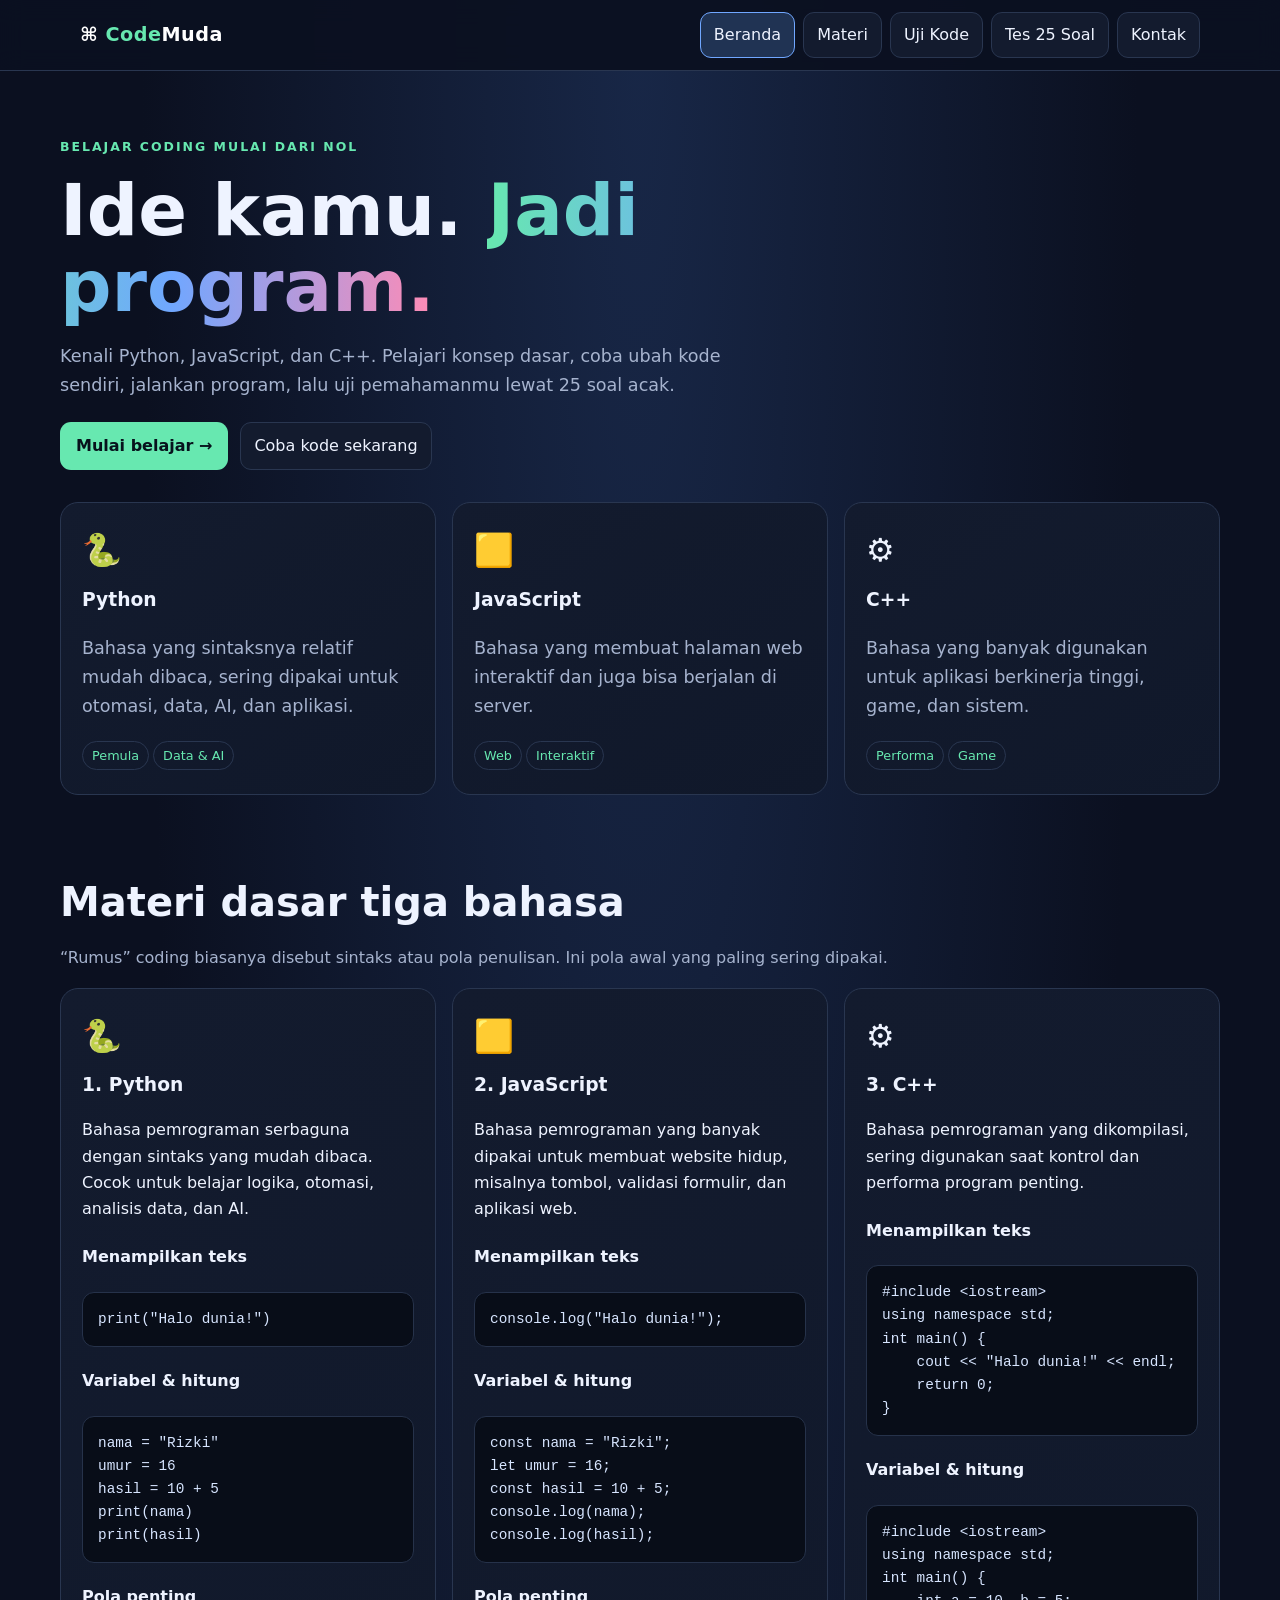
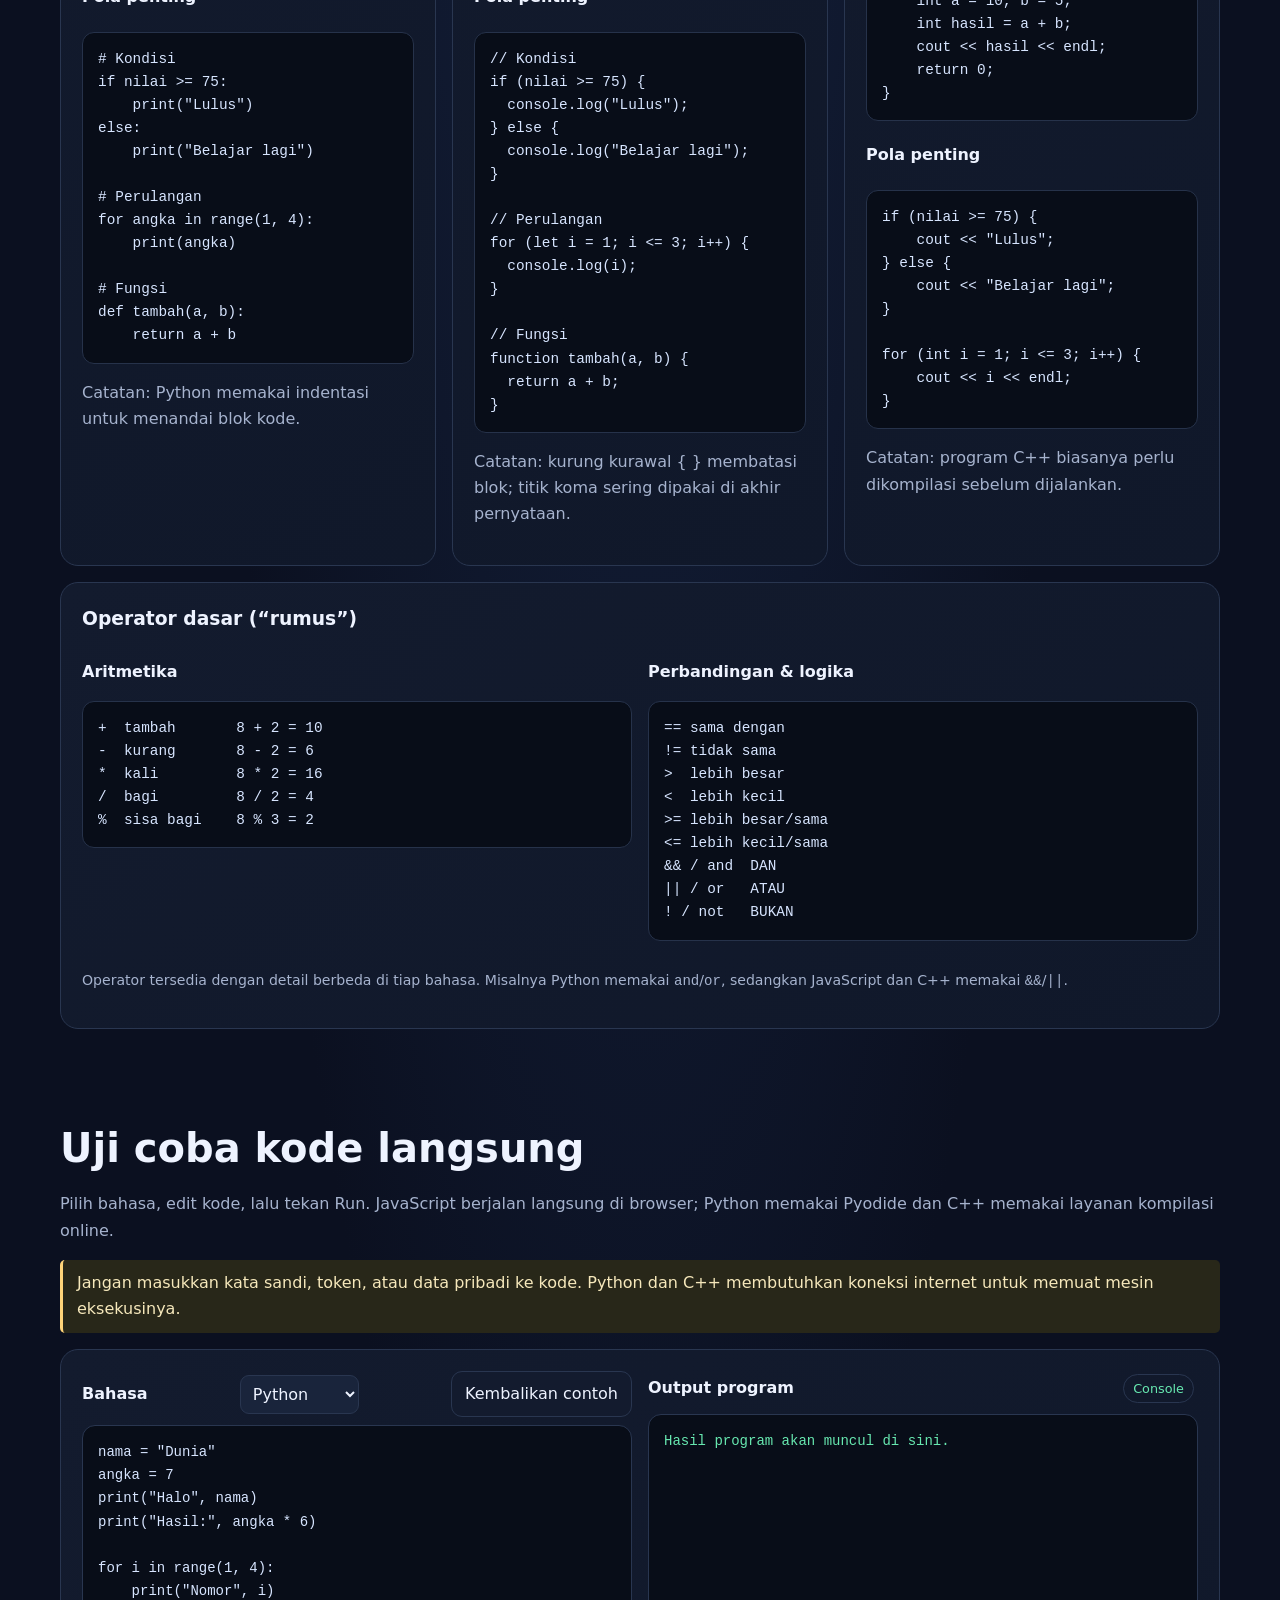
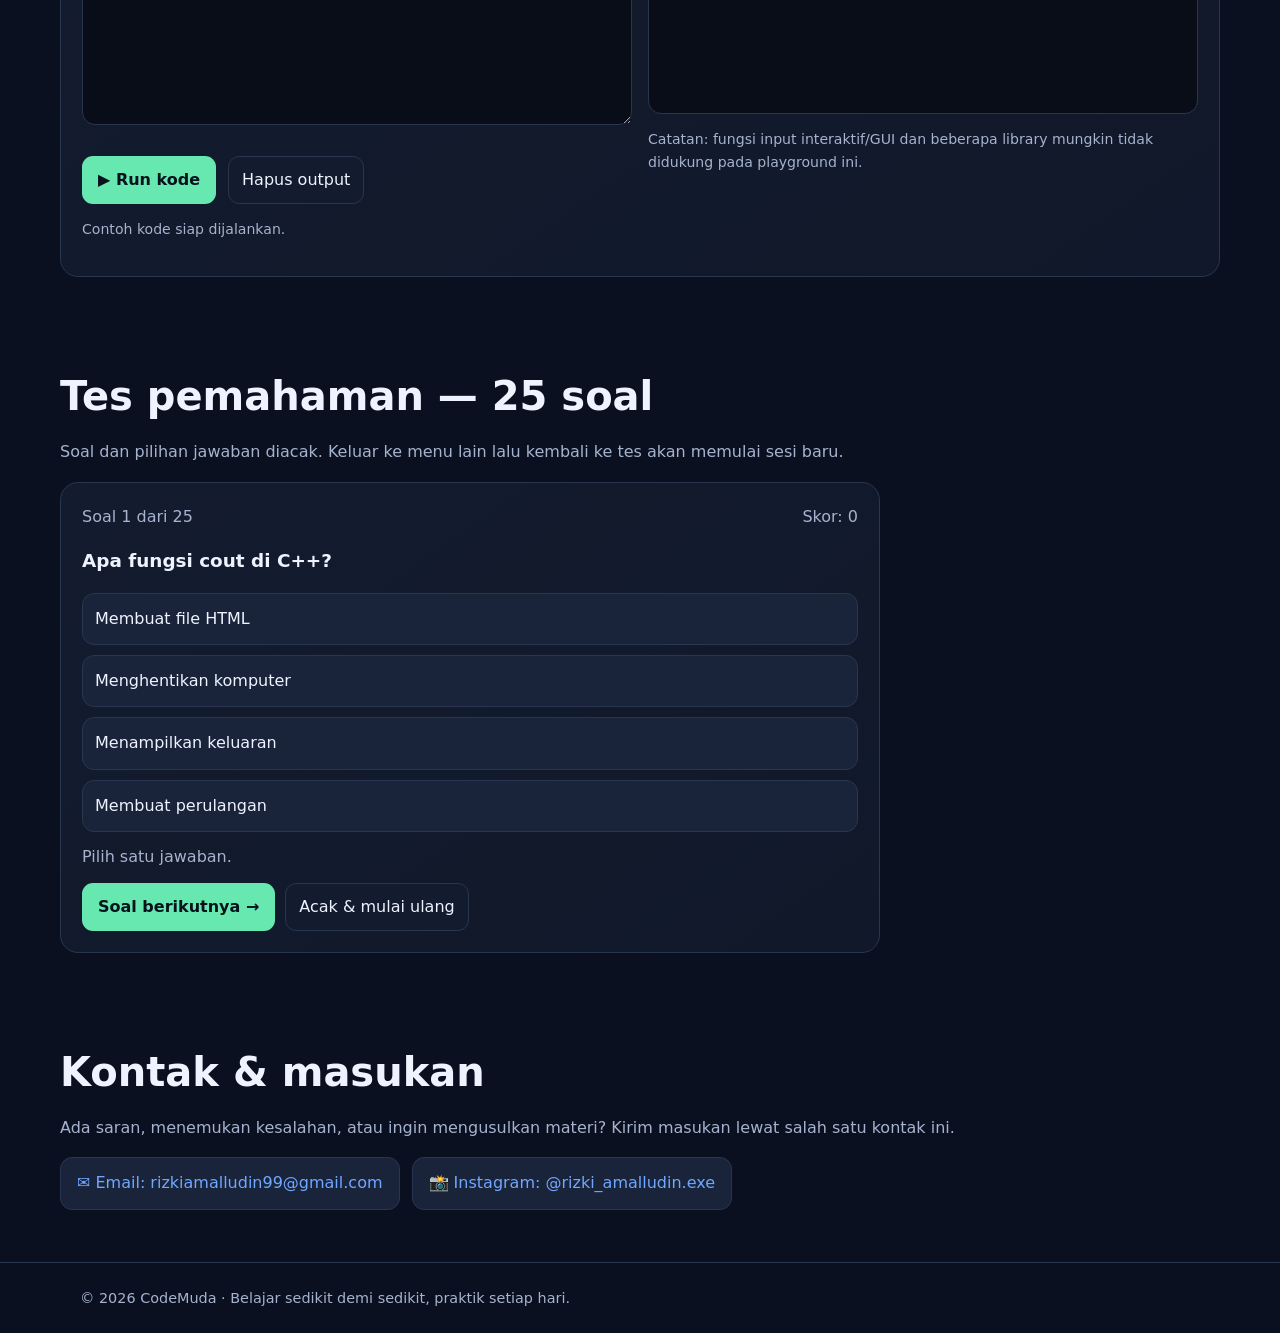
==== belajar-coding/index.html @ a07546af "Add CodeMuda coding learning website" ====
<!DOCTYPE html>
<html lang="id">
<head>
<meta charset="UTF-8"><meta name="viewport" content="width=device-width,initial-scale=1">
<meta name="theme-color" content="#101827">
<title>CodeMuda — Belajar Python, JavaScript & C++</title>
<link rel="icon" type="image/svg+xml" href="favicon.svg">
<style>
:root{--bg:#0b1020;--panel:#131b2e;--panel2:#19243b;--text:#eef3ff;--muted:#a6b3ce;--line:#293650;--blue:#70a7ff;--green:#67e8b0;--pink:#ff8bb5;--yellow:#ffd479}
*{box-sizing:border-box}html{scroll-behavior:smooth}body{margin:0;background:radial-gradient(ellipse at top,#182747 0,#0b1020 55%);color:var(--text);font:16px/1.65 system-ui,-apple-system,Segoe UI,sans-serif}a{color:var(--blue)}button,select,textarea{font:inherit}button{cursor:pointer}.wrap{max-width:1160px;margin:auto;padding:0 20px}.top{position:sticky;top:0;z-index:5;background:#0b1020eF;border-bottom:1px solid var(--line);backdrop-filter:blur(12px)}.nav{display:flex;align-items:center;justify-content:space-between;gap:16px;min-height:70px}.brand{font-weight:900;letter-spacing:.5px;font-size:1.2rem;color:white;text-decoration:none}.brand b{color:var(--green)}.navlinks{display:flex;gap:8px;flex-wrap:wrap}.navlinks button,.btn{border:1px solid var(--line);background:var(--panel);color:var(--text);padding:9px 13px;border-radius:11px}.navlinks button:hover,.navlinks button.active{border-color:var(--blue);background:#203353}.hero{padding:66px 0 40px}.eyebrow{color:var(--green);font-weight:800;letter-spacing:2px;text-transform:uppercase;font-size:.78rem}.hero h1{font-size:clamp(2.3rem,6vw,4.5rem);line-height:1.06;max-width:850px;margin:14px 0}.gradient{background:linear-gradient(90deg,var(--green),var(--blue),var(--pink));-webkit-background-clip:text;background-clip:text;color:transparent}.hero p{max-width:730px;color:var(--muted);font-size:1.1rem}.hero-actions{display:flex;gap:12px;flex-wrap:wrap;margin-top:22px}.primary{background:var(--green);color:#07121c;border:0;font-weight:800;padding:11px 16px;border-radius:11px}.section{padding:34px 0 52px;scroll-margin-top:90px}.section h2{font-size:clamp(1.7rem,4vw,2.5rem);margin:0 0 10px}.sub{color:var(--muted);margin-top:0}.cards{display:grid;grid-template-columns:repeat(3,minmax(0,1fr));gap:16px}.card{background:linear-gradient(145deg,var(--panel),#10182a);border:1px solid var(--line);border-radius:18px;padding:21px;min-width:0}.card h3{margin:0 0 8px}.symbol{font-size:2rem;margin-bottom:8px}.tag{display:inline-block;border:1px solid var(--line);border-radius:99px;padding:3px 9px;color:var(--green);font-size:.8rem;margin:3px 4px 3px 0}pre{background:#080d18;border:1px solid #26324a;border-radius:12px;padding:15px;overflow:auto;color:#d7e5ff;font: .9rem/1.6 ui-monospace,SFMono-Regular,Consolas,monospace;white-space:pre}.concept{color:var(--muted)}.split{display:grid;grid-template-columns:1fr 1fr;gap:16px}.playground{display:grid;grid-template-columns:1fr 1fr;gap:16px}.editorbox{min-width:0}.editorhead{display:flex;align-items:center;justify-content:space-between;gap:8px;flex-wrap:wrap;margin-bottom:8px}.editorhead select{background:var(--panel2);color:var(--text);border:1px solid var(--line);border-radius:9px;padding:8px}.editor{width:100%;min-height:300px;resize:vertical;background:#080d18;color:#d7e5ff;border:1px solid #293650;border-radius:13px;padding:15px;font:14px/1.65 ui-monospace,SFMono-Regular,Consolas,monospace;tab-size:4}.output{min-height:300px;white-space:pre-wrap;overflow-wrap:anywhere;background:#080d18;border:1px solid #293650;border-radius:13px;padding:15px;font:14px/1.65 ui-monospace,monospace;color:var(--green)}.small{font-size:.88rem;color:var(--muted)}.quizbox{max-width:820px}.quiztop{display:flex;justify-content:space-between;gap:12px;flex-wrap:wrap;color:var(--muted)}.question{font-size:1.15rem;font-weight:750;margin:16px 0}.answers{display:grid;gap:10px}.answer{background:var(--panel2);border:1px solid var(--line);color:var(--text);border-radius:12px;padding:12px;text-align:left}.answer:hover{border-color:var(--blue)}.answer.correct{border-color:var(--green);background:#15352e}.answer.wrong{border-color:var(--pink);background:#3a1d31}.feedback{min-height:45px;color:var(--muted);padding:12px 0}.quizactions{display:flex;gap:10px;flex-wrap:wrap}.contact{display:flex;gap:12px;flex-wrap:wrap}.contact a{display:inline-block;text-decoration:none;border:1px solid var(--line);background:var(--panel2);border-radius:12px;padding:12px 16px}.notice{border-left:3px solid var(--yellow);padding:10px 14px;background:#282719;color:#f6e8bb;border-radius:5px}.footer{border-top:1px solid var(--line);padding:24px 0;color:var(--muted);font-size:.9rem}.hidden{display:none!important}
@media(max-width:780px){.cards{grid-template-columns:1fr}.split,.playground{grid-template-columns:1fr}.nav{align-items:flex-start;padding:12px 0;flex-direction:column}.hero{padding-top:40px}.editor,.output{min-height:240px}}
</style></head>
<body>
<header class="top"><div class="wrap nav"><a class="brand" href="#home" data-nav>⌘ <b>Code</b>Muda</a><nav class="navlinks" aria-label="Menu"><button data-target="home" class="active">Beranda</button><button data-target="materi">Materi</button><button data-target="playground">Uji Kode</button><button data-target="quiz">Tes 25 Soal</button><button data-target="kontak">Kontak</button></nav></div></header>
<main>
<section id="home" class="hero wrap"><div class="eyebrow">Belajar coding mulai dari nol</div><h1>Ide kamu. <span class="gradient">Jadi program.</span></h1><p>Kenali Python, JavaScript, dan C++. Pelajari konsep dasar, coba ubah kode sendiri, jalankan program, lalu uji pemahamanmu lewat 25 soal acak.</p><div class="hero-actions"><button class="primary" data-target="materi">Mulai belajar →</button><button class="btn" data-target="playground">Coba kode sekarang</button></div><div class="cards" style="margin-top:32px"><article class="card"><div class="symbol">🐍</div><h3>Python</h3><p class="concept">Bahasa yang sintaksnya relatif mudah dibaca, sering dipakai untuk otomasi, data, AI, dan aplikasi.</p><span class="tag">Pemula</span><span class="tag">Data & AI</span></article><article class="card"><div class="symbol">🟨</div><h3>JavaScript</h3><p class="concept">Bahasa yang membuat halaman web interaktif dan juga bisa berjalan di server.</p><span class="tag">Web</span><span class="tag">Interaktif</span></article><article class="card"><div class="symbol">⚙️</div><h3>C++</h3><p class="concept">Bahasa yang banyak digunakan untuk aplikasi berkinerja tinggi, game, dan sistem.</p><span class="tag">Performa</span><span class="tag">Game</span></article></div></section>
<section id="materi" class="section wrap"><h2>Materi dasar tiga bahasa</h2><p class="sub">“Rumus” coding biasanya disebut sintaks atau pola penulisan. Ini pola awal yang paling sering dipakai.</p>
<div class="cards">
<article class="card"><div class="symbol">🐍</div><h3>1. Python</h3><p>Bahasa pemrograman serbaguna dengan sintaks yang mudah dibaca. Cocok untuk belajar logika, otomasi, analisis data, dan AI.</p><h4>Menampilkan teks</h4><pre>print("Halo dunia!")</pre><h4>Variabel & hitung</h4><pre>nama = "Rizki"
umur = 16
hasil = 10 + 5
print(nama)
print(hasil)</pre><h4>Pola penting</h4><pre># Kondisi
if nilai >= 75:
    print("Lulus")
else:
    print("Belajar lagi")

# Perulangan
for angka in range(1, 4):
    print(angka)

# Fungsi
def tambah(a, b):
    return a + b</pre><p class="concept">Catatan: Python memakai indentasi untuk menandai blok kode.</p></article>
<article class="card"><div class="symbol">🟨</div><h3>2. JavaScript</h3><p>Bahasa pemrograman yang banyak dipakai untuk membuat website hidup, misalnya tombol, validasi formulir, dan aplikasi web.</p><h4>Menampilkan teks</h4><pre>console.log("Halo dunia!");</pre><h4>Variabel & hitung</h4><pre>const nama = "Rizki";
let umur = 16;
const hasil = 10 + 5;
console.log(nama);
console.log(hasil);</pre><h4>Pola penting</h4><pre>// Kondisi
if (nilai >= 75) {
  console.log("Lulus");
} else {
  console.log("Belajar lagi");
}

// Perulangan
for (let i = 1; i <= 3; i++) {
  console.log(i);
}

// Fungsi
function tambah(a, b) {
  return a + b;
}</pre><p class="concept">Catatan: kurung kurawal { } membatasi blok; titik koma sering dipakai di akhir pernyataan.</p></article>
<article class="card"><div class="symbol">⚙️</div><h3>3. C++</h3><p>Bahasa pemrograman yang dikompilasi, sering digunakan saat kontrol dan performa program penting.</p><h4>Menampilkan teks</h4><pre>#include &lt;iostream&gt;
using namespace std;
int main() {
    cout &lt;&lt; "Halo dunia!" &lt;&lt; endl;
    return 0;
}</pre><h4>Variabel & hitung</h4><pre>#include &lt;iostream&gt;
using namespace std;
int main() {
    int a = 10, b = 5;
    int hasil = a + b;
    cout &lt;&lt; hasil &lt;&lt; endl;
    return 0;
}</pre><h4>Pola penting</h4><pre>if (nilai >= 75) {
    cout &lt;&lt; "Lulus";
} else {
    cout &lt;&lt; "Belajar lagi";
}

for (int i = 1; i <= 3; i++) {
    cout &lt;&lt; i &lt;&lt; endl;
}</pre><p class="concept">Catatan: program C++ biasanya perlu dikompilasi sebelum dijalankan.</p></article>
</div>
<div class="card" style="margin-top:16px"><h3>Operator dasar (“rumus”)</h3><div class="split"><div><p><b>Aritmetika</b></p><pre>+  tambah       8 + 2 = 10
-  kurang       8 - 2 = 6
*  kali         8 * 2 = 16
/  bagi         8 / 2 = 4
%  sisa bagi    8 % 3 = 2</pre></div><div><p><b>Perbandingan & logika</b></p><pre>== sama dengan
!= tidak sama
>  lebih besar
<  lebih kecil
>= lebih besar/sama
<= lebih kecil/sama
&& / and  DAN
|| / or   ATAU
! / not   BUKAN</pre></div></div><p class="small">Operator tersedia dengan detail berbeda di tiap bahasa. Misalnya Python memakai <code>and</code>/<code>or</code>, sedangkan JavaScript dan C++ memakai <code>&amp;&amp;</code>/<code>||</code>.</p></div>
</section>
<section id="playground" class="section wrap"><h2>Uji coba kode langsung</h2><p class="sub">Pilih bahasa, edit kode, lalu tekan Run. JavaScript berjalan langsung di browser; Python memakai Pyodide dan C++ memakai layanan kompilasi online.</p><div class="notice">Jangan masukkan kata sandi, token, atau data pribadi ke kode. Python dan C++ membutuhkan koneksi internet untuk memuat mesin eksekusinya.</div>
<div class="card" style="margin-top:16px"><div class="playground"><div class="editorbox"><div class="editorhead"><label for="language"><b>Bahasa</b></label><select id="language"><option value="python">Python</option><option value="javascript">JavaScript</option><option value="cpp">C++</option></select><button id="resetCode" class="btn">Kembalikan contoh</button></div><textarea id="code" class="editor" spellcheck="false" aria-label="Editor kode"></textarea><div class="hero-actions"><button id="runCode" class="primary">▶ Run kode</button><button id="clearOutput" class="btn">Hapus output</button></div><p id="runStatus" class="small">Siap menjalankan kode.</p></div><div class="editorbox"><div class="editorhead"><b>Output program</b><span class="tag">Console</span></div><div id="output" class="output" role="status" aria-live="polite">Hasil program akan muncul di sini.</div><p class="small">Catatan: fungsi input interaktif/GUI dan beberapa library mungkin tidak didukung pada playground ini.</p></div></div></div></section>
<section id="quiz" class="section wrap"><h2>Tes pemahaman — 25 soal</h2><p class="sub">Soal dan pilihan jawaban diacak. Keluar ke menu lain lalu kembali ke tes akan memulai sesi baru.</p><div class="card quizbox"><div class="quiztop"><span id="quizProgress">Soal 1 dari 25</span><span id="quizScore">Skor: 0</span></div><div id="question" class="question"></div><div id="answers" class="answers"></div><div id="feedback" class="feedback" aria-live="polite"></div><div class="quizactions"><button id="nextQuestion" class="primary" disabled>Soal berikutnya →</button><button id="restartQuiz" class="btn">Acak & mulai ulang</button></div></div></section>
<section id="kontak" class="section wrap"><h2>Kontak & masukan</h2><p class="sub">Ada saran, menemukan kesalahan, atau ingin mengusulkan materi? Kirim masukan lewat salah satu kontak ini.</p><div class="contact"><a href="mailto:rizkiamalludin99@gmail.com?subject=Masukan%20CodeMuda">✉️ Email: rizkiamalludin99@gmail.com</a><a href="https://www.instagram.com/rizki_amalludin.exe/" target="_blank" rel="noopener noreferrer">📸 Instagram: @rizki_amalludin.exe</a></div></section>
</main><footer class="footer"><div class="wrap">© <span id="year"></span> CodeMuda · Belajar sedikit demi sedikit, praktik setiap hari.</div></footer>
<script>
const $=id=>document.getElementById(id);
const examples={
python:'nama = "Dunia"\nangka = 7\nprint("Halo", nama)\nprint("Hasil:", angka * 6)\n\nfor i in range(1, 4):\n    print("Nomor", i)',
javascript:'const nama = "Dunia";\nconst angka = 7;\nconsole.log("Halo", nama);\nconsole.log("Hasil:", angka * 6);\n\nfor (let i = 1; i <= 3; i++) {\n  console.log("Nomor", i);\n}',
cpp:'#include <iostream>\nusing namespace std;\nint main() {\n    string nama = "Dunia";\n    int angka = 7;\n    cout << "Halo " << nama << endl;\n    cout << "Hasil: " << angka * 6 << endl;\n    for (int i = 1; i <= 3; i++) {\n        cout << "Nomor " << i << endl;\n    }\n    return 0;\n}'
};
function setExample(){ $('code').value=examples[$('language').value]; $('output').textContent='Hasil program akan muncul di sini.'; $('runStatus').textContent='Contoh kode siap dijalankan.';}
$('language').addEventListener('change',setExample);$('resetCode').addEventListener('click',setExample);$('clearOutput').addEventListener('click',()=>{$('output').textContent='';$('runStatus').textContent='Output dibersihkan.'});
$('runCode').addEventListener('click',async()=>{
 const lang=$('language').value, code=$('code').value, btn=$('runCode');
 $('output').textContent='Menjalankan kode...';$('runStatus').textContent='Sedang berjalan…';btn.disabled=true;
 try{
  if(lang==='javascript'){
   const logs=[];const format=v=>typeof v==='string'?v:JSON.stringify(v);
   const fakeConsole={log:(...a)=>logs.push(a.map(format).join(' ')),warn:(...a)=>logs.push('⚠ '+a.map(format).join(' ')),error:(...a)=>logs.push('Error: '+a.map(format).join(' ')),clear:()=>logs.splice(0)};
   const run=new Function('console','"use strict";\n'+code+'\n//# sourceURL=codemuda-user.js');
   run(fakeConsole);$('output').textContent=logs.join('\n')||'(Program selesai tanpa output.)';$('runStatus').textContent='JavaScript selesai dijalankan.';
  }else if(lang==='python'){
   if(!window.pyodideInstance){$('runStatus').textContent='Memuat mesin Python (pertama kali bisa sedikit lama)…';const s=document.createElement('script');s.src='https://cdn.jsdelivr.net/pyodide/v0.27.7/full/pyodide.js';document.head.appendChild(s);await new Promise((res,rej)=>{s.onload=res;s.onerror=()=>rej(Error('Mesin Python gagal dimuat. Periksa koneksi internet.'));});window.pyodideInstance=await loadPyodide();}
   const py=window.pyodideInstance;let logs=[];py.setStdout({batched:(x)=>logs.push(x)});py.setStderr({batched:(x)=>logs.push('Error: '+x)});
   try{await py.runPythonAsync(code);$('output').textContent=logs.join('\n')||'(Program selesai tanpa output.)';$('runStatus').textContent='Python selesai dijalankan.';}finally{py.setStdout({batched:()=>{}});py.setStderr({batched:()=>{}});}
  }else{
   $('runStatus').textContent='Mengirim kode C++ ke layanan kompilasi…';
   const response=await fetch('https://emkc.org/api/v2/piston/execute',{method:'POST',headers:{'Content-Type':'application/json'},body:JSON.stringify({language:'c++',version:'*',files:[{name:'main.cpp',content:code}]})});
   if(!response.ok)throw Error('Layanan C++ tidak merespons (HTTP '+response.status+').');const data=await response.json();const r=data.run||{};let out=(r.stdout||'')+(r.stderr?'\n'+r.stderr:'');if(data.compile&&data.compile.stderr)out+='\n'+data.compile.stderr;$('output').textContent=out.trim()||'(Program selesai tanpa output.)';$('runStatus').textContent=(r.code===0?'C++ selesai dijalankan.':'Program berakhir dengan kode '+r.code+'.');
  }
 }catch(e){$('output').textContent='Terjadi kesalahan:\n'+(e&&e.message?e.message:String(e));$('runStatus').textContent='Program gagal dijalankan.';}finally{btn.disabled=false;}
});
const questions=[
{q:'Apa kegunaan utama Python?',a:['Bahasa pemrograman untuk berbagai kebutuhan seperti otomasi dan data','Hanya untuk desain gambar','Untuk mengganti sistem operasi saja','Bahasa khusus membuat kabel'],c:0,e:'Python digunakan dalam banyak bidang, termasuk otomasi, web, data, dan AI.'},
{q:'Perintah Python untuk menampilkan teks adalah…',a:['echo("Halo")','print("Halo")','show "Halo"','console("Halo")'],c:1,e:'Python menggunakan print().'},{q:'Manakah komentar satu baris di Python?',a:['// komentar','# komentar','<!-- komentar -->','** komentar'],c:1,e:'Komentar Python satu baris diawali tanda #.'},
{q:'Apa hasil dari Python: 3 + 4 * 2?',a:['14','11','10','24'],c:1,e:'Perkalian dikerjakan lebih dahulu: 3 + 8 = 11.'},{q:'Operator untuk membandingkan sama dengan di Python adalah…',a:['=','==','===','<>'],c:1,e:'Satu = untuk memberi nilai; == untuk membandingkan.'},
{q:'Kata kunci Python untuk kondisi alternatif adalah…',a:['otherwise','elseif saja','else','then'],c:2,e:'else dipakai untuk cabang alternatif.'},{q:'Apa fungsi range(1, 4) pada perulangan Python?',a:['Menghasilkan 1, 2, 3','Menghasilkan 1, 2, 3, 4','Menghasilkan 0, 1, 2, 3, 4','Menghasilkan 4 saja'],c:0,e:'Batas akhir range tidak ikut dihitung.'},
{q:'Bagaimana mendefinisikan fungsi di Python?',a:['function sapa():','def sapa():','func sapa()','make sapa():'],c:1,e:'Fungsi Python didefinisikan dengan def.'},{q:'Mengapa indentasi penting di Python?',a:['Untuk mengubah warna teks','Untuk menandai blok kode','Agar internet aktif','Supaya variabel jadi angka'],c:1,e:'Indentasi menentukan struktur blok seperti if, loop, dan fungsi.'},
{q:'Apa kegunaan JavaScript yang umum?',a:['Membuat halaman web interaktif','Hanya menghitung di kalkulator','Hanya mengatur kabel komputer','Menggantikan HTML seluruhnya'],c:0,e:'JavaScript menambahkan perilaku dan interaktivitas pada web.'},
{q:'Perintah umum untuk menulis ke console JavaScript adalah…',a:['print("Hai")','cout << "Hai"','console.log("Hai")','echo "Hai"'],c:2,e:'console.log() menulis pesan ke console.'},{q:'Kata kunci untuk variabel JavaScript yang nilainya dapat diganti adalah…',a:['let','fixed','val','define'],c:0,e:'let digunakan untuk variabel yang dapat diberi nilai baru.'},
{q:'Apa fungsi const di JavaScript?',a:['Mendeklarasikan binding yang tidak dapat ditetapkan ulang','Mengulang kode','Mencetak ke printer','Membuat komentar'],c:0,e:'const tidak bisa di-assign ulang, meskipun isi objeknya masih mungkin diubah.'},
{q:'Operator logika AND di JavaScript adalah…',a:['and','&&','AND','&and'],c:1,e:'JavaScript menggunakan && untuk AND logika.'},{q:'Apa hasil dari JavaScript: 10 % 3?',a:['3','1','0','10'],c:1,e:'% menghasilkan sisa bagi; 10 dibagi 3 bersisa 1.'},
{q:'Simbol komentar satu baris JavaScript adalah…',a:['#','//','<!--','**'],c:1,e:'JavaScript menggunakan // untuk komentar satu baris.'},{q:'Apa kegunaan function dalam JavaScript?',a:['Mengelompokkan kode yang bisa dipanggil','Menghapus browser','Membuat kabel','Mengubah semua angka jadi teks'],c:0,e:'Fungsi membantu menggunakan ulang logika.'},
{q:'C++ umumnya dijalankan dengan cara…',a:['Dikompilasi menjadi program yang dapat dijalankan','Diterjemahkan hanya oleh HTML','Dijalankan sebagai gambar','Tidak perlu kode'],c:0,e:'C++ umumnya dikompilasi sebelum program dijalankan.'},{q:'Header C++ untuk memakai cout adalah…',a:['<math.h>','<iostream>','<picture>','<website>'],c:1,e:'iostream menyediakan stream input/output seperti cout.'},
{q:'Fungsi awal standar program C++ biasanya bernama…',a:['start()','main()','begin()','runCode()'],c:1,e:'Eksekusi program C++ dimulai dari main().'},{q:'Apa fungsi cout di C++?',a:['Menampilkan keluaran','Membuat perulangan','Membuat file HTML','Menghentikan komputer'],c:0,e:'cout mengirim teks atau nilai ke keluaran standar.'},
{q:'Apa arti int di C++?',a:['Tipe data bilangan bulat','Tipe data gambar','Perintah mencetak','Nama perulangan'],c:0,e:'int adalah tipe bilangan bulat.'},{q:'Apa kegunaan return 0; di akhir main C++ pada contoh dasar?',a:['Menandakan program selesai normal','Mengulang program selamanya','Menampilkan angka otomatis','Menghapus variabel'],c:0,e:'Nilai 0 biasanya menandakan keberhasilan.'},
{q:'Operator * dalam ketiga bahasa umumnya berarti…',a:['Perkalian','Pembagian','Perbandingan','Komentar'],c:0,e:'Operator * melakukan perkalian pada ekspresi numerik.'},{q:'Apa arti variabel dalam pemrograman?',a:['Nama untuk menyimpan atau merujuk nilai','Tombol keyboard khusus','Selalu sebuah gambar','Kesalahan sintaks'],c:0,e:'Variabel adalah nama yang mengacu pada nilai/data.'}
];
let quiz=[],qi=0,score=0,answered=false;
function shuffle(arr){const a=[...arr];for(let i=a.length-1;i>0;i--){const j=Math.floor(Math.random()*(i+1));[a[i],a[j]]=[a[j],a[i]];}return a;}
function renderQuiz(){quiz=shuffle(questions).map(item=>{const opts=shuffle(item.a.map((t,i)=>({t,correct:i===item.c})));return {...item,opts};});qi=0;score=0;answered=false;showQuestion();}
function showQuestion(){
 const item=quiz[qi];$('quizProgress').textContent='Soal '+(qi+1)+' dari '+quiz.length;$('quizScore').textContent='Skor: '+score;$('question').textContent=item.q;$('answers').replaceChildren();$('feedback').textContent='Pilih satu jawaban.';$('nextQuestion').disabled=true;$('nextQuestion').textContent=qi===quiz.length-1?'Lihat hasil':'Soal berikutnya →';answered=false;
 item.opts.forEach(opt=>{const b=document.createElement('button');b.className='answer';b.textContent=opt.t;b.addEventListener('click',()=>{if(answered)return;answered=true;if(opt.correct){score++;$('feedback').textContent='Benar! '+item.e;b.classList.add('correct');}else{$('feedback').textContent='Belum tepat. '+item.e;b.classList.add('wrong');[...$('answers').children].forEach((el,i)=>{if(item.opts[i].correct)el.classList.add('correct');});}$('quizScore').textContent='Skor: '+score+'/'+(qi+1);$('nextQuestion').disabled=false;});$('answers').appendChild(b);});
}
$('nextQuestion').addEventListener('click',()=>{if(!answered)return;if(qi<quiz.length-1){qi++;showQuestion();}else{$('quizProgress').textContent='Tes selesai';$('question').textContent='Nilai kamu: '+score+' dari '+quiz.length+' ('+Math.round(score/quiz.length*100)+'%).';$('answers').replaceChildren();$('feedback').textContent=score>=20?'Keren! Pemahaman dasarmu kuat.':score>=13?'Bagus, terus latihan dan baca lagi materi yang belum dikuasai.':'Tidak apa-apa, baca materi lalu coba lagi.';$('nextQuestion').disabled=true;$('nextQuestion').classList.add('hidden');}});
$('restartQuiz').addEventListener('click',()=>{$('nextQuestion').classList.remove('hidden');renderQuiz();});
function goTo(id){const target=$(id);if(!target)return;document.querySelectorAll('[data-target]').forEach(b=>b.classList.toggle('active',b.dataset.target===id));if(id!=='quiz'){}else renderQuiz();target.scrollIntoView({behavior:'smooth',block:'start'});}
document.querySelectorAll('[data-target]').forEach(b=>b.addEventListener('click',()=>goTo(b.dataset.target)));
document.querySelectorAll('[data-nav]').forEach(a=>a.addEventListener('click',e=>{e.preventDefault();goTo('home');}));
$('year').textContent=new Date().getFullYear();setExample();renderQuiz();
</script></body></html>
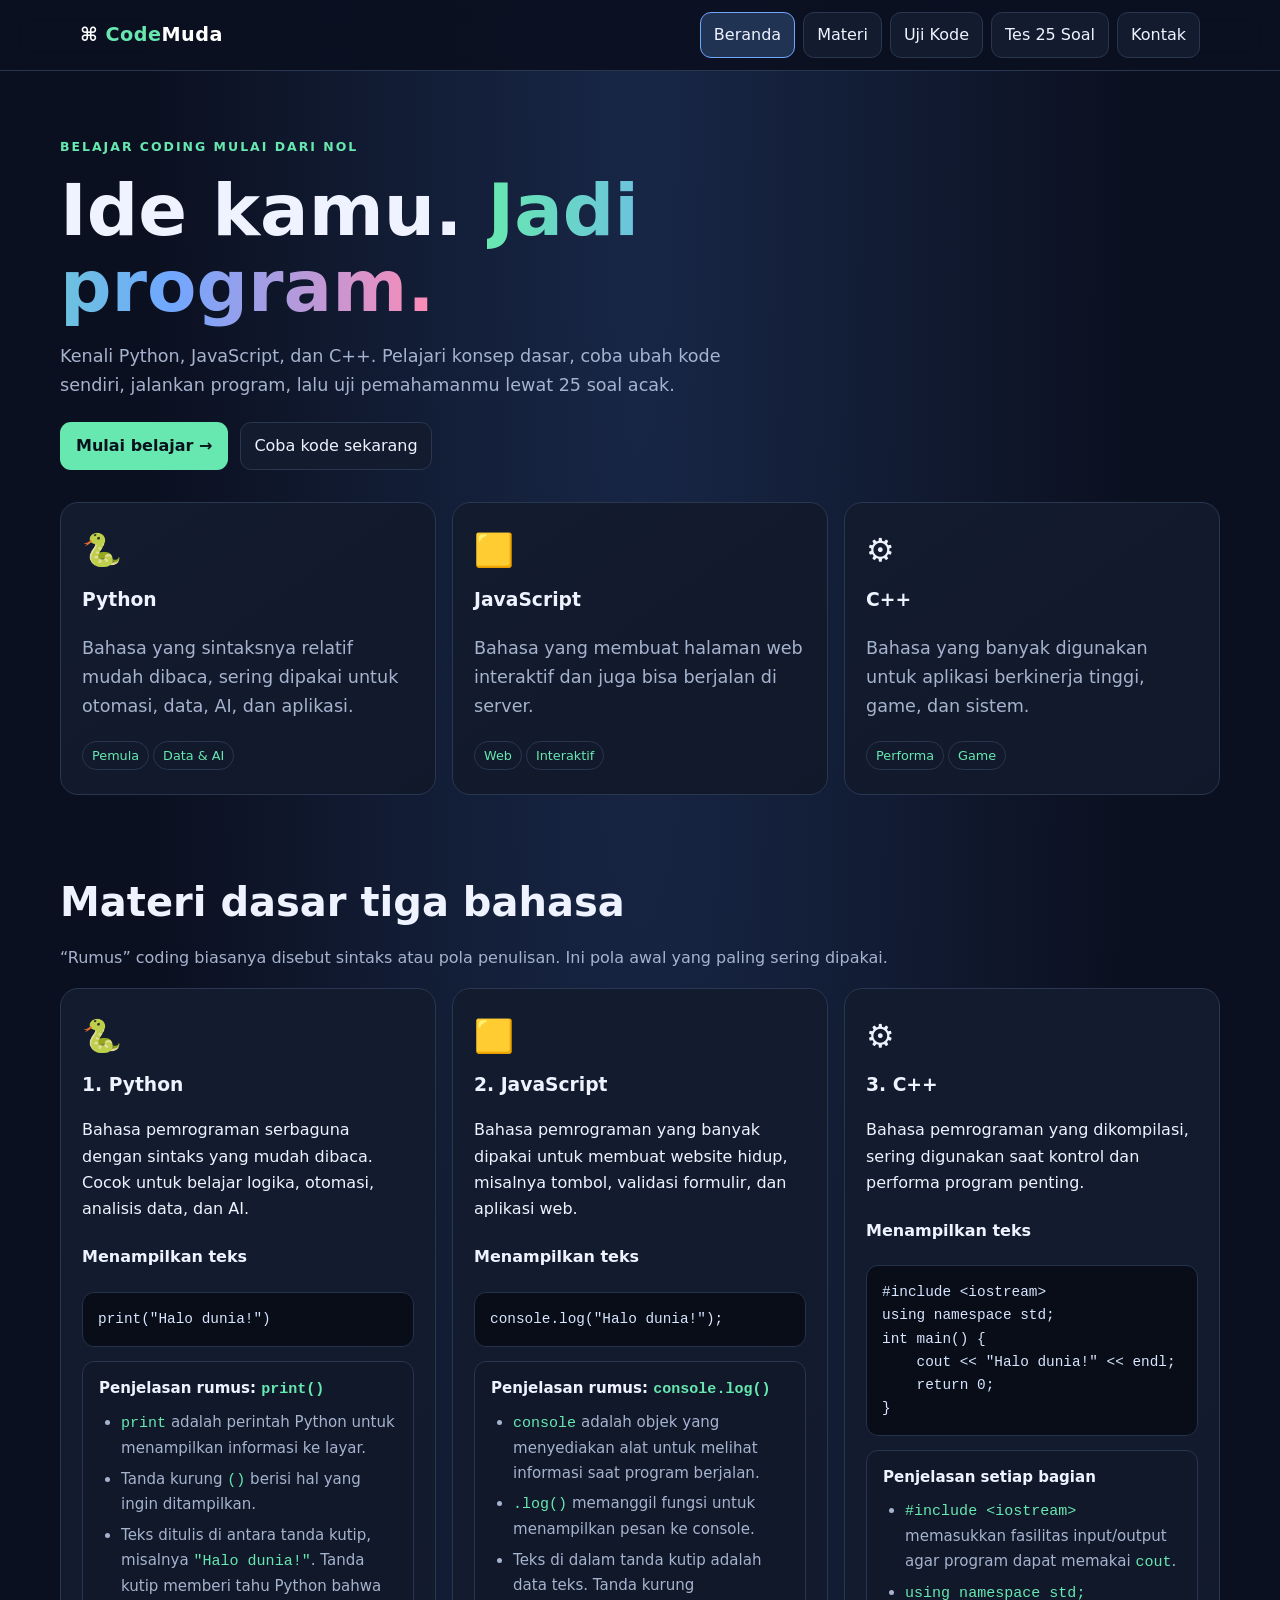
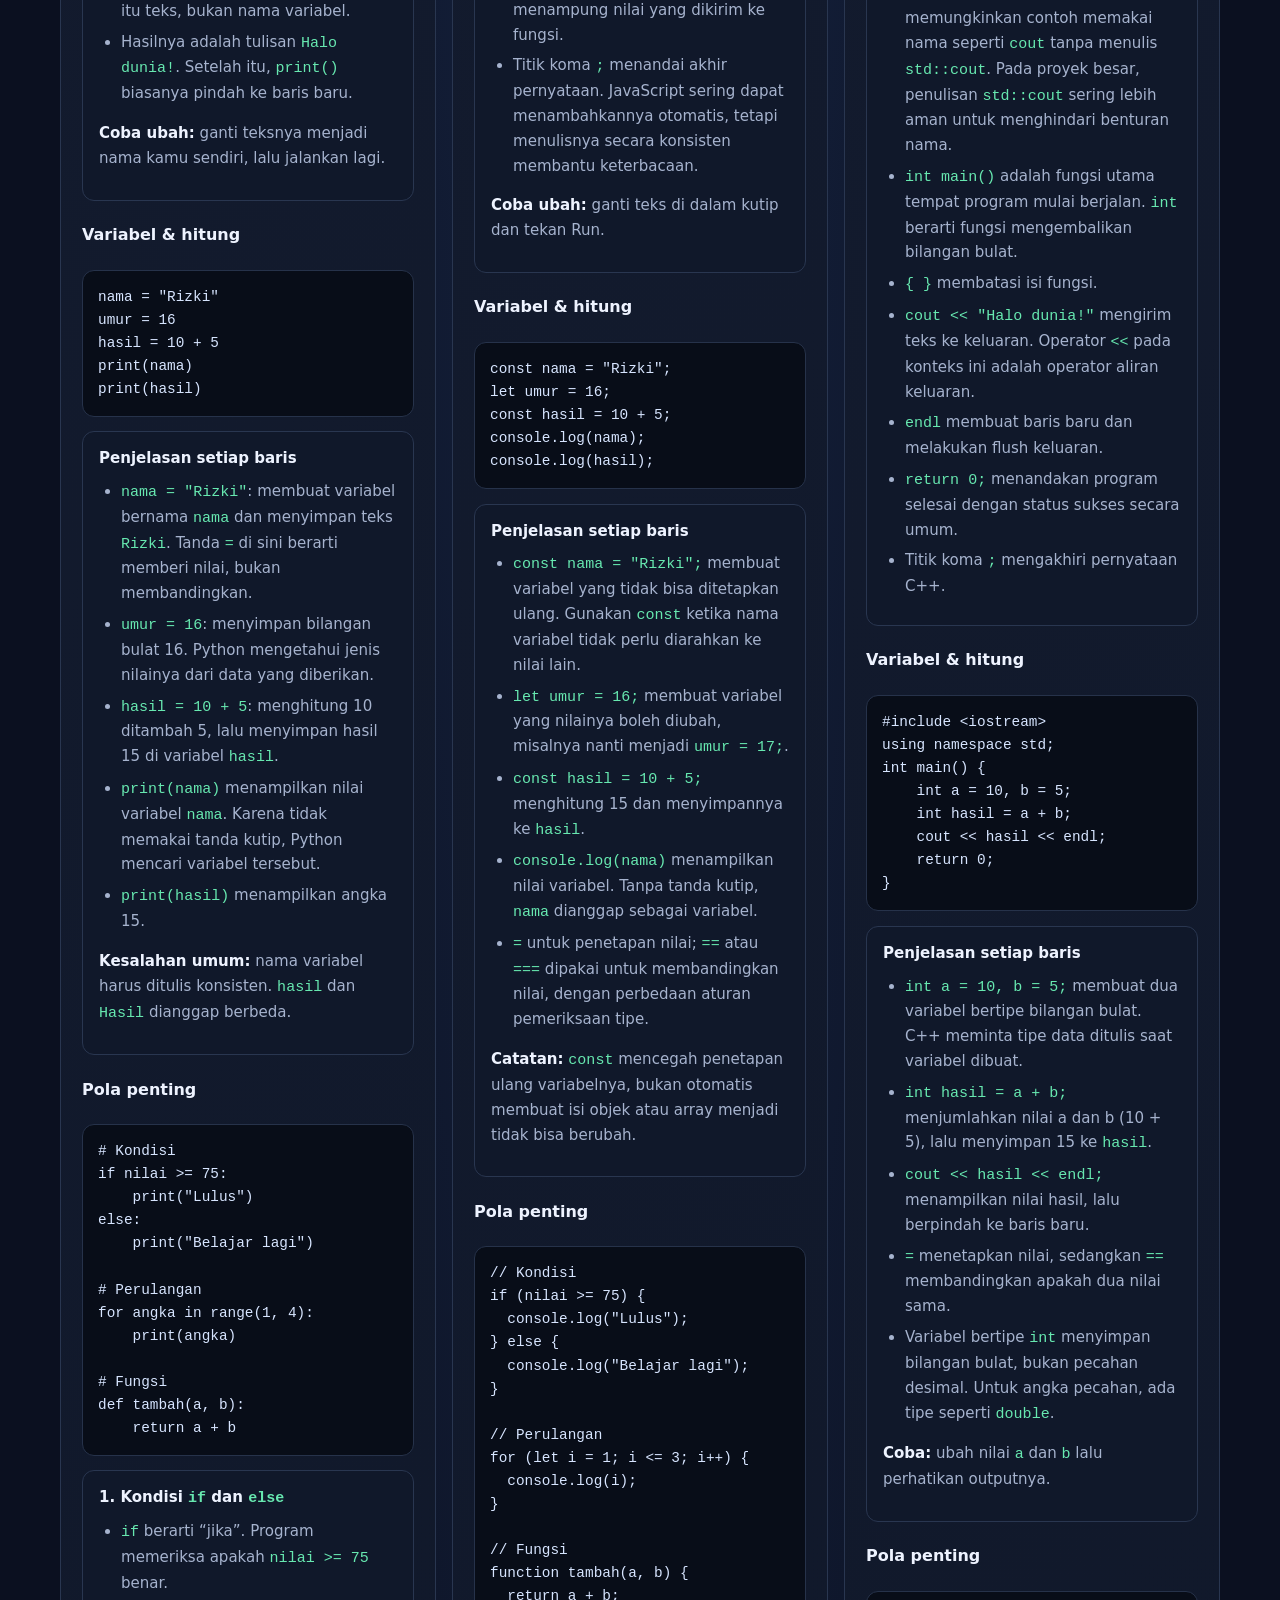
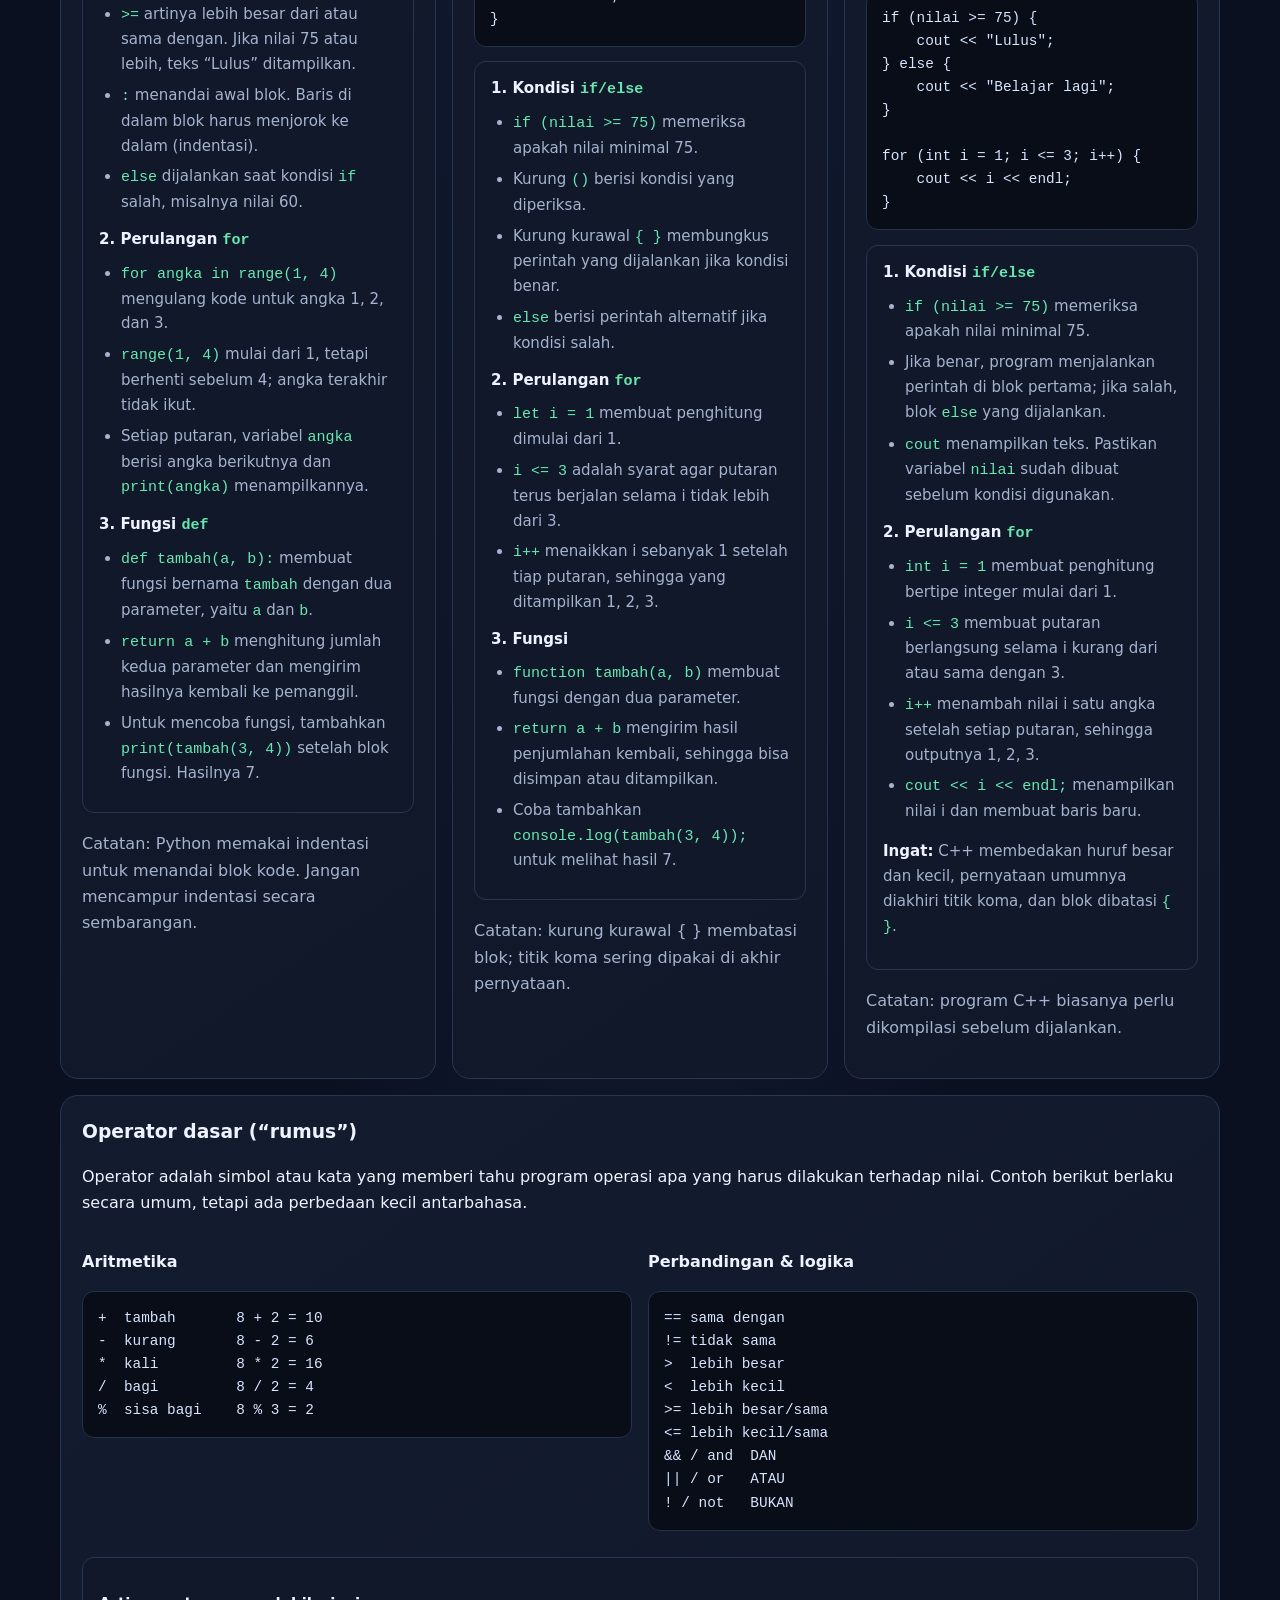
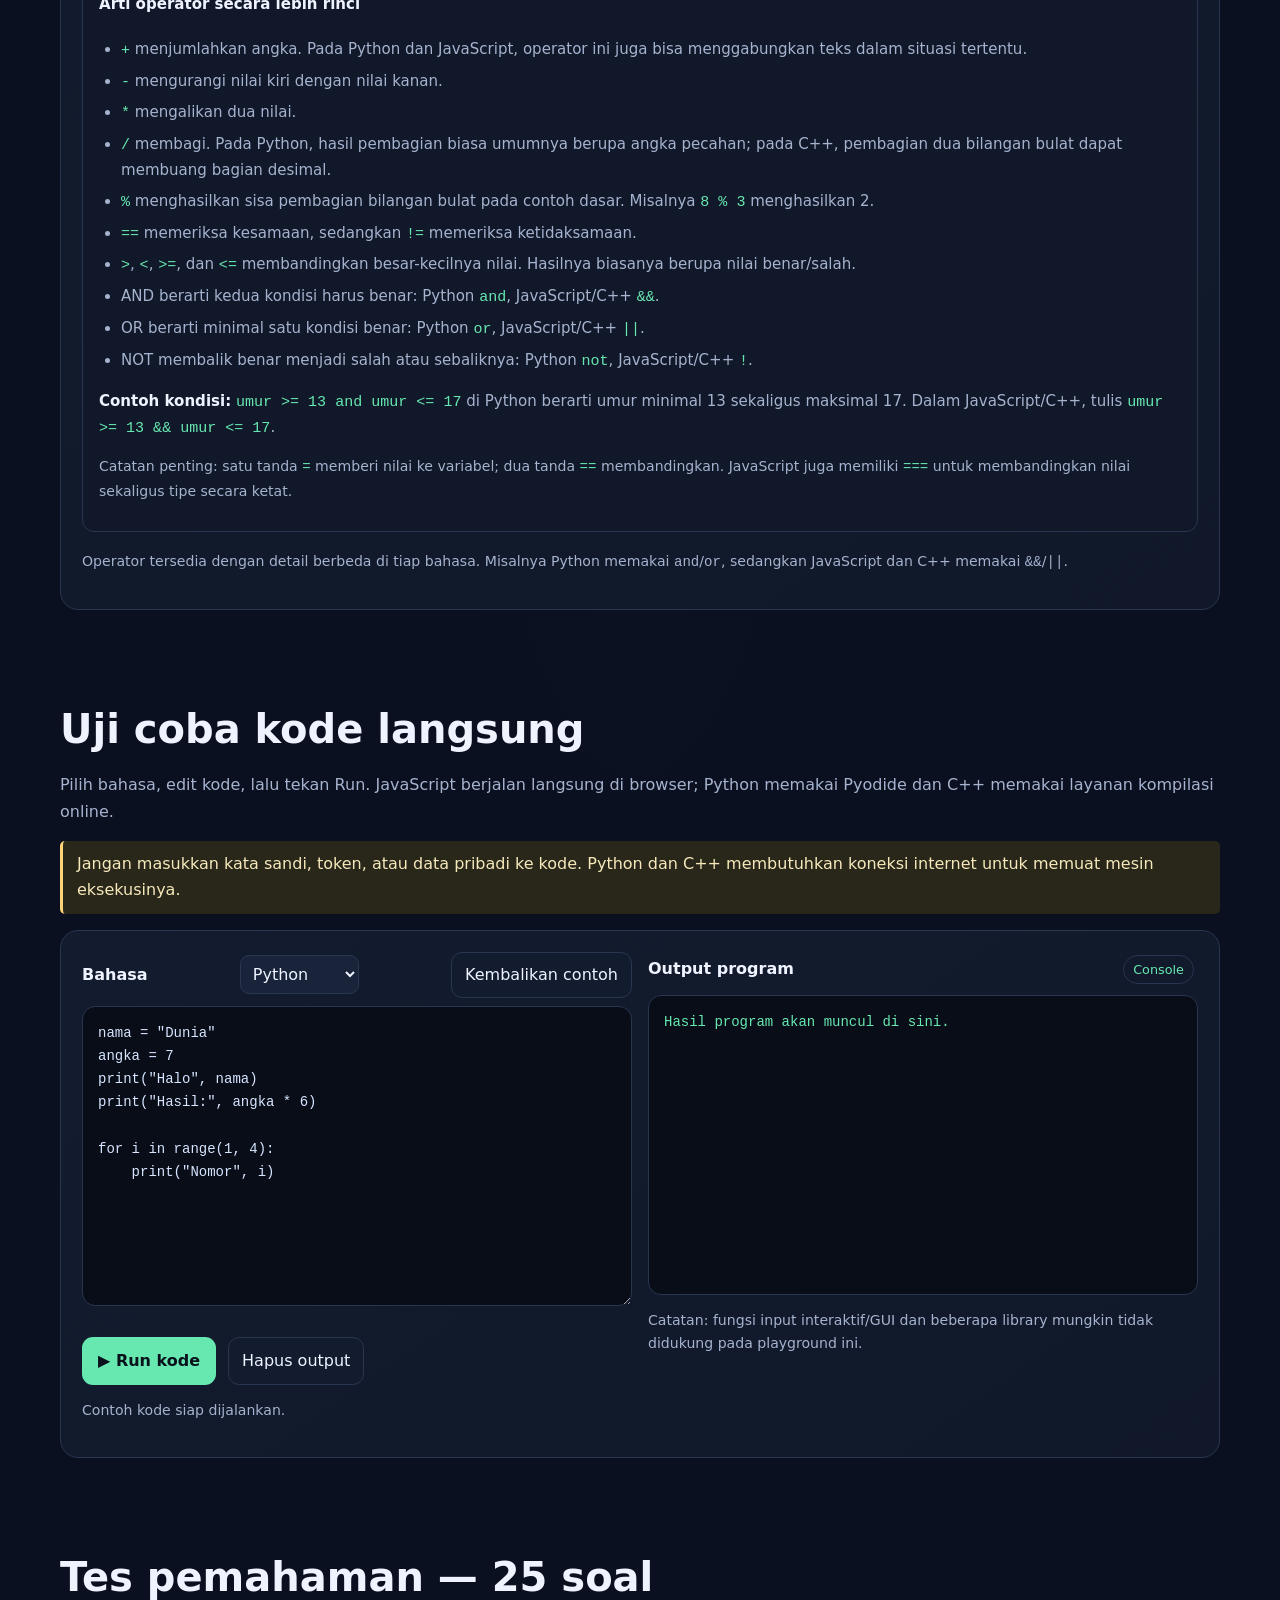
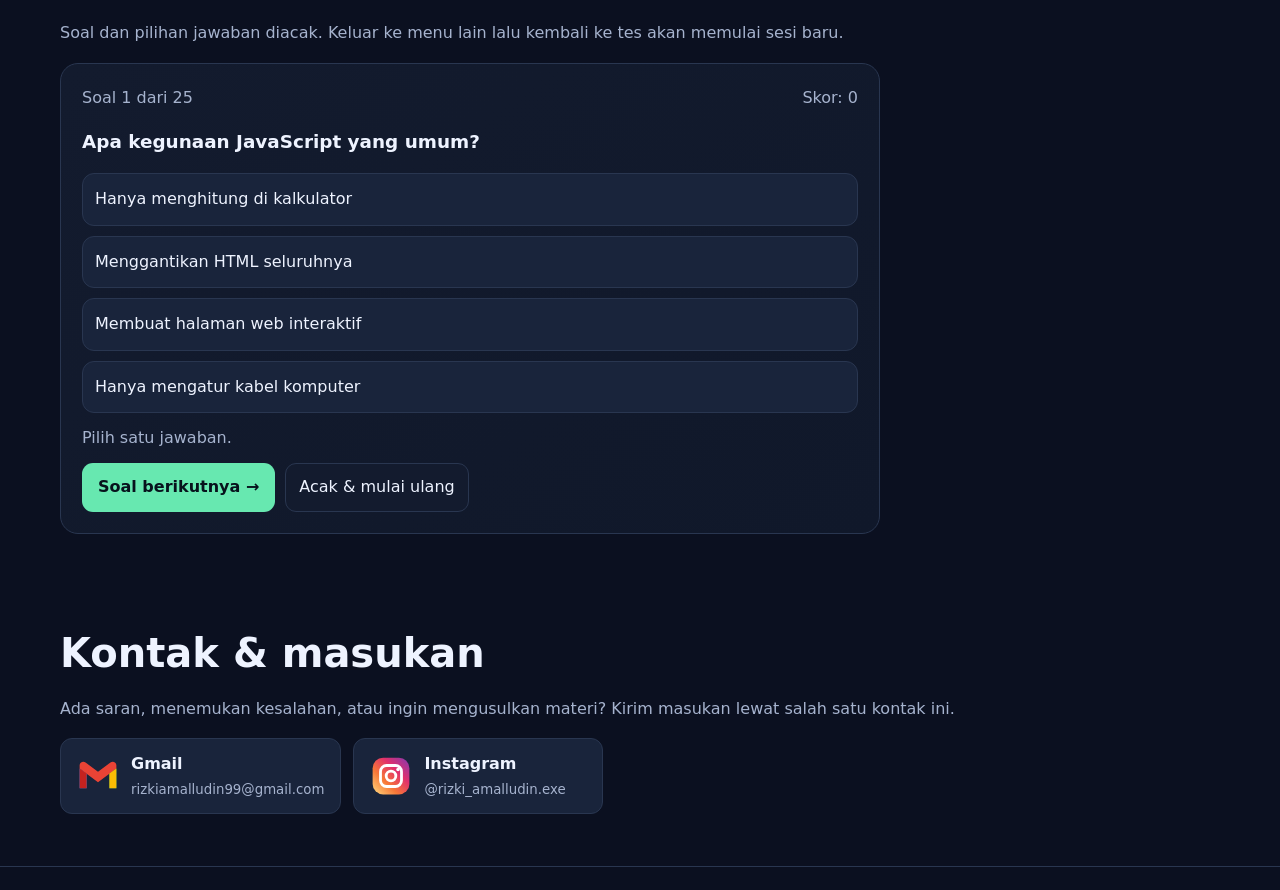
==== commit 2f4b965c: "Perjelas penjelasan sintaks coding dan perbarui logo kontak" ====
--- a/belajar-coding/index.html
+++ b/belajar-coding/index.html
@@ -9,18 +9,18 @@
 :root{--bg:#0b1020;--panel:#131b2e;--panel2:#19243b;--text:#eef3ff;--muted:#a6b3ce;--line:#293650;--blue:#70a7ff;--green:#67e8b0;--pink:#ff8bb5;--yellow:#ffd479}
 *{box-sizing:border-box}html{scroll-behavior:smooth}body{margin:0;background:radial-gradient(ellipse at top,#182747 0,#0b1020 55%);color:var(--text);font:16px/1.65 system-ui,-apple-system,Segoe UI,sans-serif}a{color:var(--blue)}button,select,textarea{font:inherit}button{cursor:pointer}.wrap{max-width:1160px;margin:auto;padding:0 20px}.top{position:sticky;top:0;z-index:5;background:#0b1020eF;border-bottom:1px solid var(--line);backdrop-filter:blur(12px)}.nav{display:flex;align-items:center;justify-content:space-between;gap:16px;min-height:70px}.brand{font-weight:900;letter-spacing:.5px;font-size:1.2rem;color:white;text-decoration:none}.brand b{color:var(--green)}.navlinks{display:flex;gap:8px;flex-wrap:wrap}.navlinks button,.btn{border:1px solid var(--line);background:var(--panel);color:var(--text);padding:9px 13px;border-radius:11px}.navlinks button:hover,.navlinks button.active{border-color:var(--blue);background:#203353}.hero{padding:66px 0 40px}.eyebrow{color:var(--green);font-weight:800;letter-spacing:2px;text-transform:uppercase;font-size:.78rem}.hero h1{font-size:clamp(2.3rem,6vw,4.5rem);line-height:1.06;max-width:850px;margin:14px 0}.gradient{background:linear-gradient(90deg,var(--green),var(--blue),var(--pink));-webkit-background-clip:text;background-clip:text;color:transparent}.hero p{max-width:730px;color:var(--muted);font-size:1.1rem}.hero-actions{display:flex;gap:12px;flex-wrap:wrap;margin-top:22px}.primary{background:var(--green);color:#07121c;border:0;font-weight:800;padding:11px 16px;border-radius:11px}.section{padding:34px 0 52px;scroll-margin-top:90px}.section h2{font-size:clamp(1.7rem,4vw,2.5rem);margin:0 0 10px}.sub{color:var(--muted);margin-top:0}.cards{display:grid;grid-template-columns:repeat(3,minmax(0,1fr));gap:16px}.card{background:linear-gradient(145deg,var(--panel),#10182a);border:1px solid var(--line);border-radius:18px;padding:21px;min-width:0}.card h3{margin:0 0 8px}.symbol{font-size:2rem;margin-bottom:8px}.tag{display:inline-block;border:1px solid var(--line);border-radius:99px;padding:3px 9px;color:var(--green);font-size:.8rem;margin:3px 4px 3px 0}pre{background:#080d18;border:1px solid #26324a;border-radius:12px;padding:15px;overflow:auto;color:#d7e5ff;font: .9rem/1.6 ui-monospace,SFMono-Regular,Consolas,monospace;white-space:pre}.concept{color:var(--muted)}.split{display:grid;grid-template-columns:1fr 1fr;gap:16px}.playground{display:grid;grid-template-columns:1fr 1fr;gap:16px}.editorbox{min-width:0}.editorhead{display:flex;align-items:center;justify-content:space-between;gap:8px;flex-wrap:wrap;margin-bottom:8px}.editorhead select{background:var(--panel2);color:var(--text);border:1px solid var(--line);border-radius:9px;padding:8px}.editor{width:100%;min-height:300px;resize:vertical;background:#080d18;color:#d7e5ff;border:1px solid #293650;border-radius:13px;padding:15px;font:14px/1.65 ui-monospace,SFMono-Regular,Consolas,monospace;tab-size:4}.output{min-height:300px;white-space:pre-wrap;overflow-wrap:anywhere;background:#080d18;border:1px solid #293650;border-radius:13px;padding:15px;font:14px/1.65 ui-monospace,monospace;color:var(--green)}.small{font-size:.88rem;color:var(--muted)}.quizbox{max-width:820px}.quiztop{display:flex;justify-content:space-between;gap:12px;flex-wrap:wrap;color:var(--muted)}.question{font-size:1.15rem;font-weight:750;margin:16px 0}.answers{display:grid;gap:10px}.answer{background:var(--panel2);border:1px solid var(--line);color:var(--text);border-radius:12px;padding:12px;text-align:left}.answer:hover{border-color:var(--blue)}.answer.correct{border-color:var(--green);background:#15352e}.answer.wrong{border-color:var(--pink);background:#3a1d31}.feedback{min-height:45px;color:var(--muted);padding:12px 0}.quizactions{display:flex;gap:10px;flex-wrap:wrap}.contact{display:flex;gap:12px;flex-wrap:wrap}.contact a{display:inline-block;text-decoration:none;border:1px solid var(--line);background:var(--panel2);border-radius:12px;padding:12px 16px}.notice{border-left:3px solid var(--yellow);padding:10px 14px;background:#282719;color:#f6e8bb;border-radius:5px}.footer{border-top:1px solid var(--line);padding:24px 0;color:var(--muted);font-size:.9rem}.hidden{display:none!important}
 @media(max-width:780px){.cards{grid-template-columns:1fr}.split,.playground{grid-template-columns:1fr}.nav{align-items:flex-start;padding:12px 0;flex-direction:column}.hero{padding-top:40px}.editor,.output{min-height:240px}}
-</style></head>
+.detail{margin:12px 0 18px;padding:14px 16px;border:1px solid var(--line);border-radius:12px;background:#10182a;color:var(--muted);font-size:.94rem}.detail b,.detail h4{color:var(--text)}.detail ul{padding-left:22px;margin:8px 0 12px}.detail li{margin:6px 0}.detail code{color:var(--green);overflow-wrap:anywhere}.contact-link{display:flex!important;align-items:center;gap:12px;min-width:250px}.contact-icon{width:42px;height:42px;flex:none}.contact-link span{display:flex;flex-direction:column;gap:1px}.contact-link b{color:var(--text)}.contact-link small{color:var(--muted);overflow-wrap:anywhere}</style></head>
 <body>
 <header class="top"><div class="wrap nav"><a class="brand" href="#home" data-nav>⌘ <b>Code</b>Muda</a><nav class="navlinks" aria-label="Menu"><button data-target="home" class="active">Beranda</button><button data-target="materi">Materi</button><button data-target="playground">Uji Kode</button><button data-target="quiz">Tes 25 Soal</button><button data-target="kontak">Kontak</button></nav></div></header>
 <main>
 <section id="home" class="hero wrap"><div class="eyebrow">Belajar coding mulai dari nol</div><h1>Ide kamu. <span class="gradient">Jadi program.</span></h1><p>Kenali Python, JavaScript, dan C++. Pelajari konsep dasar, coba ubah kode sendiri, jalankan program, lalu uji pemahamanmu lewat 25 soal acak.</p><div class="hero-actions"><button class="primary" data-target="materi">Mulai belajar →</button><button class="btn" data-target="playground">Coba kode sekarang</button></div><div class="cards" style="margin-top:32px"><article class="card"><div class="symbol">🐍</div><h3>Python</h3><p class="concept">Bahasa yang sintaksnya relatif mudah dibaca, sering dipakai untuk otomasi, data, AI, dan aplikasi.</p><span class="tag">Pemula</span><span class="tag">Data & AI</span></article><article class="card"><div class="symbol">🟨</div><h3>JavaScript</h3><p class="concept">Bahasa yang membuat halaman web interaktif dan juga bisa berjalan di server.</p><span class="tag">Web</span><span class="tag">Interaktif</span></article><article class="card"><div class="symbol">⚙️</div><h3>C++</h3><p class="concept">Bahasa yang banyak digunakan untuk aplikasi berkinerja tinggi, game, dan sistem.</p><span class="tag">Performa</span><span class="tag">Game</span></article></div></section>
 <section id="materi" class="section wrap"><h2>Materi dasar tiga bahasa</h2><p class="sub">“Rumus” coding biasanya disebut sintaks atau pola penulisan. Ini pola awal yang paling sering dipakai.</p>
 <div class="cards">
-<article class="card"><div class="symbol">🐍</div><h3>1. Python</h3><p>Bahasa pemrograman serbaguna dengan sintaks yang mudah dibaca. Cocok untuk belajar logika, otomasi, analisis data, dan AI.</p><h4>Menampilkan teks</h4><pre>print("Halo dunia!")</pre><h4>Variabel & hitung</h4><pre>nama = "Rizki"
+<article class="card"><div class="symbol">🐍</div><h3>1. Python</h3><p>Bahasa pemrograman serbaguna dengan sintaks yang mudah dibaca. Cocok untuk belajar logika, otomasi, analisis data, dan AI.</p><h4>Menampilkan teks</h4><pre>print("Halo dunia!")</pre><div class="detail"><b>Penjelasan rumus: <code>print()</code></b><ul><li><code>print</code> adalah perintah Python untuk menampilkan informasi ke layar.</li><li>Tanda kurung <code>()</code> berisi hal yang ingin ditampilkan.</li><li>Teks ditulis di antara tanda kutip, misalnya <code>"Halo dunia!"</code>. Tanda kutip memberi tahu Python bahwa itu teks, bukan nama variabel.</li><li>Hasilnya adalah tulisan <code>Halo dunia!</code>. Setelah itu, <code>print()</code> biasanya pindah ke baris baru.</li></ul><p><b>Coba ubah:</b> ganti teksnya menjadi nama kamu sendiri, lalu jalankan lagi.</p></div><h4>Variabel & hitung</h4><pre>nama = "Rizki"
 umur = 16
 hasil = 10 + 5
 print(nama)
-print(hasil)</pre><h4>Pola penting</h4><pre># Kondisi
+print(hasil)</pre><div class="detail"><b>Penjelasan setiap baris</b><ul><li><code>nama = "Rizki"</code>: membuat variabel bernama <code>nama</code> dan menyimpan teks <code>Rizki</code>. Tanda <code>=</code> di sini berarti memberi nilai, bukan membandingkan.</li><li><code>umur = 16</code>: menyimpan bilangan bulat 16. Python mengetahui jenis nilainya dari data yang diberikan.</li><li><code>hasil = 10 + 5</code>: menghitung 10 ditambah 5, lalu menyimpan hasil 15 di variabel <code>hasil</code>.</li><li><code>print(nama)</code> menampilkan nilai variabel <code>nama</code>. Karena tidak memakai tanda kutip, Python mencari variabel tersebut.</li><li><code>print(hasil)</code> menampilkan angka 15.</li></ul><p><b>Kesalahan umum:</b> nama variabel harus ditulis konsisten. <code>hasil</code> dan <code>Hasil</code> dianggap berbeda.</p></div><h4>Pola penting</h4><pre># Kondisi
 if nilai >= 75:
     print("Lulus")
 else:
@@ -32,12 +32,12 @@
 
 # Fungsi
 def tambah(a, b):
-    return a + b</pre><p class="concept">Catatan: Python memakai indentasi untuk menandai blok kode.</p></article>
-<article class="card"><div class="symbol">🟨</div><h3>2. JavaScript</h3><p>Bahasa pemrograman yang banyak dipakai untuk membuat website hidup, misalnya tombol, validasi formulir, dan aplikasi web.</p><h4>Menampilkan teks</h4><pre>console.log("Halo dunia!");</pre><h4>Variabel & hitung</h4><pre>const nama = "Rizki";
+    return a + b</pre><div class="detail"><b>1. Kondisi <code>if</code> dan <code>else</code></b><ul><li><code>if</code> berarti “jika”. Program memeriksa apakah <code>nilai >= 75</code> benar.</li><li><code>&gt;=</code> artinya lebih besar dari atau sama dengan. Jika nilai 75 atau lebih, teks “Lulus” ditampilkan.</li><li><code>:</code> menandai awal blok. Baris di dalam blok harus menjorok ke dalam (indentasi).</li><li><code>else</code> dijalankan saat kondisi <code>if</code> salah, misalnya nilai 60.</li></ul><b>2. Perulangan <code>for</code></b><ul><li><code>for angka in range(1, 4)</code> mengulang kode untuk angka 1, 2, dan 3.</li><li><code>range(1, 4)</code> mulai dari 1, tetapi berhenti sebelum 4; angka terakhir tidak ikut.</li><li>Setiap putaran, variabel <code>angka</code> berisi angka berikutnya dan <code>print(angka)</code> menampilkannya.</li></ul><b>3. Fungsi <code>def</code></b><ul><li><code>def tambah(a, b):</code> membuat fungsi bernama <code>tambah</code> dengan dua parameter, yaitu <code>a</code> dan <code>b</code>.</li><li><code>return a + b</code> menghitung jumlah kedua parameter dan mengirim hasilnya kembali ke pemanggil.</li><li>Untuk mencoba fungsi, tambahkan <code>print(tambah(3, 4))</code> setelah blok fungsi. Hasilnya 7.</li></ul></div><p class="concept">Catatan: Python memakai indentasi untuk menandai blok kode. Jangan mencampur indentasi secara sembarangan.</p></article>
+<article class="card"><div class="symbol">🟨</div><h3>2. JavaScript</h3><p>Bahasa pemrograman yang banyak dipakai untuk membuat website hidup, misalnya tombol, validasi formulir, dan aplikasi web.</p><h4>Menampilkan teks</h4><pre>console.log("Halo dunia!");</pre><div class="detail"><b>Penjelasan rumus: <code>console.log()</code></b><ul><li><code>console</code> adalah objek yang menyediakan alat untuk melihat informasi saat program berjalan.</li><li><code>.log()</code> memanggil fungsi untuk menampilkan pesan ke console.</li><li>Teks di dalam tanda kutip adalah data teks. Tanda kurung menampung nilai yang dikirim ke fungsi.</li><li>Titik koma <code>;</code> menandai akhir pernyataan. JavaScript sering dapat menambahkannya otomatis, tetapi menulisnya secara konsisten membantu keterbacaan.</li></ul><p><b>Coba ubah:</b> ganti teks di dalam kutip dan tekan Run.</p></div><h4>Variabel & hitung</h4><pre>const nama = "Rizki";
 let umur = 16;
 const hasil = 10 + 5;
 console.log(nama);
-console.log(hasil);</pre><h4>Pola penting</h4><pre>// Kondisi
+console.log(hasil);</pre><div class="detail"><b>Penjelasan setiap baris</b><ul><li><code>const nama = "Rizki";</code> membuat variabel yang tidak bisa ditetapkan ulang. Gunakan <code>const</code> ketika nama variabel tidak perlu diarahkan ke nilai lain.</li><li><code>let umur = 16;</code> membuat variabel yang nilainya boleh diubah, misalnya nanti menjadi <code>umur = 17;</code>.</li><li><code>const hasil = 10 + 5;</code> menghitung 15 dan menyimpannya ke <code>hasil</code>.</li><li><code>console.log(nama)</code> menampilkan nilai variabel. Tanpa tanda kutip, <code>nama</code> dianggap sebagai variabel.</li><li><code>=</code> untuk penetapan nilai; <code>==</code> atau <code>===</code> dipakai untuk membandingkan nilai, dengan perbedaan aturan pemeriksaan tipe.</li></ul><p><b>Catatan:</b> <code>const</code> mencegah penetapan ulang variabelnya, bukan otomatis membuat isi objek atau array menjadi tidak bisa berubah.</p></div><h4>Pola penting</h4><pre>// Kondisi
 if (nilai >= 75) {
   console.log("Lulus");
 } else {
@@ -52,20 +52,20 @@
 // Fungsi
 function tambah(a, b) {
   return a + b;
-}</pre><p class="concept">Catatan: kurung kurawal { } membatasi blok; titik koma sering dipakai di akhir pernyataan.</p></article>
+}</pre><div class="detail"><b>1. Kondisi <code>if/else</code></b><ul><li><code>if (nilai >= 75)</code> memeriksa apakah nilai minimal 75.</li><li>Kurung <code>()</code> berisi kondisi yang diperiksa.</li><li>Kurung kurawal <code>{ }</code> membungkus perintah yang dijalankan jika kondisi benar.</li><li><code>else</code> berisi perintah alternatif jika kondisi salah.</li></ul><b>2. Perulangan <code>for</code></b><ul><li><code>let i = 1</code> membuat penghitung dimulai dari 1.</li><li><code>i <= 3</code> adalah syarat agar putaran terus berjalan selama i tidak lebih dari 3.</li><li><code>i++</code> menaikkan i sebanyak 1 setelah tiap putaran, sehingga yang ditampilkan 1, 2, 3.</li></ul><b>3. Fungsi</b><ul><li><code>function tambah(a, b)</code> membuat fungsi dengan dua parameter.</li><li><code>return a + b</code> mengirim hasil penjumlahan kembali, sehingga bisa disimpan atau ditampilkan.</li><li>Coba tambahkan <code>console.log(tambah(3, 4));</code> untuk melihat hasil 7.</li></ul></div><p class="concept">Catatan: kurung kurawal { } membatasi blok; titik koma sering dipakai di akhir pernyataan.</p></article>
 <article class="card"><div class="symbol">⚙️</div><h3>3. C++</h3><p>Bahasa pemrograman yang dikompilasi, sering digunakan saat kontrol dan performa program penting.</p><h4>Menampilkan teks</h4><pre>#include &lt;iostream&gt;
 using namespace std;
 int main() {
     cout &lt;&lt; "Halo dunia!" &lt;&lt; endl;
     return 0;
-}</pre><h4>Variabel & hitung</h4><pre>#include &lt;iostream&gt;
+}</pre><div class="detail"><b>Penjelasan setiap bagian</b><ul><li><code>#include &lt;iostream&gt;</code> memasukkan fasilitas input/output agar program dapat memakai <code>cout</code>.</li><li><code>using namespace std;</code> memungkinkan contoh memakai nama seperti <code>cout</code> tanpa menulis <code>std::cout</code>. Pada proyek besar, penulisan <code>std::cout</code> sering lebih aman untuk menghindari benturan nama.</li><li><code>int main()</code> adalah fungsi utama tempat program mulai berjalan. <code>int</code> berarti fungsi mengembalikan bilangan bulat.</li><li><code>{ }</code> membatasi isi fungsi.</li><li><code>cout &lt;&lt; "Halo dunia!"</code> mengirim teks ke keluaran. Operator <code>&lt;&lt;</code> pada konteks ini adalah operator aliran keluaran.</li><li><code>endl</code> membuat baris baru dan melakukan flush keluaran.</li><li><code>return 0;</code> menandakan program selesai dengan status sukses secara umum.</li><li>Titik koma <code>;</code> mengakhiri pernyataan C++.</li></ul></div><h4>Variabel & hitung</h4><pre>#include &lt;iostream&gt;
 using namespace std;
 int main() {
     int a = 10, b = 5;
     int hasil = a + b;
     cout &lt;&lt; hasil &lt;&lt; endl;
     return 0;
-}</pre><h4>Pola penting</h4><pre>if (nilai >= 75) {
+}</pre><div class="detail"><b>Penjelasan setiap baris</b><ul><li><code>int a = 10, b = 5;</code> membuat dua variabel bertipe bilangan bulat. C++ meminta tipe data ditulis saat variabel dibuat.</li><li><code>int hasil = a + b;</code> menjumlahkan nilai a dan b (10 + 5), lalu menyimpan 15 ke <code>hasil</code>.</li><li><code>cout &lt;&lt; hasil &lt;&lt; endl;</code> menampilkan nilai hasil, lalu berpindah ke baris baru.</li><li><code>=</code> menetapkan nilai, sedangkan <code>==</code> membandingkan apakah dua nilai sama.</li><li>Variabel bertipe <code>int</code> menyimpan bilangan bulat, bukan pecahan desimal. Untuk angka pecahan, ada tipe seperti <code>double</code>.</li></ul><p><b>Coba:</b> ubah nilai <code>a</code> dan <code>b</code> lalu perhatikan outputnya.</p></div><h4>Pola penting</h4><pre>if (nilai >= 75) {
     cout &lt;&lt; "Lulus";
 } else {
     cout &lt;&lt; "Belajar lagi";
@@ -73,9 +73,9 @@
 
 for (int i = 1; i <= 3; i++) {
     cout &lt;&lt; i &lt;&lt; endl;
-}</pre><p class="concept">Catatan: program C++ biasanya perlu dikompilasi sebelum dijalankan.</p></article>
+}</pre><div class="detail"><b>1. Kondisi <code>if/else</code></b><ul><li><code>if (nilai >= 75)</code> memeriksa apakah nilai minimal 75.</li><li>Jika benar, program menjalankan perintah di blok pertama; jika salah, blok <code>else</code> yang dijalankan.</li><li><code>cout</code> menampilkan teks. Pastikan variabel <code>nilai</code> sudah dibuat sebelum kondisi digunakan.</li></ul><b>2. Perulangan <code>for</code></b><ul><li><code>int i = 1</code> membuat penghitung bertipe integer mulai dari 1.</li><li><code>i <= 3</code> membuat putaran berlangsung selama i kurang dari atau sama dengan 3.</li><li><code>i++</code> menambah nilai i satu angka setelah setiap putaran, sehingga outputnya 1, 2, 3.</li><li><code>cout &lt;&lt; i &lt;&lt; endl;</code> menampilkan nilai i dan membuat baris baru.</li></ul><p><b>Ingat:</b> C++ membedakan huruf besar dan kecil, pernyataan umumnya diakhiri titik koma, dan blok dibatasi <code>{ }</code>.</p></div><p class="concept">Catatan: program C++ biasanya perlu dikompilasi sebelum dijalankan.</p></article>
 </div>
-<div class="card" style="margin-top:16px"><h3>Operator dasar (“rumus”)</h3><div class="split"><div><p><b>Aritmetika</b></p><pre>+  tambah       8 + 2 = 10
+<div class="card" style="margin-top:16px"><h3>Operator dasar (“rumus”)</h3><p>Operator adalah simbol atau kata yang memberi tahu program operasi apa yang harus dilakukan terhadap nilai. Contoh berikut berlaku secara umum, tetapi ada perbedaan kecil antarbahasa.</p><div class="split"><div><p><b>Aritmetika</b></p><pre>+  tambah       8 + 2 = 10
 -  kurang       8 - 2 = 6
 *  kali         8 * 2 = 16
 /  bagi         8 / 2 = 4
@@ -87,12 +87,12 @@
 <= lebih kecil/sama
 && / and  DAN
 || / or   ATAU
-! / not   BUKAN</pre></div></div><p class="small">Operator tersedia dengan detail berbeda di tiap bahasa. Misalnya Python memakai <code>and</code>/<code>or</code>, sedangkan JavaScript dan C++ memakai <code>&amp;&amp;</code>/<code>||</code>.</p></div>
+! / not   BUKAN</pre></div></div><div class="detail"><h4>Arti operator secara lebih rinci</h4><ul><li><code>+</code> menjumlahkan angka. Pada Python dan JavaScript, operator ini juga bisa menggabungkan teks dalam situasi tertentu.</li><li><code>-</code> mengurangi nilai kiri dengan nilai kanan.</li><li><code>*</code> mengalikan dua nilai.</li><li><code>/</code> membagi. Pada Python, hasil pembagian biasa umumnya berupa angka pecahan; pada C++, pembagian dua bilangan bulat dapat membuang bagian desimal.</li><li><code>%</code> menghasilkan sisa pembagian bilangan bulat pada contoh dasar. Misalnya <code>8 % 3</code> menghasilkan 2.</li><li><code>==</code> memeriksa kesamaan, sedangkan <code>!=</code> memeriksa ketidaksamaan.</li><li><code>&gt;</code>, <code>&lt;</code>, <code>&gt;=</code>, dan <code>&lt;=</code> membandingkan besar-kecilnya nilai. Hasilnya biasanya berupa nilai benar/salah.</li><li>AND berarti kedua kondisi harus benar: Python <code>and</code>, JavaScript/C++ <code>&amp;&amp;</code>.</li><li>OR berarti minimal satu kondisi benar: Python <code>or</code>, JavaScript/C++ <code>||</code>.</li><li>NOT membalik benar menjadi salah atau sebaliknya: Python <code>not</code>, JavaScript/C++ <code>!</code>.</li></ul><p><b>Contoh kondisi:</b> <code>umur >= 13 and umur <= 17</code> di Python berarti umur minimal 13 sekaligus maksimal 17. Dalam JavaScript/C++, tulis <code>umur >= 13 &amp;&amp; umur <= 17</code>.</p><p class="small">Catatan penting: satu tanda <code>=</code> memberi nilai ke variabel; dua tanda <code>==</code> membandingkan. JavaScript juga memiliki <code>===</code> untuk membandingkan nilai sekaligus tipe secara ketat.</p></div><p class="small">Operator tersedia dengan detail berbeda di tiap bahasa. Misalnya Python memakai <code>and</code>/<code>or</code>, sedangkan JavaScript dan C++ memakai <code>&amp;&amp;</code>/<code>||</code>.</p></div>
 </section>
 <section id="playground" class="section wrap"><h2>Uji coba kode langsung</h2><p class="sub">Pilih bahasa, edit kode, lalu tekan Run. JavaScript berjalan langsung di browser; Python memakai Pyodide dan C++ memakai layanan kompilasi online.</p><div class="notice">Jangan masukkan kata sandi, token, atau data pribadi ke kode. Python dan C++ membutuhkan koneksi internet untuk memuat mesin eksekusinya.</div>
 <div class="card" style="margin-top:16px"><div class="playground"><div class="editorbox"><div class="editorhead"><label for="language"><b>Bahasa</b></label><select id="language"><option value="python">Python</option><option value="javascript">JavaScript</option><option value="cpp">C++</option></select><button id="resetCode" class="btn">Kembalikan contoh</button></div><textarea id="code" class="editor" spellcheck="false" aria-label="Editor kode"></textarea><div class="hero-actions"><button id="runCode" class="primary">▶ Run kode</button><button id="clearOutput" class="btn">Hapus output</button></div><p id="runStatus" class="small">Siap menjalankan kode.</p></div><div class="editorbox"><div class="editorhead"><b>Output program</b><span class="tag">Console</span></div><div id="output" class="output" role="status" aria-live="polite">Hasil program akan muncul di sini.</div><p class="small">Catatan: fungsi input interaktif/GUI dan beberapa library mungkin tidak didukung pada playground ini.</p></div></div></div></section>
 <section id="quiz" class="section wrap"><h2>Tes pemahaman — 25 soal</h2><p class="sub">Soal dan pilihan jawaban diacak. Keluar ke menu lain lalu kembali ke tes akan memulai sesi baru.</p><div class="card quizbox"><div class="quiztop"><span id="quizProgress">Soal 1 dari 25</span><span id="quizScore">Skor: 0</span></div><div id="question" class="question"></div><div id="answers" class="answers"></div><div id="feedback" class="feedback" aria-live="polite"></div><div class="quizactions"><button id="nextQuestion" class="primary" disabled>Soal berikutnya →</button><button id="restartQuiz" class="btn">Acak & mulai ulang</button></div></div></section>
-<section id="kontak" class="section wrap"><h2>Kontak & masukan</h2><p class="sub">Ada saran, menemukan kesalahan, atau ingin mengusulkan materi? Kirim masukan lewat salah satu kontak ini.</p><div class="contact"><a href="mailto:rizkiamalludin99@gmail.com?subject=Masukan%20CodeMuda">✉️ Email: rizkiamalludin99@gmail.com</a><a href="https://www.instagram.com/rizki_amalludin.exe/" target="_blank" rel="noopener noreferrer">📸 Instagram: @rizki_amalludin.exe</a></div></section>
+<section id="kontak" class="section wrap"><h2>Kontak & masukan</h2><p class="sub">Ada saran, menemukan kesalahan, atau ingin mengusulkan materi? Kirim masukan lewat salah satu kontak ini.</p><div class="contact"><a class="contact-link" href="mailto:rizkiamalludin99@gmail.com?subject=Masukan%20CodeMuda"><svg class="contact-icon gmail" viewBox="0 0 48 36" role="img" aria-label="Logo Gmail"><path fill="#4285F4" d="M3 9.5V32h8V15z"/><path fill="#34A853" d="M37 15v17h8V9.5z"/><path fill="#EA4335" d="M3 9.5V5.8C3 2.4 7 .6 9.8 2.5L24 13l14.2-10.5C41 .6 45 2.4 45 5.8v3.7L24 25z"/><path fill="#C5221F" d="M3 9.5 11 15v17H3z"/><path fill="#FBBC04" d="M37 15 45 9.5V32h-8z"/></svg><span><b>Gmail</b><small>rizkiamalludin99@gmail.com</small></span></a><a class="contact-link" href="https://www.instagram.com/rizki_amalludin.exe/" target="_blank" rel="noopener noreferrer"><svg class="contact-icon instagram" viewBox="0 0 48 48" role="img" aria-label="Logo Instagram"><defs><linearGradient id="igGradient" x1="0" y1="1" x2="1" y2="0"><stop offset="0" stop-color="#FFDC80"/><stop offset=".35" stop-color="#F77737"/><stop offset=".65" stop-color="#E1306C"/><stop offset="1" stop-color="#833AB4"/></linearGradient></defs><rect x="3" y="3" width="42" height="42" rx="12" fill="url(#igGradient)"/><rect x="12" y="12" width="24" height="24" rx="7" fill="none" stroke="#fff" stroke-width="3.2"/><circle cx="24" cy="24" r="5.5" fill="none" stroke="#fff" stroke-width="3.2"/><circle cx="32" cy="16.5" r="2" fill="#fff"/></svg><span><b>Instagram</b><small>@rizki_amalludin.exe</small></span></a></div></section>
 </main><footer class="footer"><div class="wrap">© <span id="year"></span> CodeMuda · Belajar sedikit demi sedikit, praktik setiap hari.</div></footer>
 <script>
 const $=id=>document.getElementById(id);
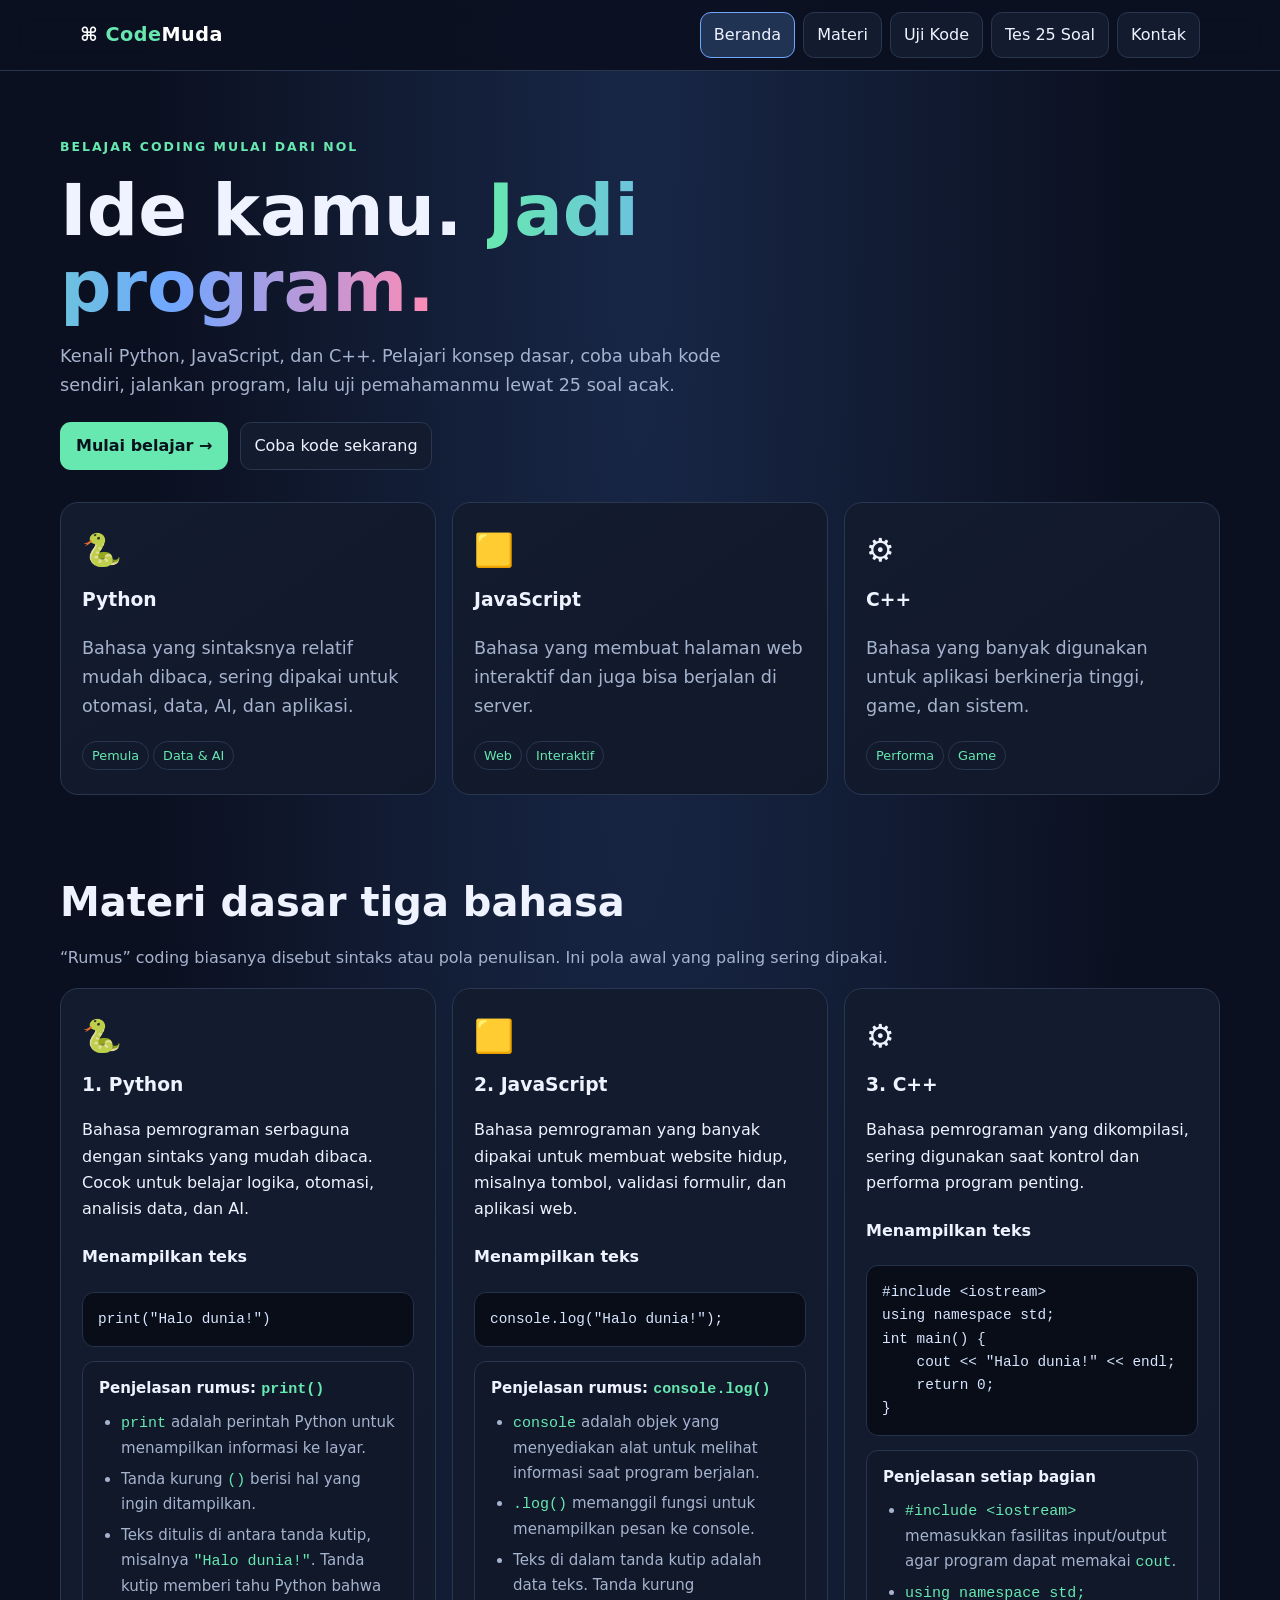
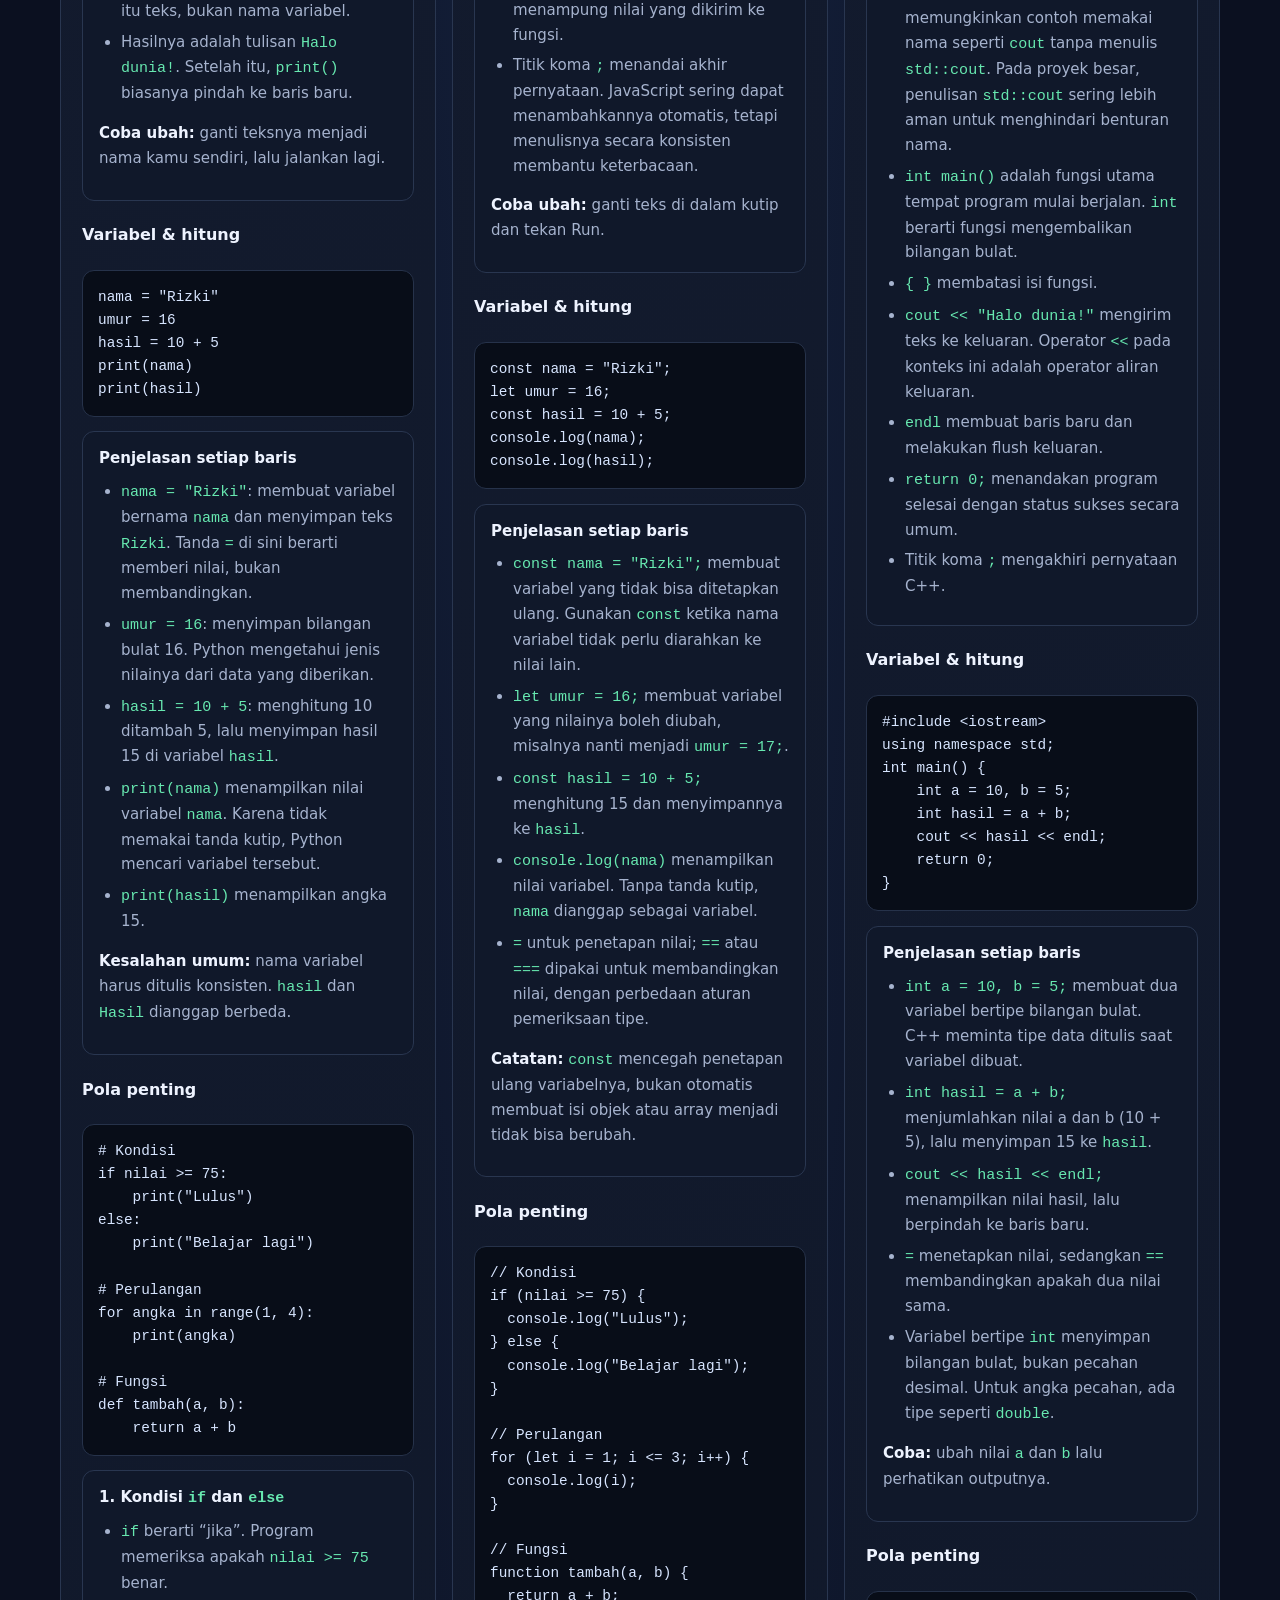
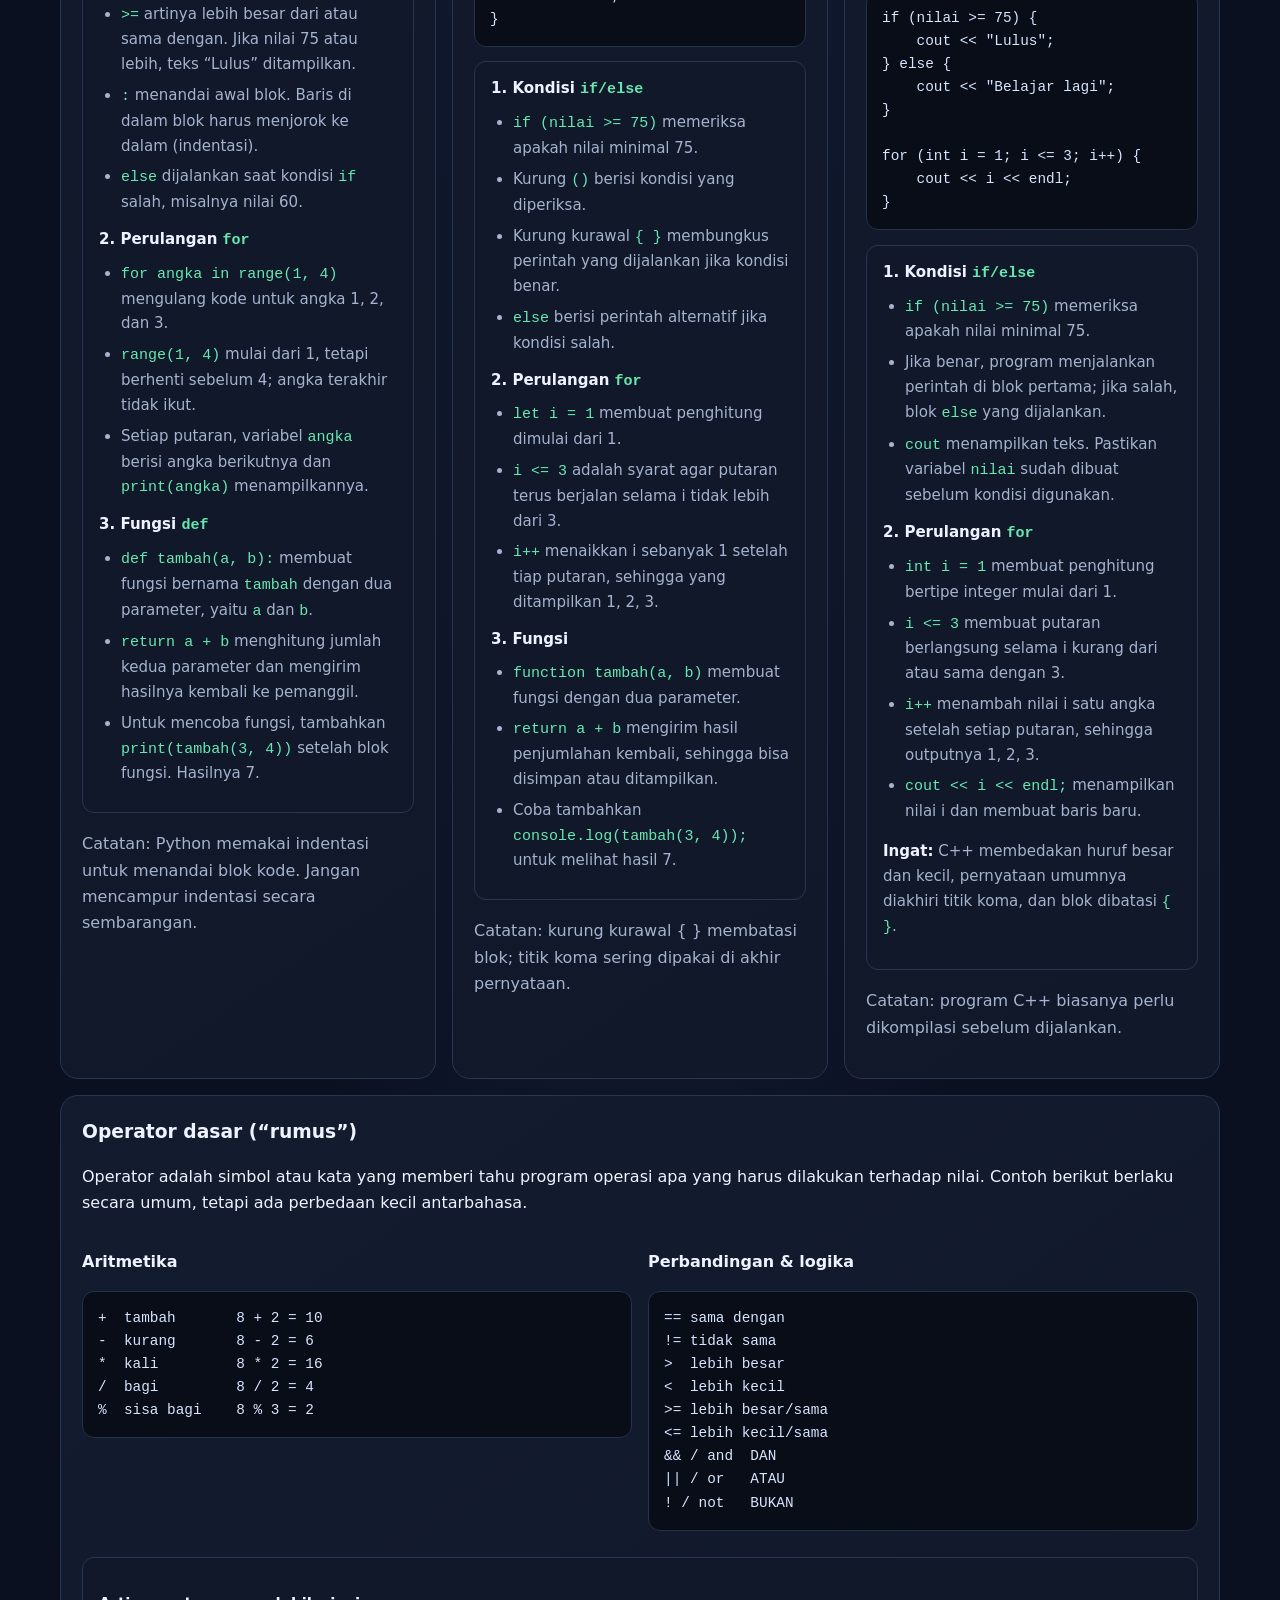
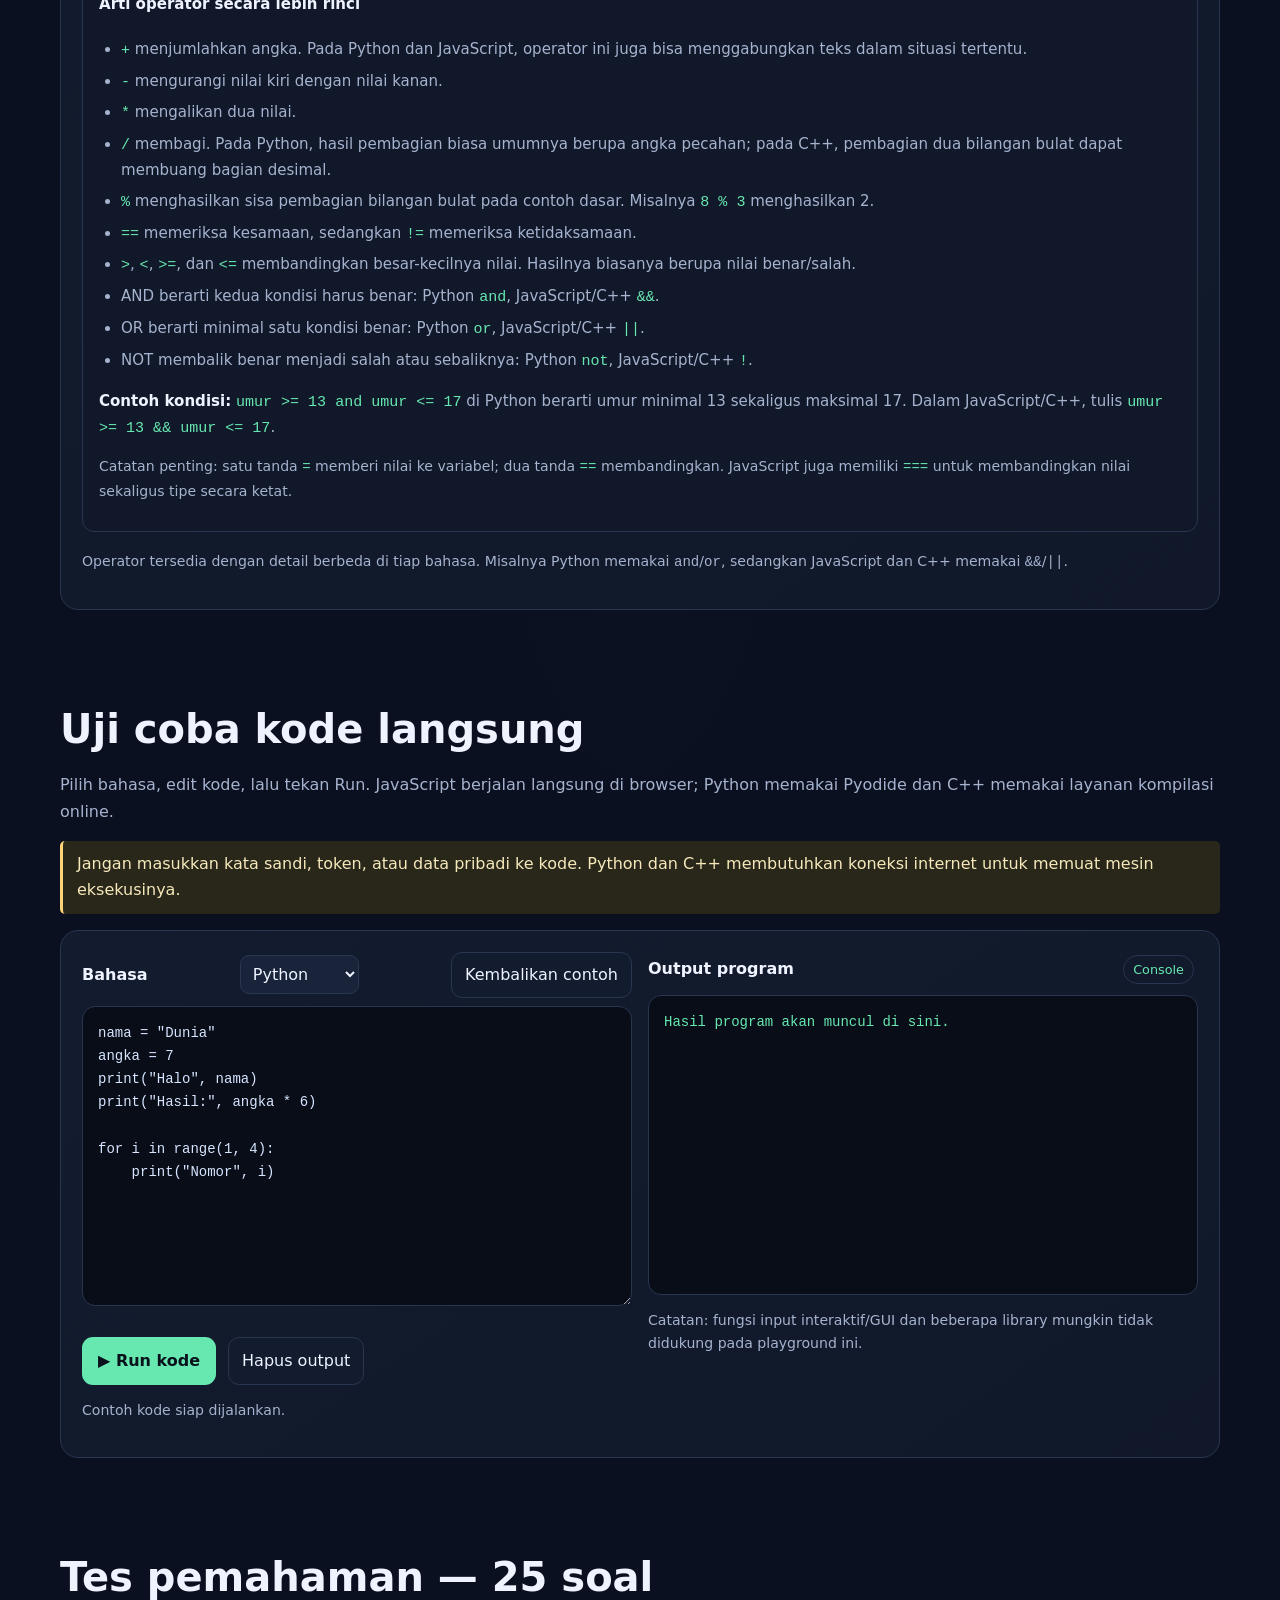
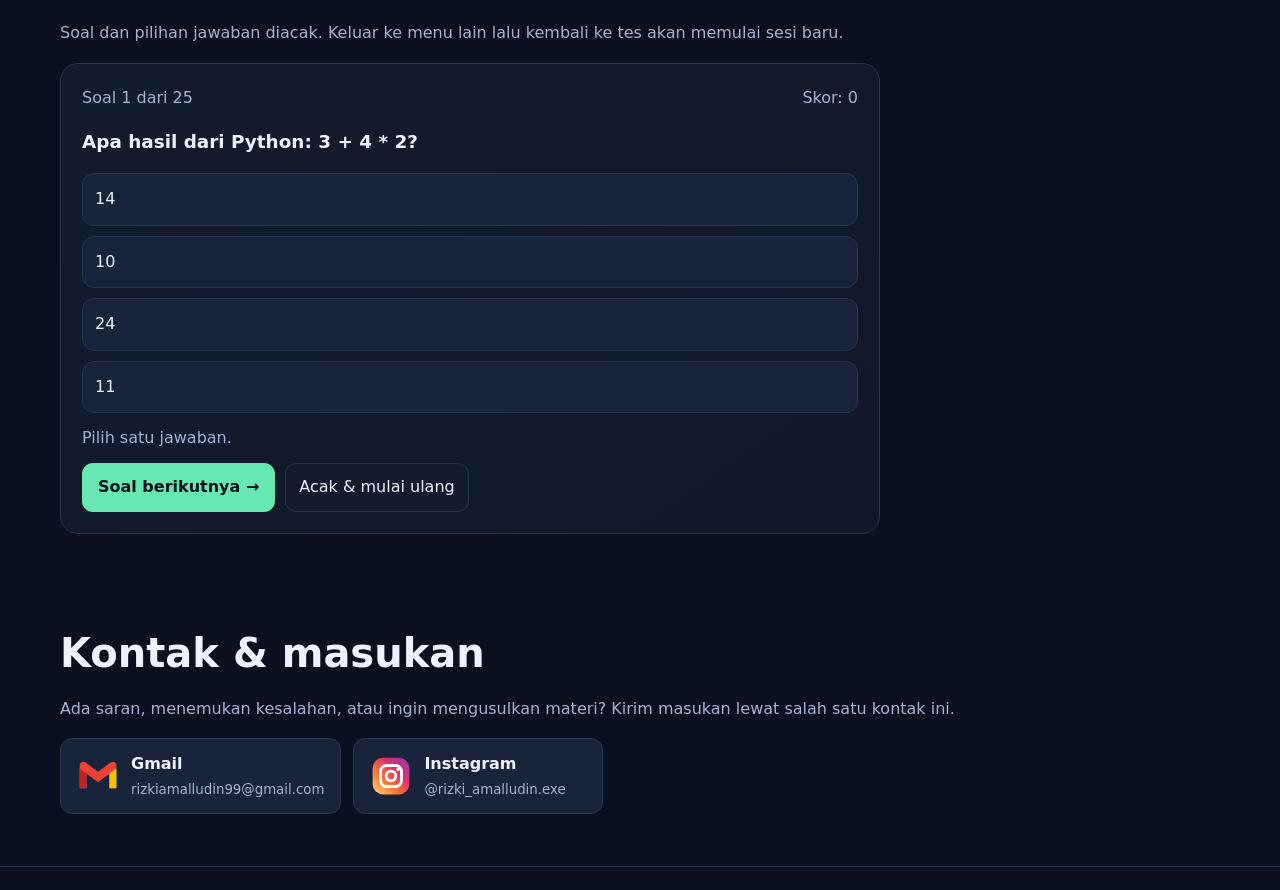
==== commit 33719523: "Improve SEO metadata and canonical sharing URL" ====
--- a/belajar-coding/index.html
+++ b/belajar-coding/index.html
@@ -4,6 +4,17 @@
 <meta charset="UTF-8"><meta name="viewport" content="width=device-width,initial-scale=1">
 <meta name="theme-color" content="#101827">
 <title>CodeMuda — Belajar Python, JavaScript & C++</title>
+  <link rel="canonical" href="https://panduan-excel-word.vercel.app/belajar-coding/">
+  <meta property="og:type" content="website">
+  <meta property="og:site_name" content="CodeMuda — Belajar Coding">
+  <meta property="og:locale" content="id_ID">
+  <meta property="og:title" content="CodeMuda — Belajar Python, JavaScript & C++">
+  <meta property="og:description" content="Belajar Python, JavaScript, dan C++ dari nol melalui materi, contoh program, playground, dan kuis interaktif.">
+  <meta property="og:url" content="https://panduan-excel-word.vercel.app/belajar-coding/">
+  <meta name="twitter:card" content="summary">
+  <meta name="twitter:title" content="CodeMuda — Belajar Python, JavaScript & C++">
+  <meta name="twitter:description" content="Belajar Python, JavaScript, dan C++ dari nol melalui materi, contoh program, playground, dan kuis interaktif.">
+  <meta name="description" content="Belajar Python, JavaScript, dan C++ dari nol melalui materi, contoh program, playground, dan kuis interaktif.">
 <link rel="icon" type="image/svg+xml" href="favicon.svg">
 <style>
 :root{--bg:#0b1020;--panel:#131b2e;--panel2:#19243b;--text:#eef3ff;--muted:#a6b3ce;--line:#293650;--blue:#70a7ff;--green:#67e8b0;--pink:#ff8bb5;--yellow:#ffd479}
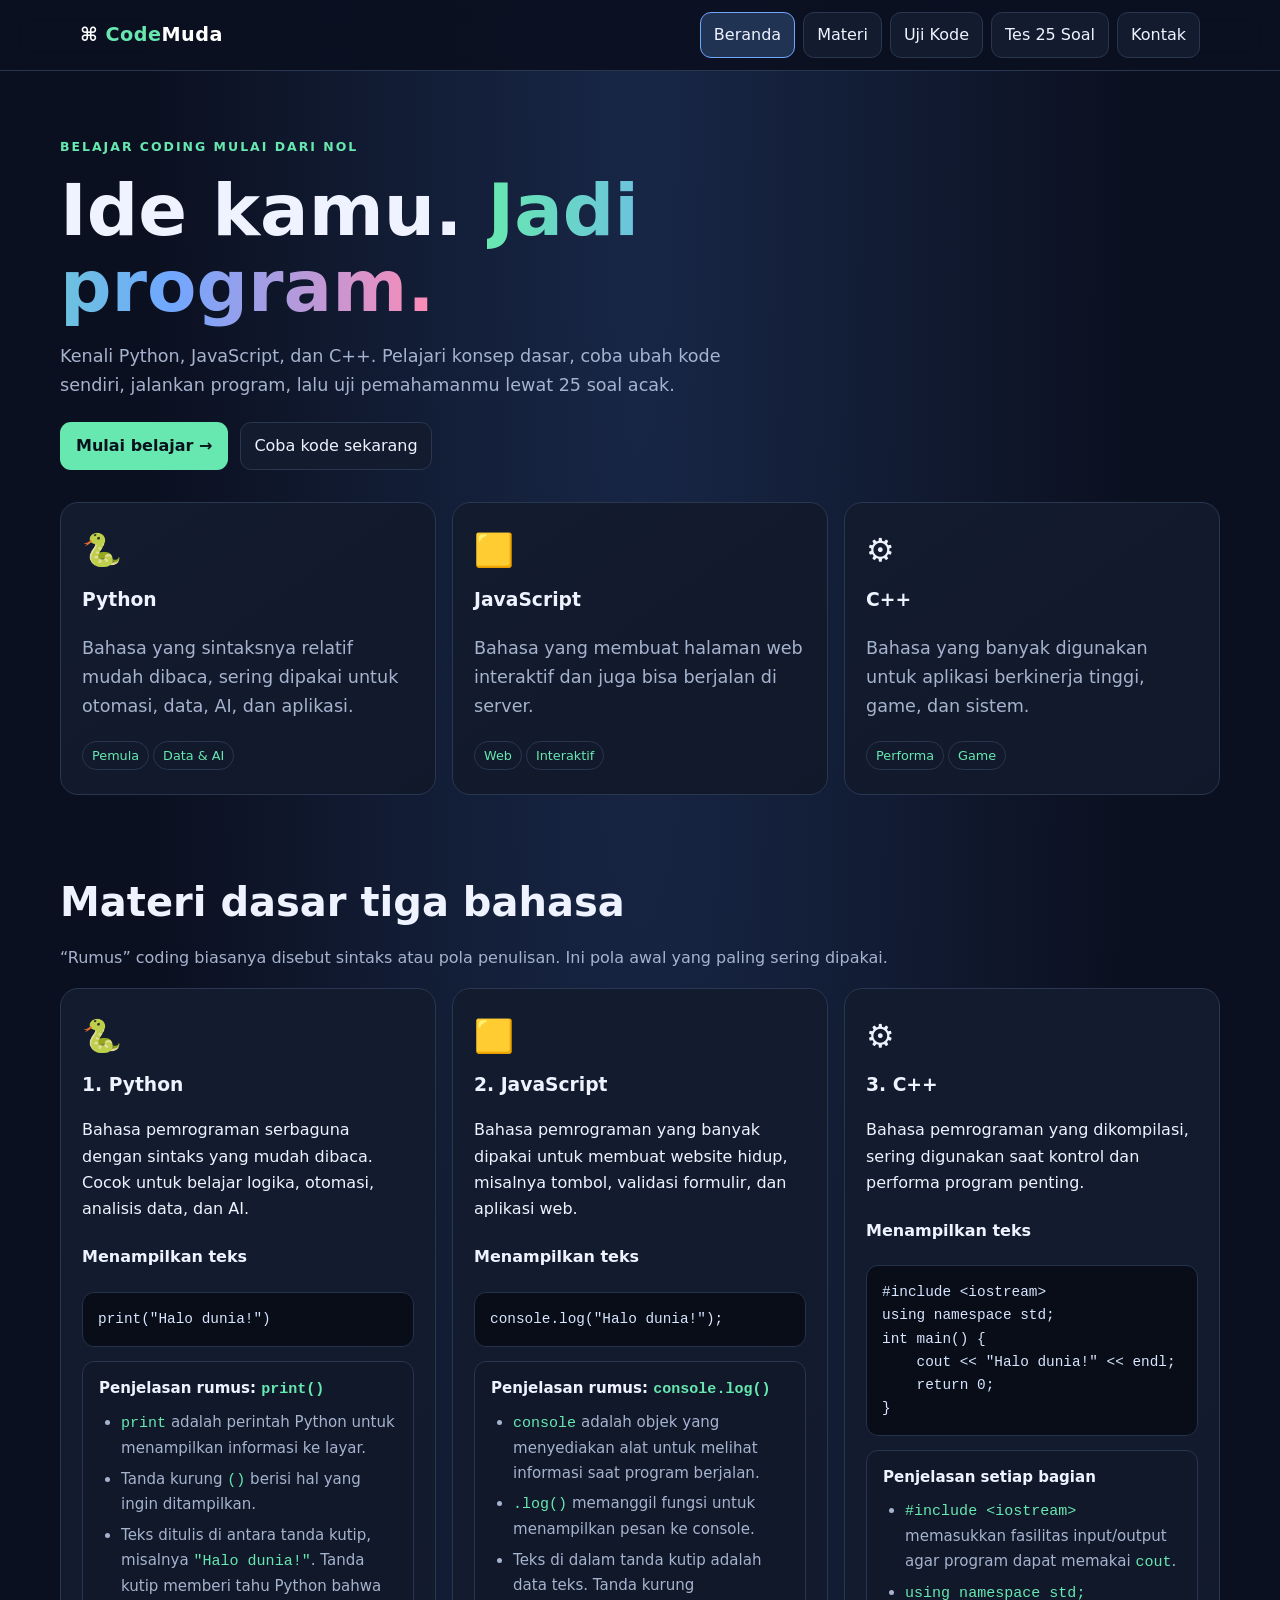
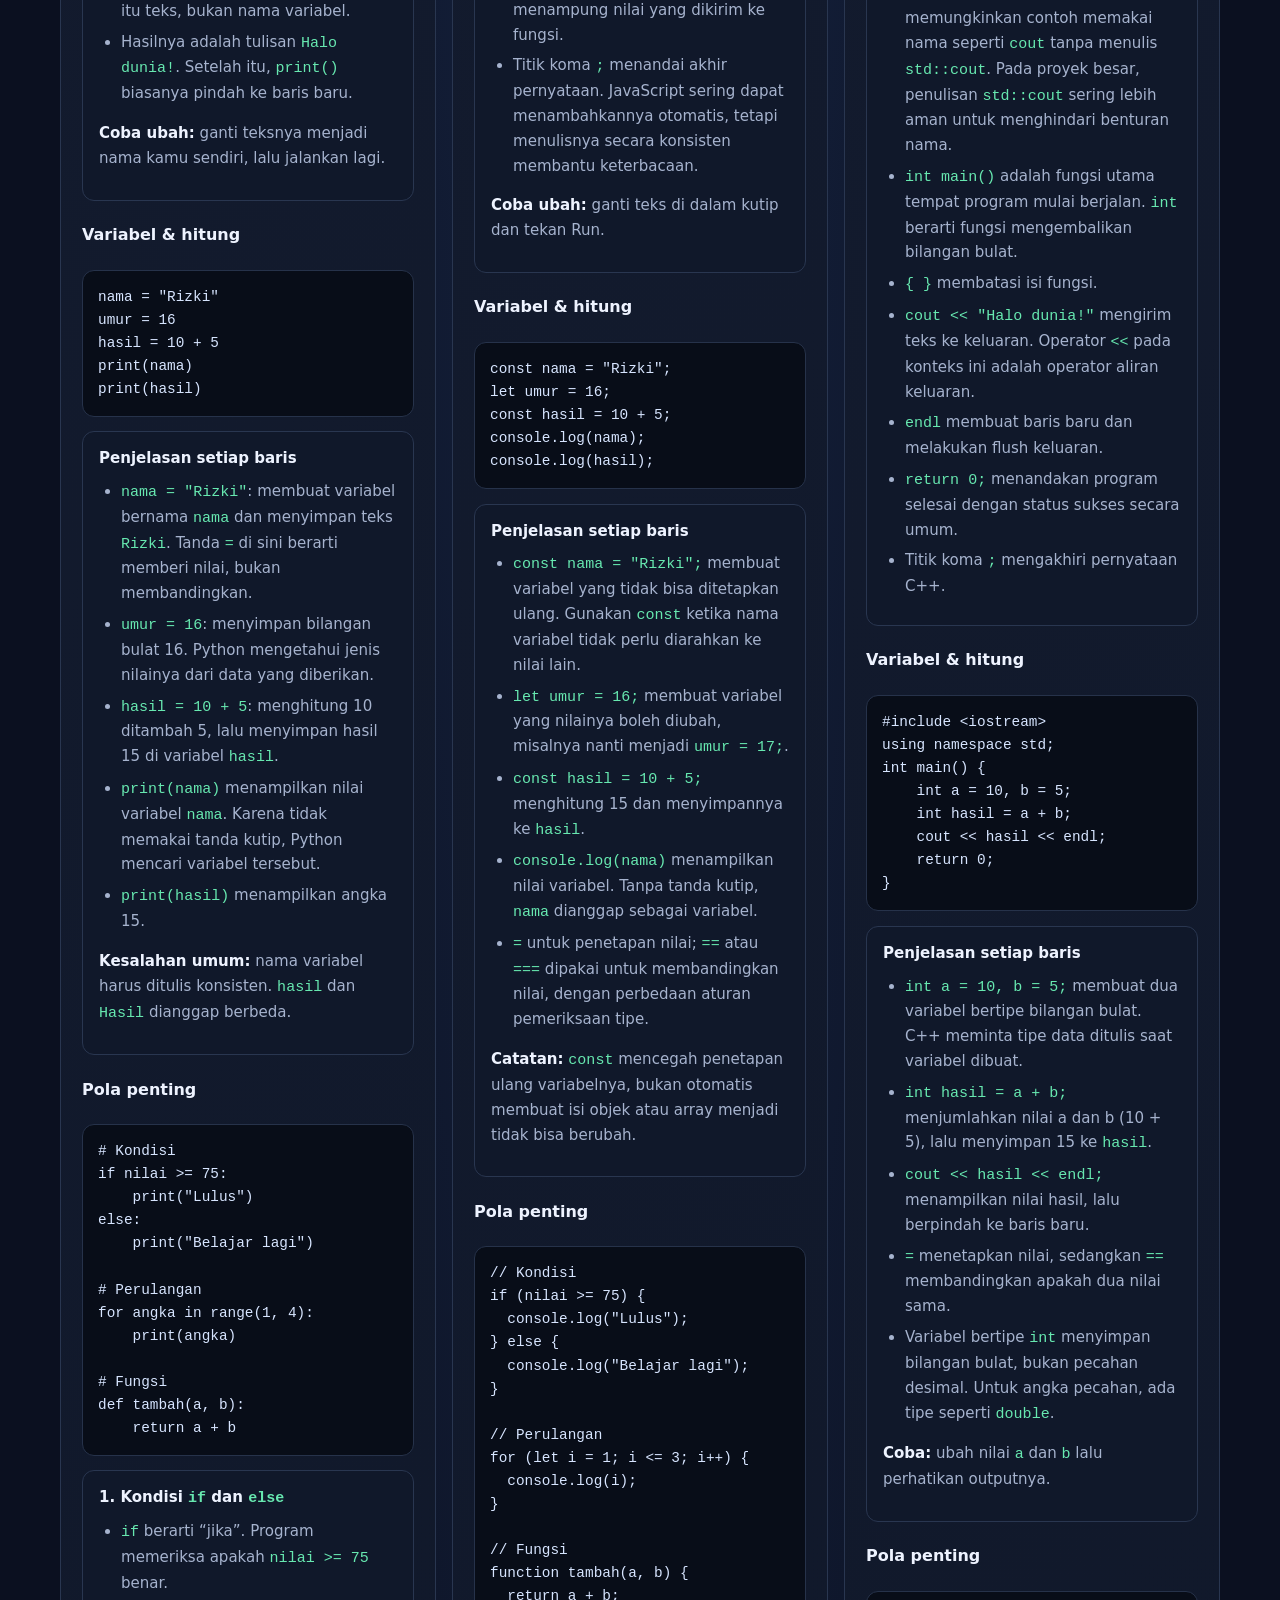
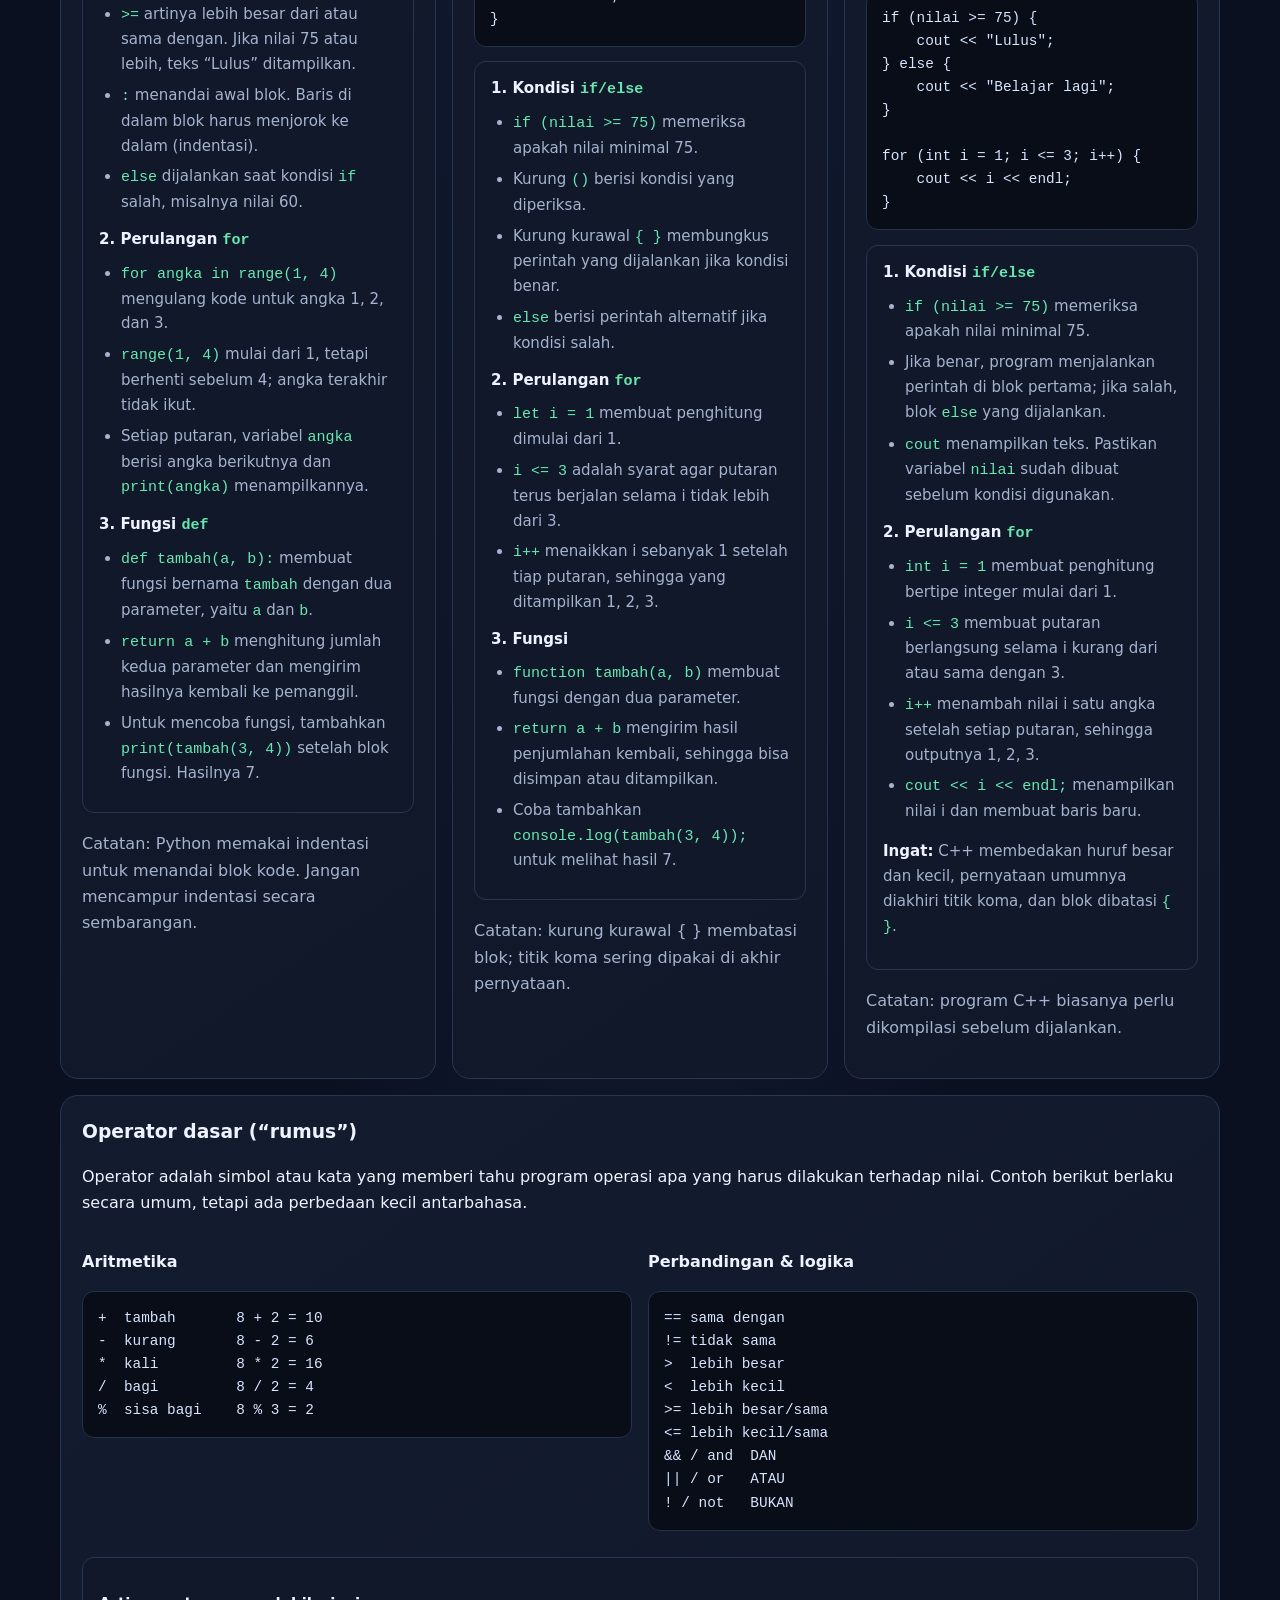
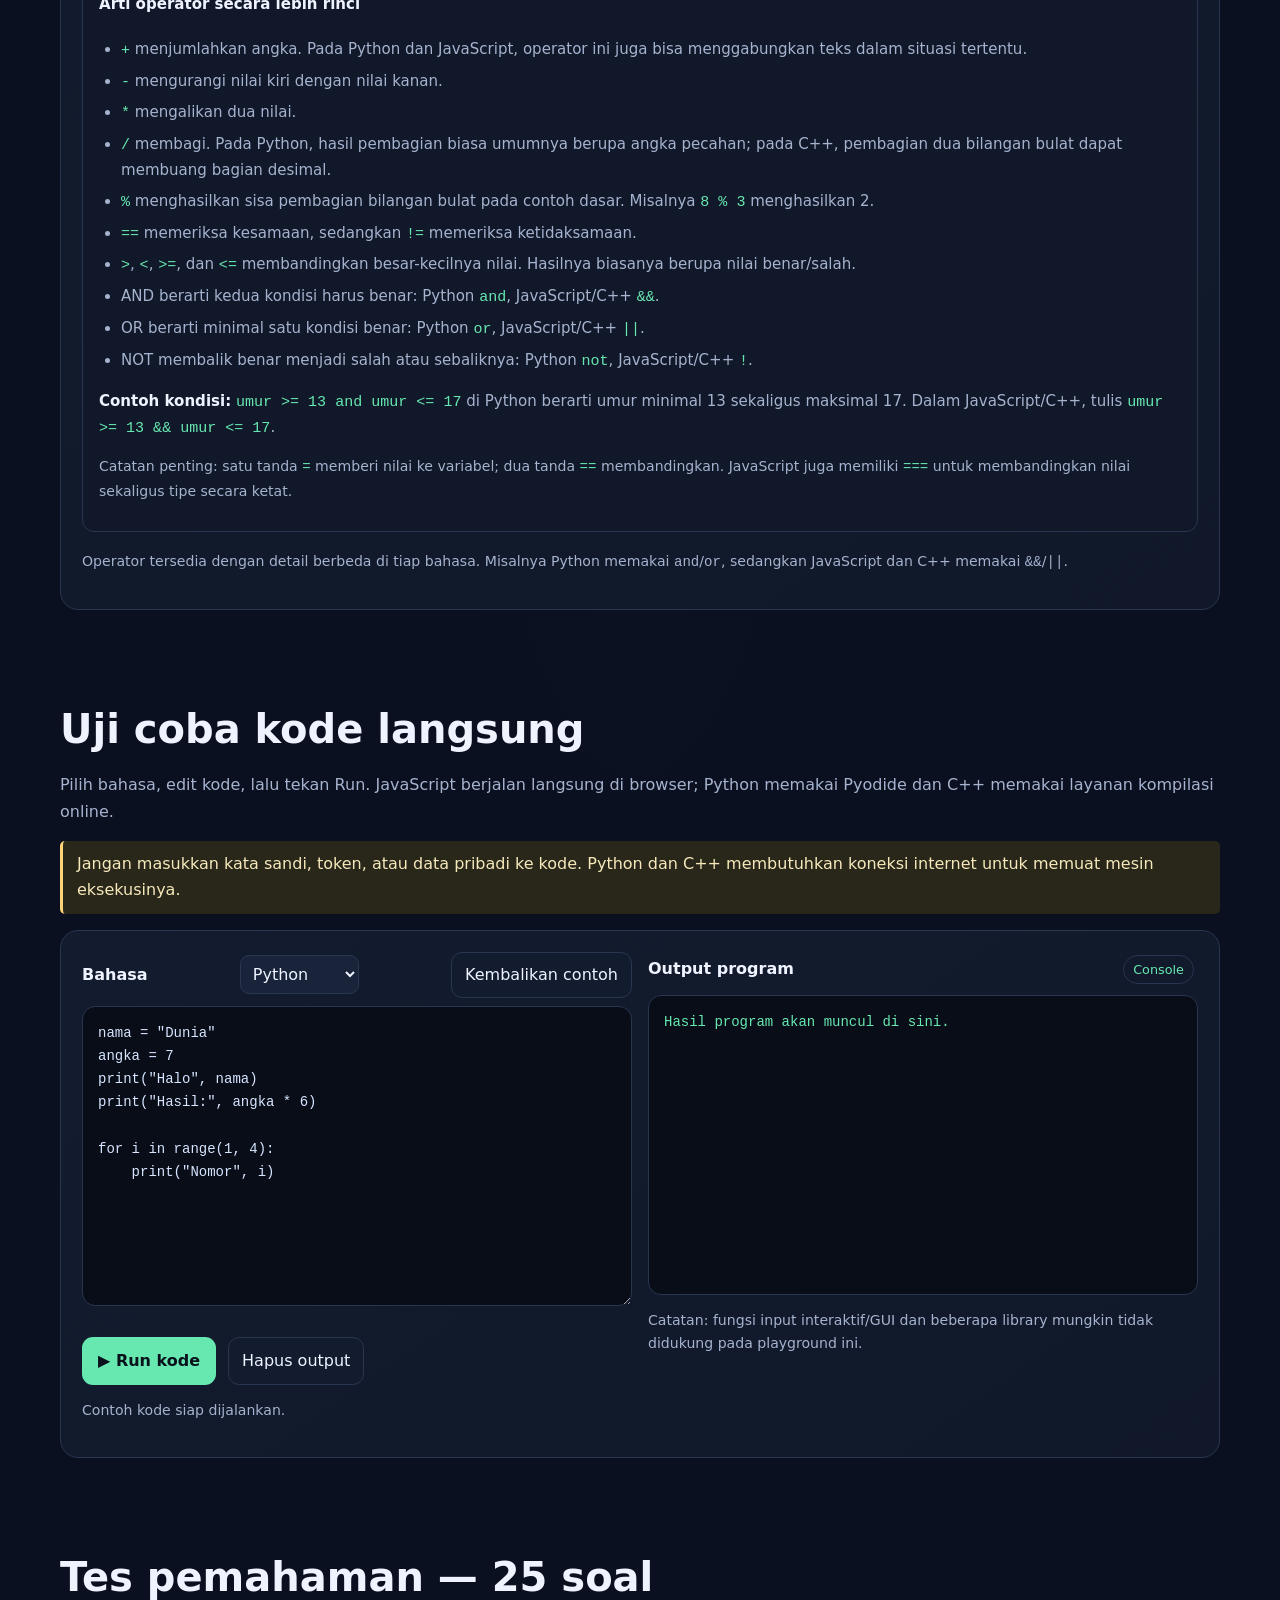
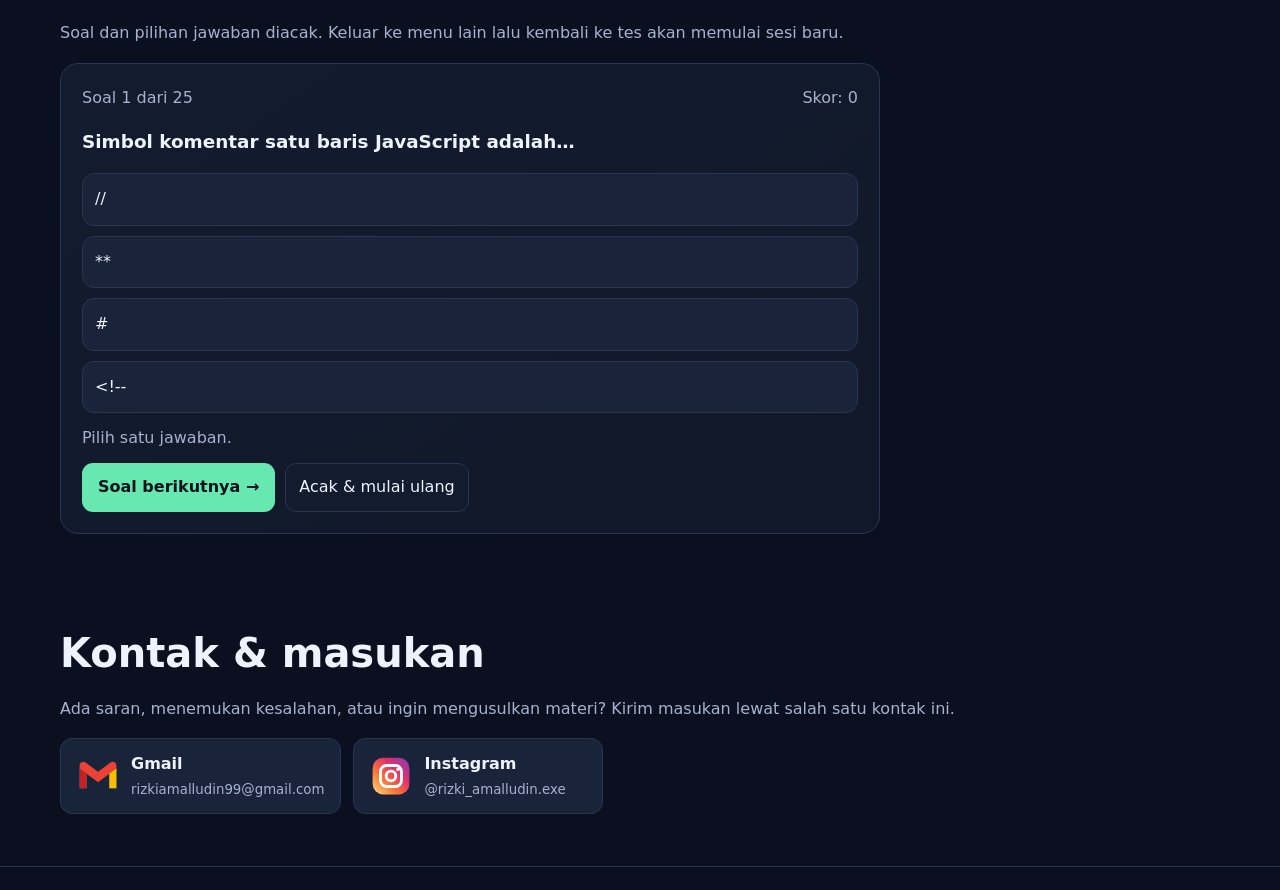
==== commit 05c71e8c: "Isolate CodeMuda JavaScript and Python playground execution" ====
--- a/belajar-coding/index.html
+++ b/belajar-coding/index.html
@@ -114,21 +114,124 @@
 };
 function setExample(){ $('code').value=examples[$('language').value]; $('output').textContent='Hasil program akan muncul di sini.'; $('runStatus').textContent='Contoh kode siap dijalankan.';}
 $('language').addEventListener('change',setExample);$('resetCode').addEventListener('click',setExample);$('clearOutput').addEventListener('click',()=>{$('output').textContent='';$('runStatus').textContent='Output dibersihkan.'});
+
+let pyWorkerInstance = null;
+let pyWorkerObjectUrl = null;
+const pyWorkerSource = [
+  "let pyodideRuntime = null;",
+  "self.onmessage = async function(event) {",
+  "  try {",
+  "    if (!pyodideRuntime) {",
+  "      importScripts('https://cdn.jsdelivr.net/pyodide/v0.27.7/full/pyodide.js');",
+  "      pyodideRuntime = await loadPyodide({ indexURL: 'https://cdn.jsdelivr.net/pyodide/v0.27.7/full/' });",
+  "    }",
+  "    self.postMessage({ ready: true });",
+  "    const denyNetwork = function() { throw new Error('Akses jaringan dinonaktifkan pada playground.'); };",
+  "    self.fetch = denyNetwork; self.importScripts = denyNetwork;",
+  "    self.XMLHttpRequest = undefined; self.WebSocket = undefined; self.EventSource = undefined;",
+  "    self.Worker = undefined; self.SharedWorker = undefined; self.indexedDB = undefined; self.caches = undefined;",
+  "    const logs = [];",
+  "    pyodideRuntime.setStdout({ batched: function(value) { logs.push(value); } });",
+  "    pyodideRuntime.setStderr({ batched: function(value) { logs.push('Error: ' + value); } });",
+  "    try {",
+  "      await pyodideRuntime.runPythonAsync(event.data.code);",
+  "      self.postMessage({ ok: true, output: logs.join('\\\\n') || '(Program selesai tanpa output.)' });",
+  "    } finally {",
+  "      pyodideRuntime.setStdout({ batched: function() {} });",
+  "      pyodideRuntime.setStderr({ batched: function() {} });",
+  "    }",
+  "  } catch (error) {",
+  "    self.postMessage({ ok: false, error: error && error.message ? error.message : String(error) });",
+  "  }",
+  "};"
+].join('\n');
+function resetPyWorker(worker) {
+  if (worker) worker.terminate();
+  if (pyWorkerInstance === worker) {
+    pyWorkerInstance = null;
+    if (pyWorkerObjectUrl) URL.revokeObjectURL(pyWorkerObjectUrl);
+    pyWorkerObjectUrl = null;
+  }
+}
+async function executePython(code) {
+  if (!pyWorkerInstance) {
+    pyWorkerObjectUrl = URL.createObjectURL(new Blob([pyWorkerSource], { type: 'text/javascript' }));
+    pyWorkerInstance = new Worker(pyWorkerObjectUrl);
+  }
+  const worker = pyWorkerInstance;
+  return await new Promise((resolve, reject) => {
+    let executionTimer = null;
+    const startupTimer = setTimeout(() => {
+      resetPyWorker(worker);
+      reject(new Error('Mesin Python terlalu lama dimuat. Periksa koneksi lalu coba lagi.'));
+    }, 60000);
+    const cleanup = () => {
+      clearTimeout(startupTimer);
+      if (executionTimer) clearTimeout(executionTimer);
+      worker.onmessage = null;
+      worker.onerror = null;
+    };
+    worker.onmessage = (event) => {
+      const result = event.data || {};
+      if (result.ready) {
+        clearTimeout(startupTimer);
+        executionTimer = setTimeout(() => {
+          cleanup();
+          resetPyWorker(worker);
+          reject(new Error('Waktu eksekusi habis (batas 5 detik).'));
+        }, 5000);
+        return;
+      }
+      cleanup();
+      if (result.ok) resolve(result.output);
+      else reject(new Error(result.error || 'Program Python gagal dijalankan.'));
+    };
+    worker.onerror = (event) => {
+      cleanup();
+      resetPyWorker(worker);
+      reject(new Error(event.message || 'Worker Python gagal dijalankan.'));
+    };
+    worker.postMessage({ code });
+  });
+}
+
 $('runCode').addEventListener('click',async()=>{
  const lang=$('language').value, code=$('code').value, btn=$('runCode');
  $('output').textContent='Menjalankan kode...';$('runStatus').textContent='Sedang berjalan…';btn.disabled=true;
  try{
   if(lang==='javascript'){
-   const logs=[];const format=v=>typeof v==='string'?v:JSON.stringify(v);
-   const fakeConsole={log:(...a)=>logs.push(a.map(format).join(' ')),warn:(...a)=>logs.push('⚠ '+a.map(format).join(' ')),error:(...a)=>logs.push('Error: '+a.map(format).join(' ')),clear:()=>logs.splice(0)};
-   const run=new Function('console','"use strict";\n'+code+'\n//# sourceURL=codemuda-user.js');
-   run(fakeConsole);$('output').textContent=logs.join('\n')||'(Program selesai tanpa output.)';$('runStatus').textContent='JavaScript selesai dijalankan.';
+   const workerSource = [
+    "const denyNetwork = function() { throw new Error('Akses jaringan dinonaktifkan pada playground.'); };",
+    "self.fetch = denyNetwork; self.importScripts = denyNetwork;",
+    "self.XMLHttpRequest = undefined; self.WebSocket = undefined; self.EventSource = undefined;",
+    "self.Worker = undefined; self.SharedWorker = undefined; self.indexedDB = undefined; self.caches = undefined;",
+    "self.onmessage = function(event) {",
+    " const logs = [];",
+    " const format = function(value) { if (typeof value === 'string') return value; try { return JSON.stringify(value); } catch (_) { return String(value); } };",
+    " const safeConsole = { log: function() { logs.push(Array.from(arguments).map(format).join(' ')); }, warn: function() { logs.push('⚠ ' + Array.from(arguments).map(format).join(' ')); }, error: function() { logs.push('Error: ' + Array.from(arguments).map(format).join(' ')); }, clear: function() { logs.splice(0); } };",
+    " try { const execute = new Function('console', '\"use strict\";\\\\n' + event.data.code); execute(safeConsole); self.postMessage({ ok: true, output: logs.join('\\\\n') || '(Program selesai tanpa output.)' }); }",
+    " catch (error) { self.postMessage({ ok: false, error: error && error.message ? error.message : String(error) }); }",
+    "};"
+   ].join('\n');
+   const workerUrl=URL.createObjectURL(new Blob([workerSource],{type:'text/javascript'}));
+   const worker=new Worker(workerUrl);
+   try {
+    const result=await new Promise((resolve,reject)=>{
+     const timeout=setTimeout(()=>{worker.terminate();reject(new Error('Waktu eksekusi habis (batas 2 detik).'));},2000);
+     worker.onmessage=event=>{clearTimeout(timeout);resolve(event.data);};
+     worker.onerror=event=>{clearTimeout(timeout);reject(new Error(event.message||'Worker gagal menjalankan kode.'));};
+     worker.postMessage({code});
+    });
+    if(!result.ok)throw new Error(result.error||'Program JavaScript gagal dijalankan.');
+    $('output').textContent=result.output;
+    $('runStatus').textContent='JavaScript selesai dijalankan di lingkungan terpisah.';
+   } finally { worker.terminate(); URL.revokeObjectURL(workerUrl); }
   }else if(lang==='python'){
-   if(!window.pyodideInstance){$('runStatus').textContent='Memuat mesin Python (pertama kali bisa sedikit lama)…';const s=document.createElement('script');s.src='https://cdn.jsdelivr.net/pyodide/v0.27.7/full/pyodide.js';document.head.appendChild(s);await new Promise((res,rej)=>{s.onload=res;s.onerror=()=>rej(Error('Mesin Python gagal dimuat. Periksa koneksi internet.'));});window.pyodideInstance=await loadPyodide();}
-   const py=window.pyodideInstance;let logs=[];py.setStdout({batched:(x)=>logs.push(x)});py.setStderr({batched:(x)=>logs.push('Error: '+x)});
-   try{await py.runPythonAsync(code);$('output').textContent=logs.join('\n')||'(Program selesai tanpa output.)';$('runStatus').textContent='Python selesai dijalankan.';}finally{py.setStdout({batched:()=>{}});py.setStderr({batched:()=>{}});}
-  }else{
-   $('runStatus').textContent='Mengirim kode C++ ke layanan kompilasi…';
+   $('runStatus').textContent='Menyiapkan mesin Python terisolasi…';
+   const pythonOutput=await executePython(code);
+   $('output').textContent=pythonOutput;
+   $('runStatus').textContent='Python selesai dijalankan di lingkungan terpisah.';
+  }else{   $('runStatus').textContent='Mengirim kode C++ ke layanan kompilasi…';
    const response=await fetch('https://emkc.org/api/v2/piston/execute',{method:'POST',headers:{'Content-Type':'application/json'},body:JSON.stringify({language:'c++',version:'*',files:[{name:'main.cpp',content:code}]})});
    if(!response.ok)throw Error('Layanan C++ tidak merespons (HTTP '+response.status+').');const data=await response.json();const r=data.run||{};let out=(r.stdout||'')+(r.stderr?'\n'+r.stderr:'');if(data.compile&&data.compile.stderr)out+='\n'+data.compile.stderr;$('output').textContent=out.trim()||'(Program selesai tanpa output.)';$('runStatus').textContent=(r.code===0?'C++ selesai dijalankan.':'Program berakhir dengan kode '+r.code+'.');
   }
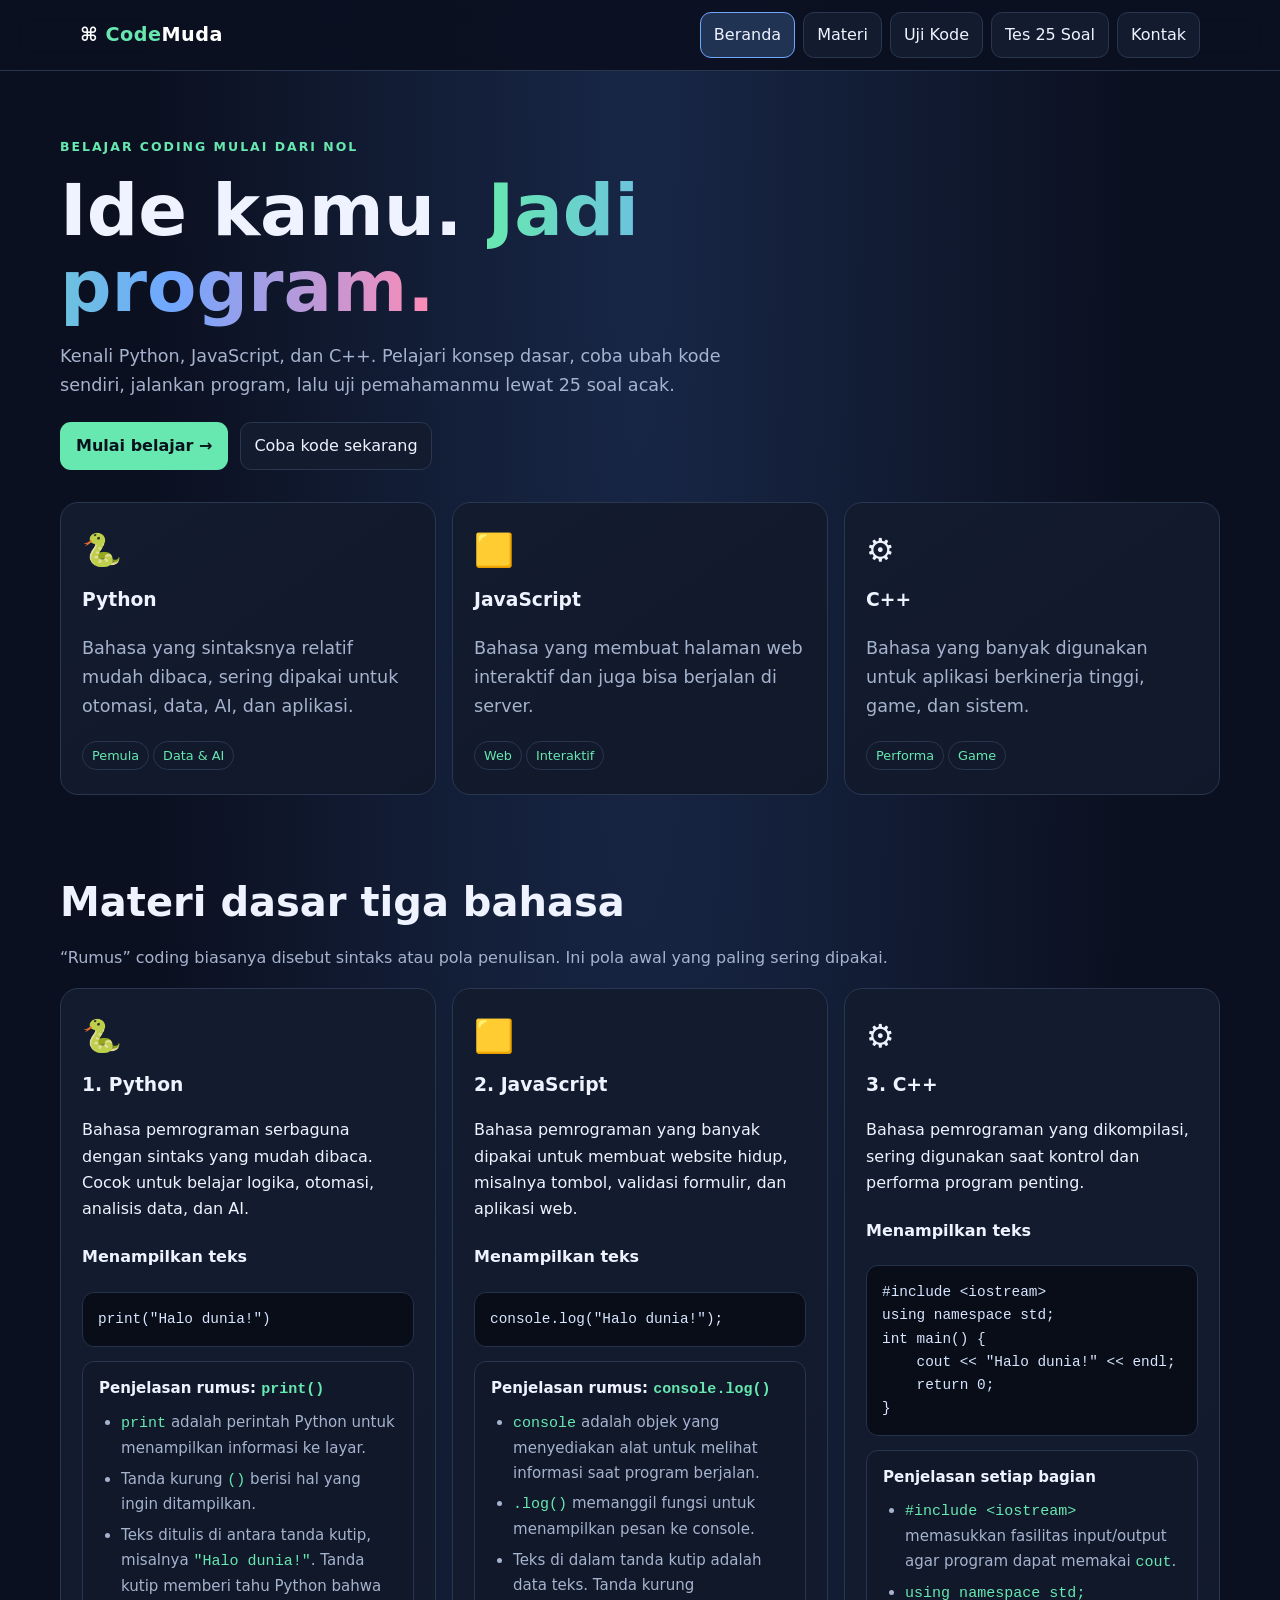
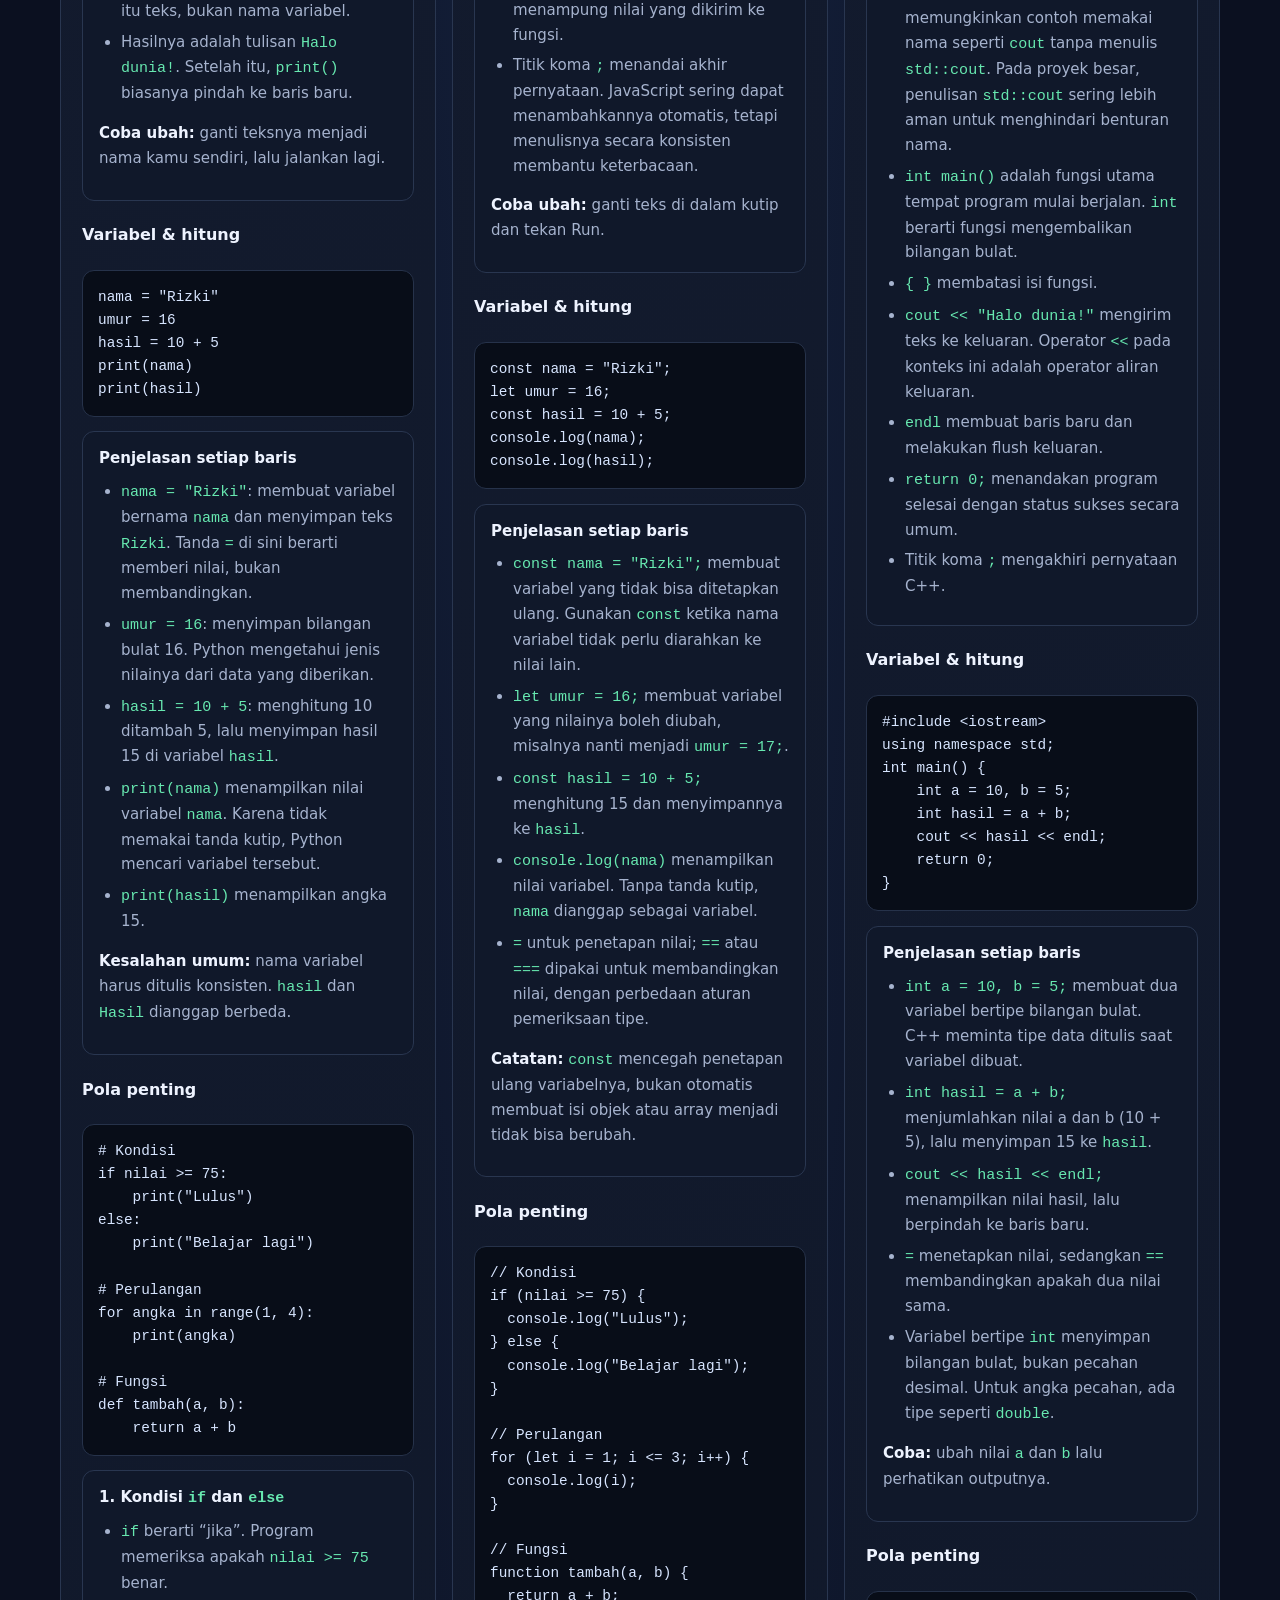
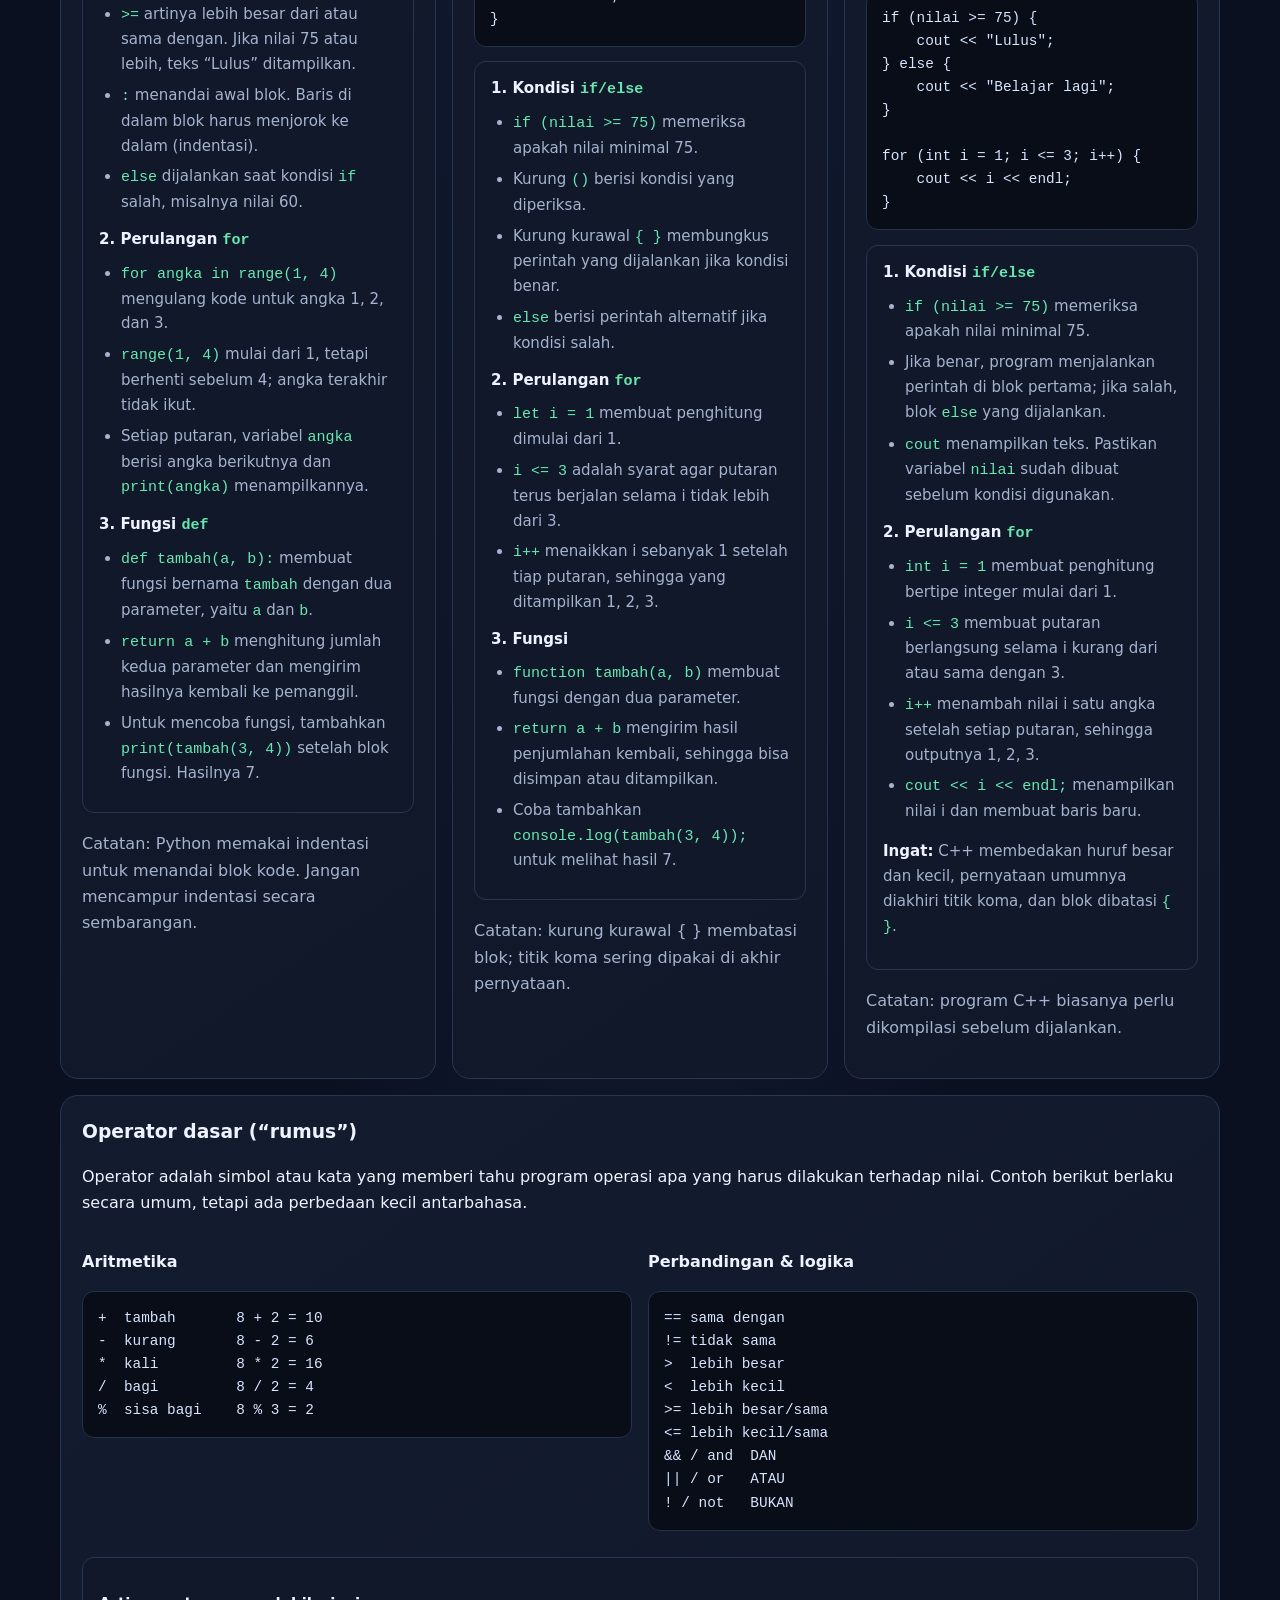
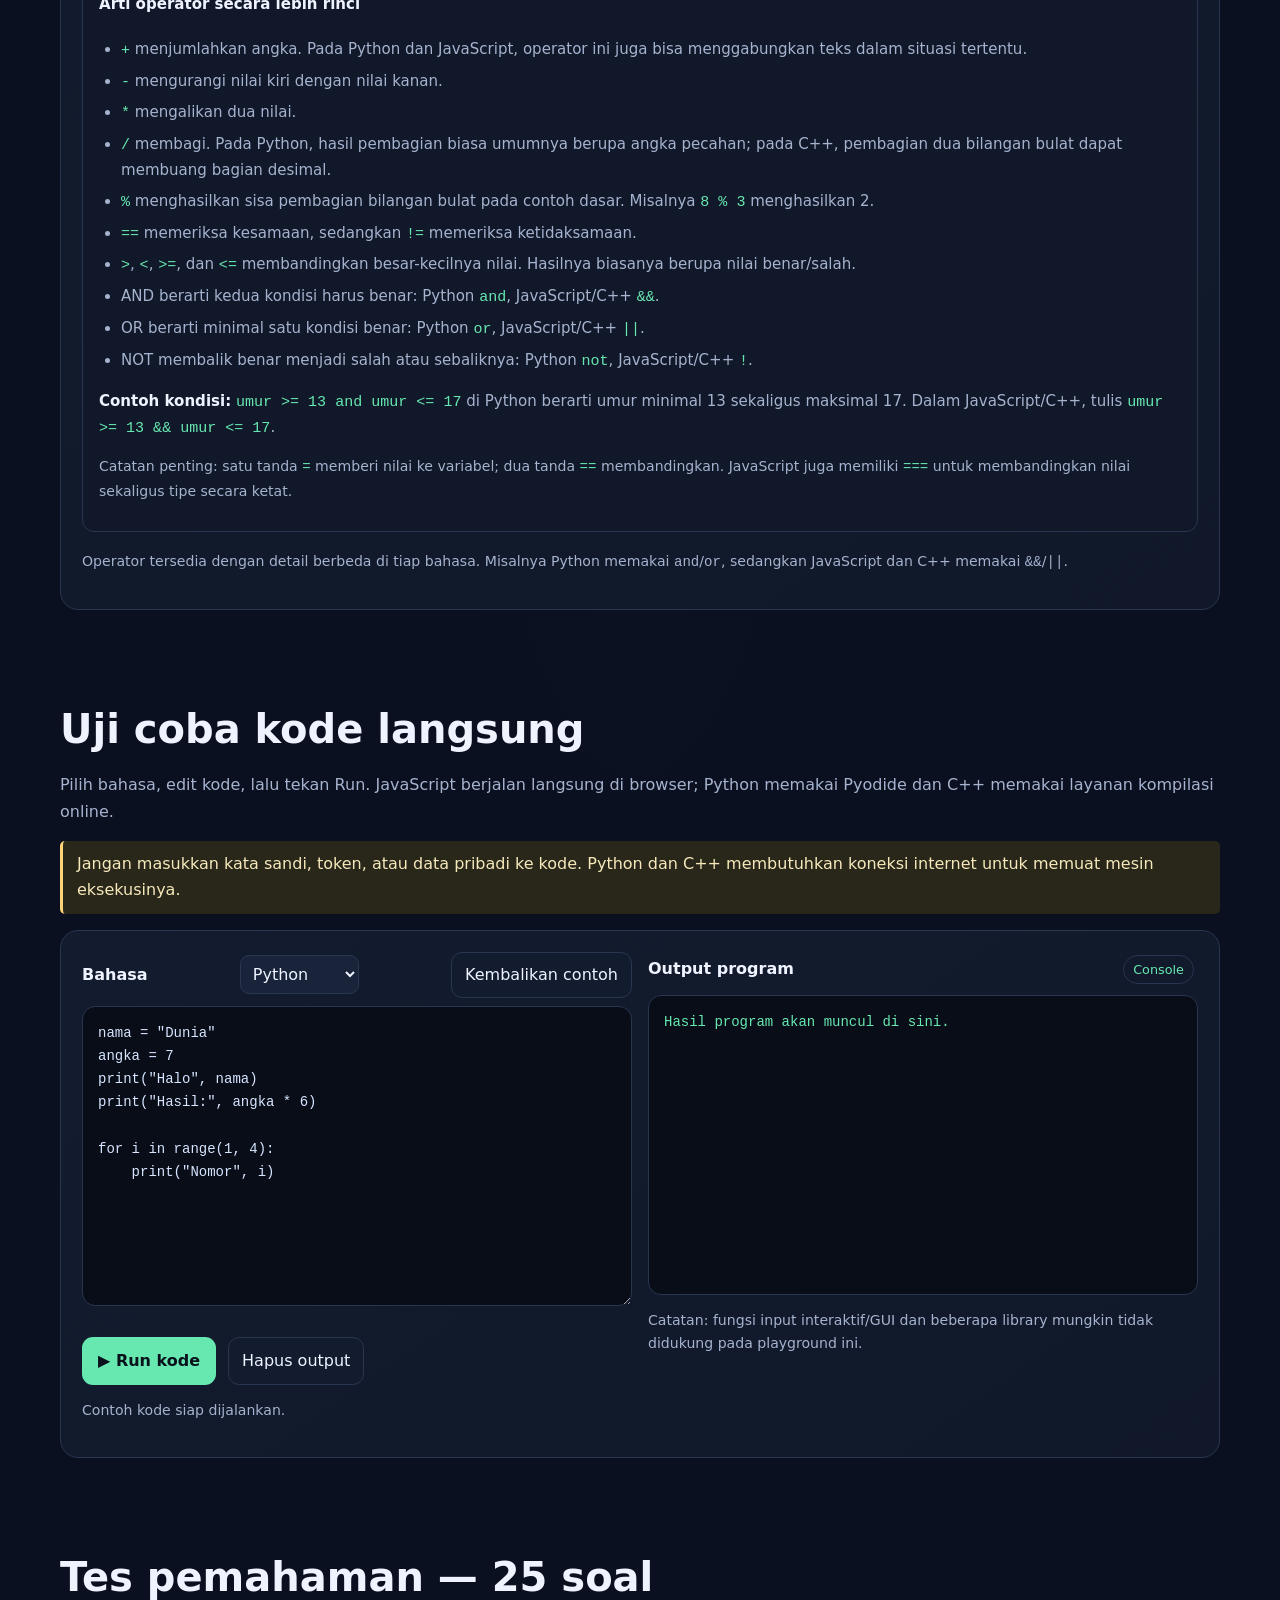
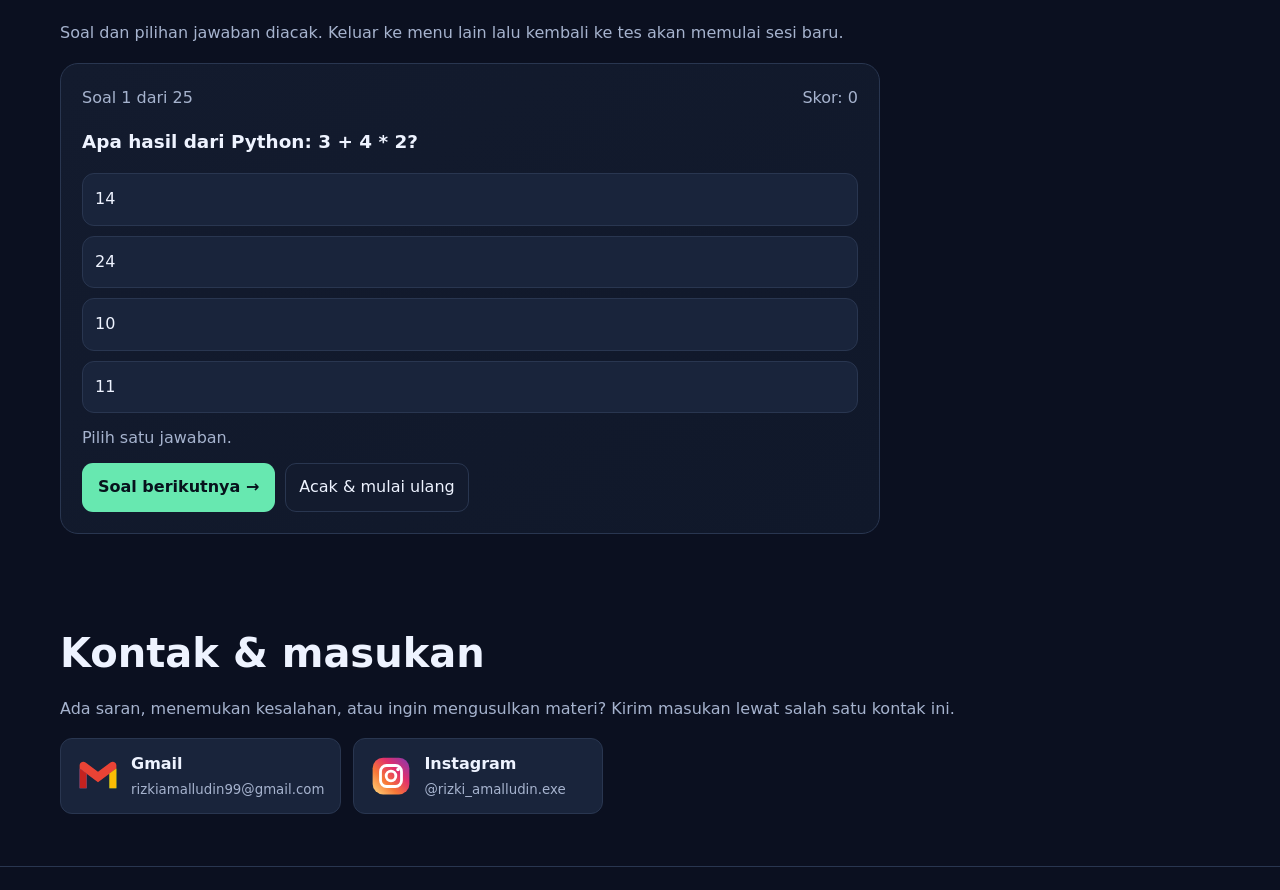
==== commit 67a86902: "Normalize worker output newline escaping" ====
--- a/belajar-coding/index.html
+++ b/belajar-coding/index.html
@@ -135,7 +135,7 @@
   "    pyodideRuntime.setStderr({ batched: function(value) { logs.push('Error: ' + value); } });",
   "    try {",
   "      await pyodideRuntime.runPythonAsync(event.data.code);",
-  "      self.postMessage({ ok: true, output: logs.join('\\\\n') || '(Program selesai tanpa output.)' });",
+  "      self.postMessage({ ok: true, output: logs.join('\\n') || '(Program selesai tanpa output.)' });",
   "    } finally {",
   "      pyodideRuntime.setStdout({ batched: function() {} });",
   "      pyodideRuntime.setStderr({ batched: function() {} });",
@@ -209,7 +209,7 @@
     " const logs = [];",
     " const format = function(value) { if (typeof value === 'string') return value; try { return JSON.stringify(value); } catch (_) { return String(value); } };",
     " const safeConsole = { log: function() { logs.push(Array.from(arguments).map(format).join(' ')); }, warn: function() { logs.push('⚠ ' + Array.from(arguments).map(format).join(' ')); }, error: function() { logs.push('Error: ' + Array.from(arguments).map(format).join(' ')); }, clear: function() { logs.splice(0); } };",
-    " try { const execute = new Function('console', '\"use strict\";\\\\n' + event.data.code); execute(safeConsole); self.postMessage({ ok: true, output: logs.join('\\\\n') || '(Program selesai tanpa output.)' }); }",
+    " try { const execute = new Function('console', '\"use strict\";\\n' + event.data.code); execute(safeConsole); self.postMessage({ ok: true, output: logs.join('\\n') || '(Program selesai tanpa output.)' }); }",
     " catch (error) { self.postMessage({ ok: false, error: error && error.message ? error.message : String(error) }); }",
     "};"
    ].join('\n');
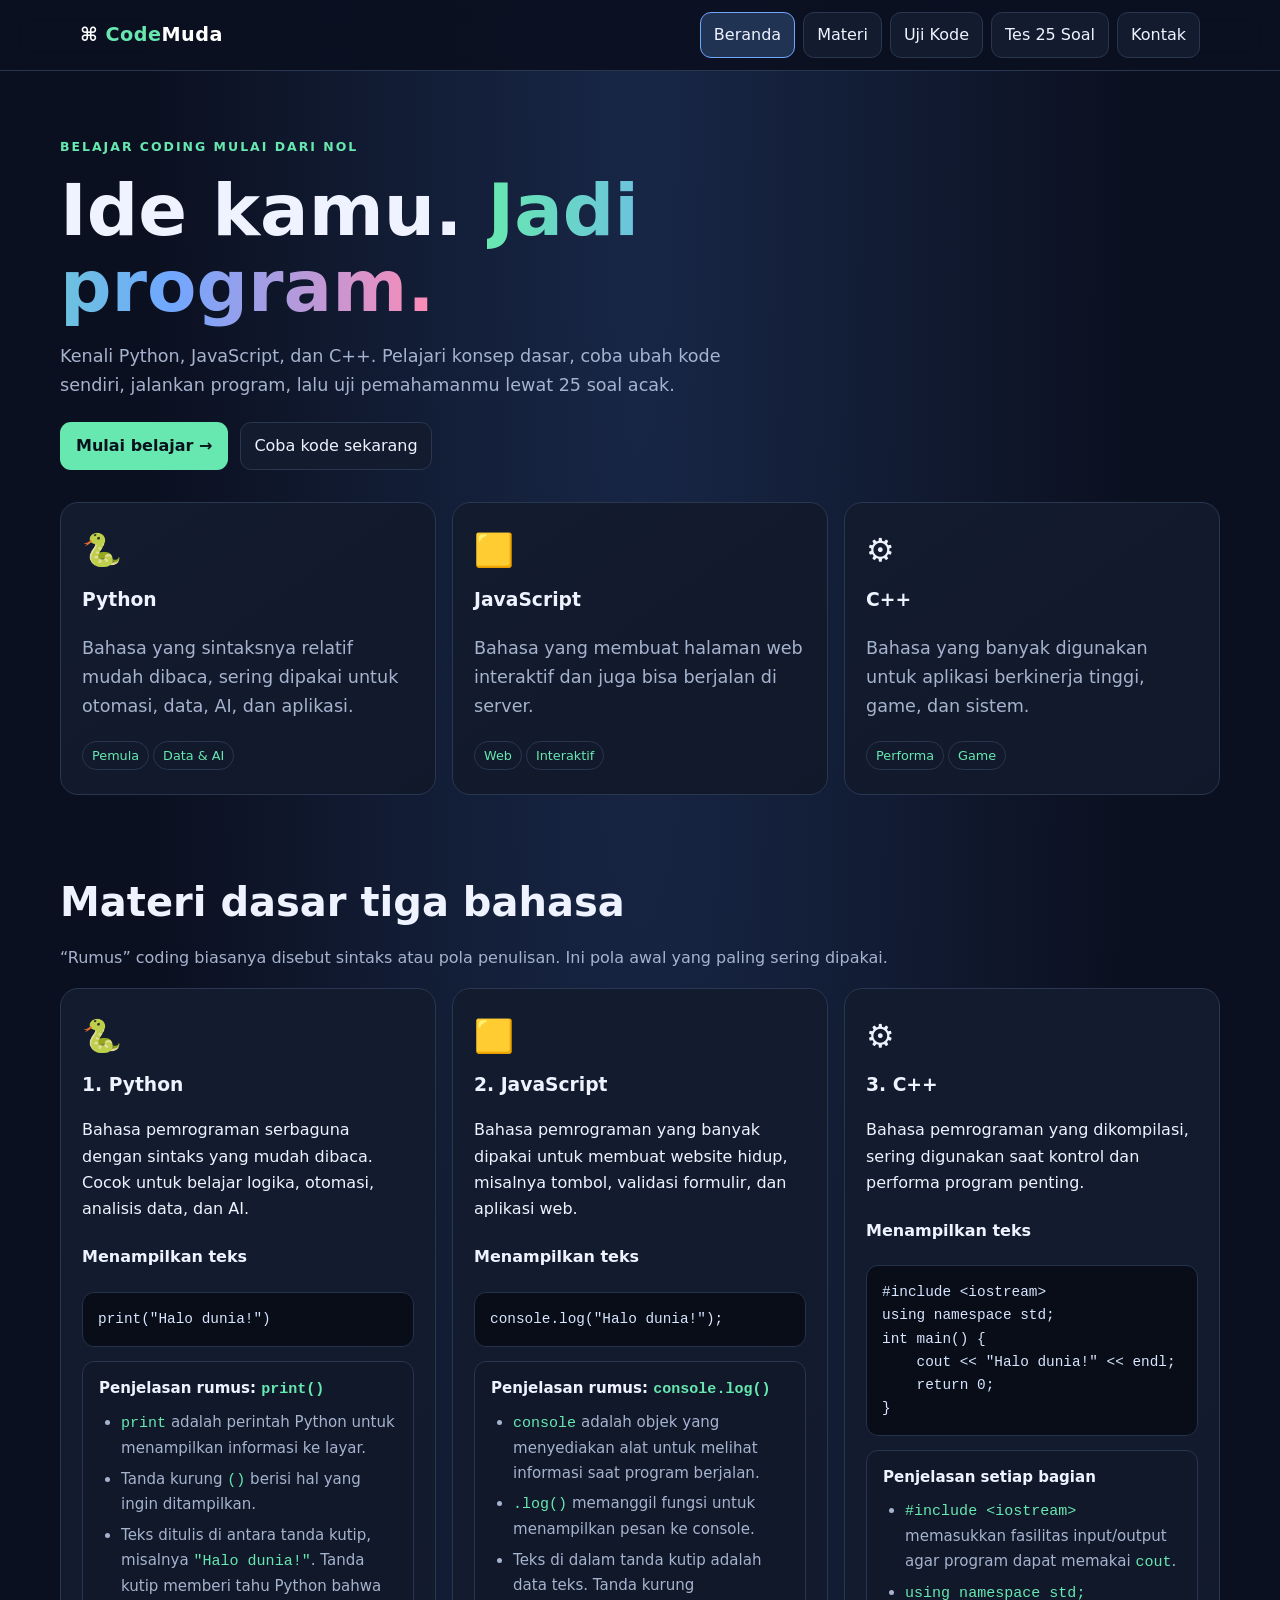
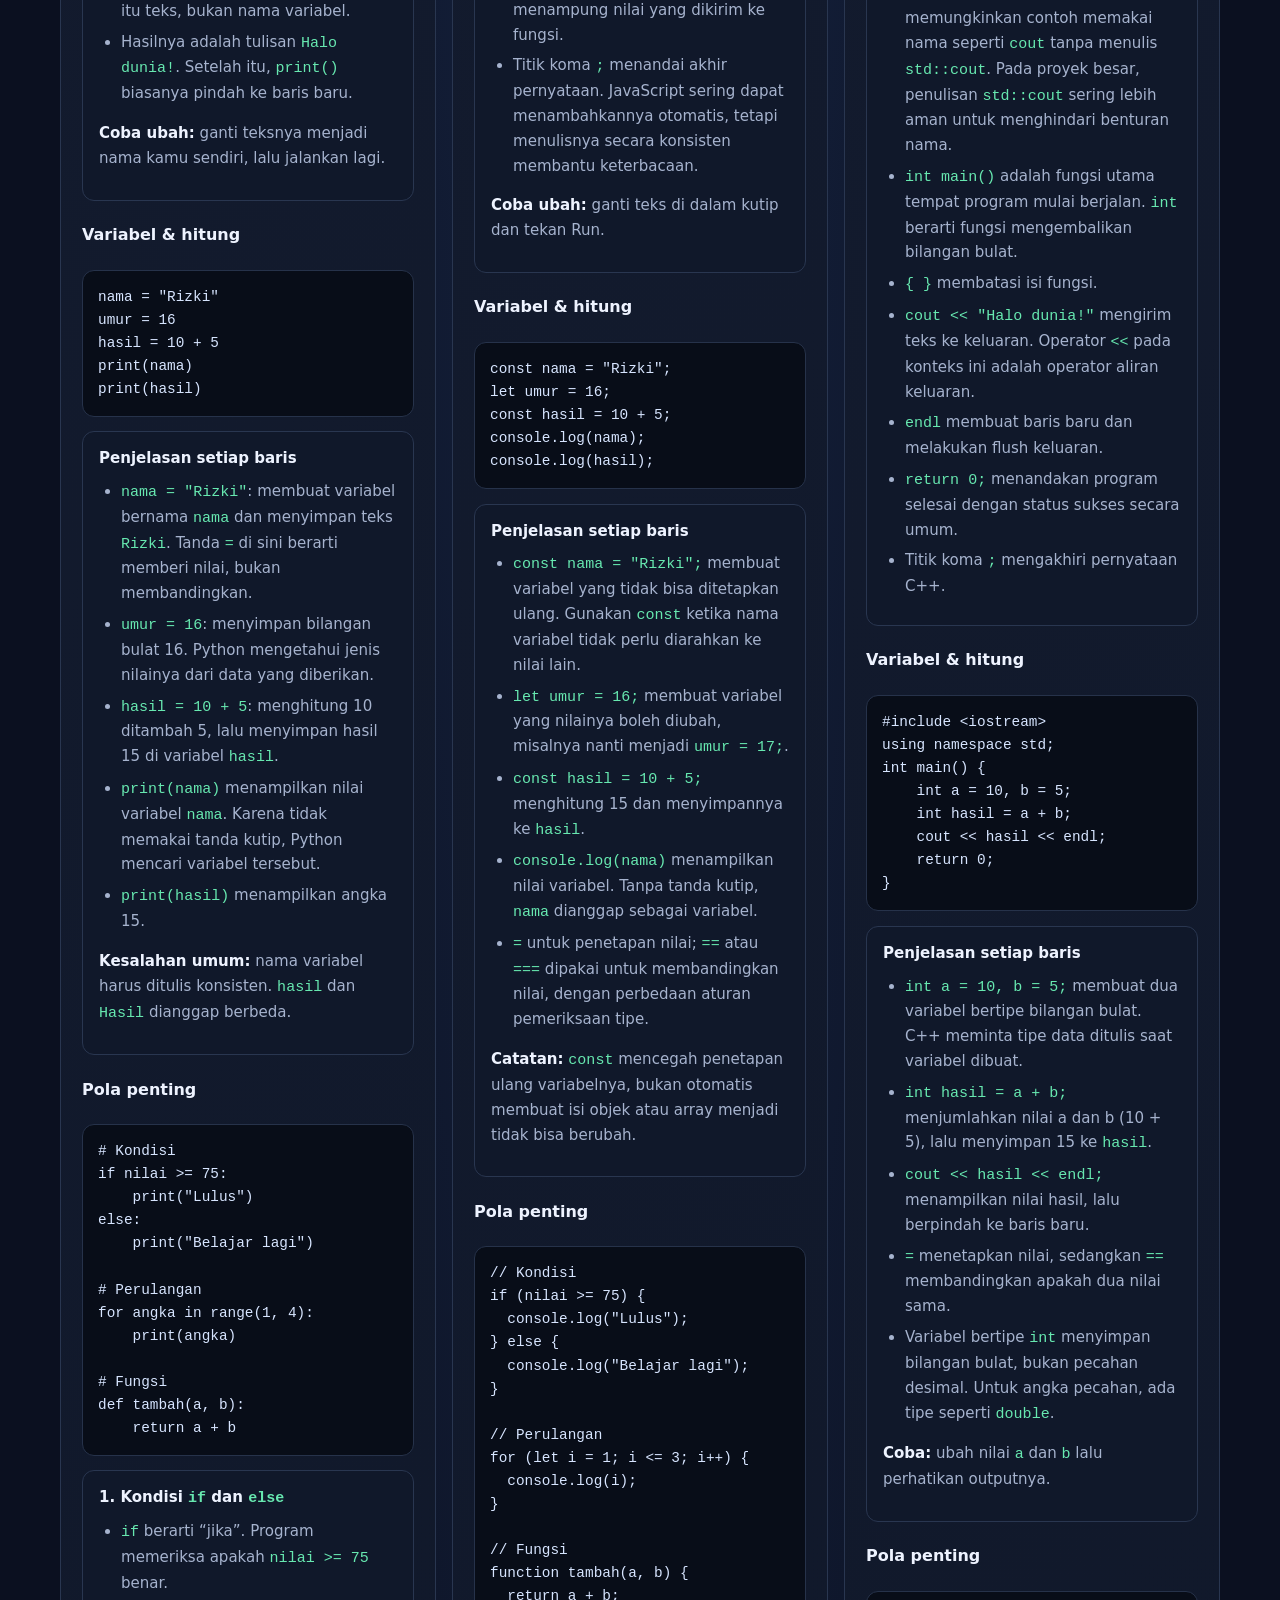
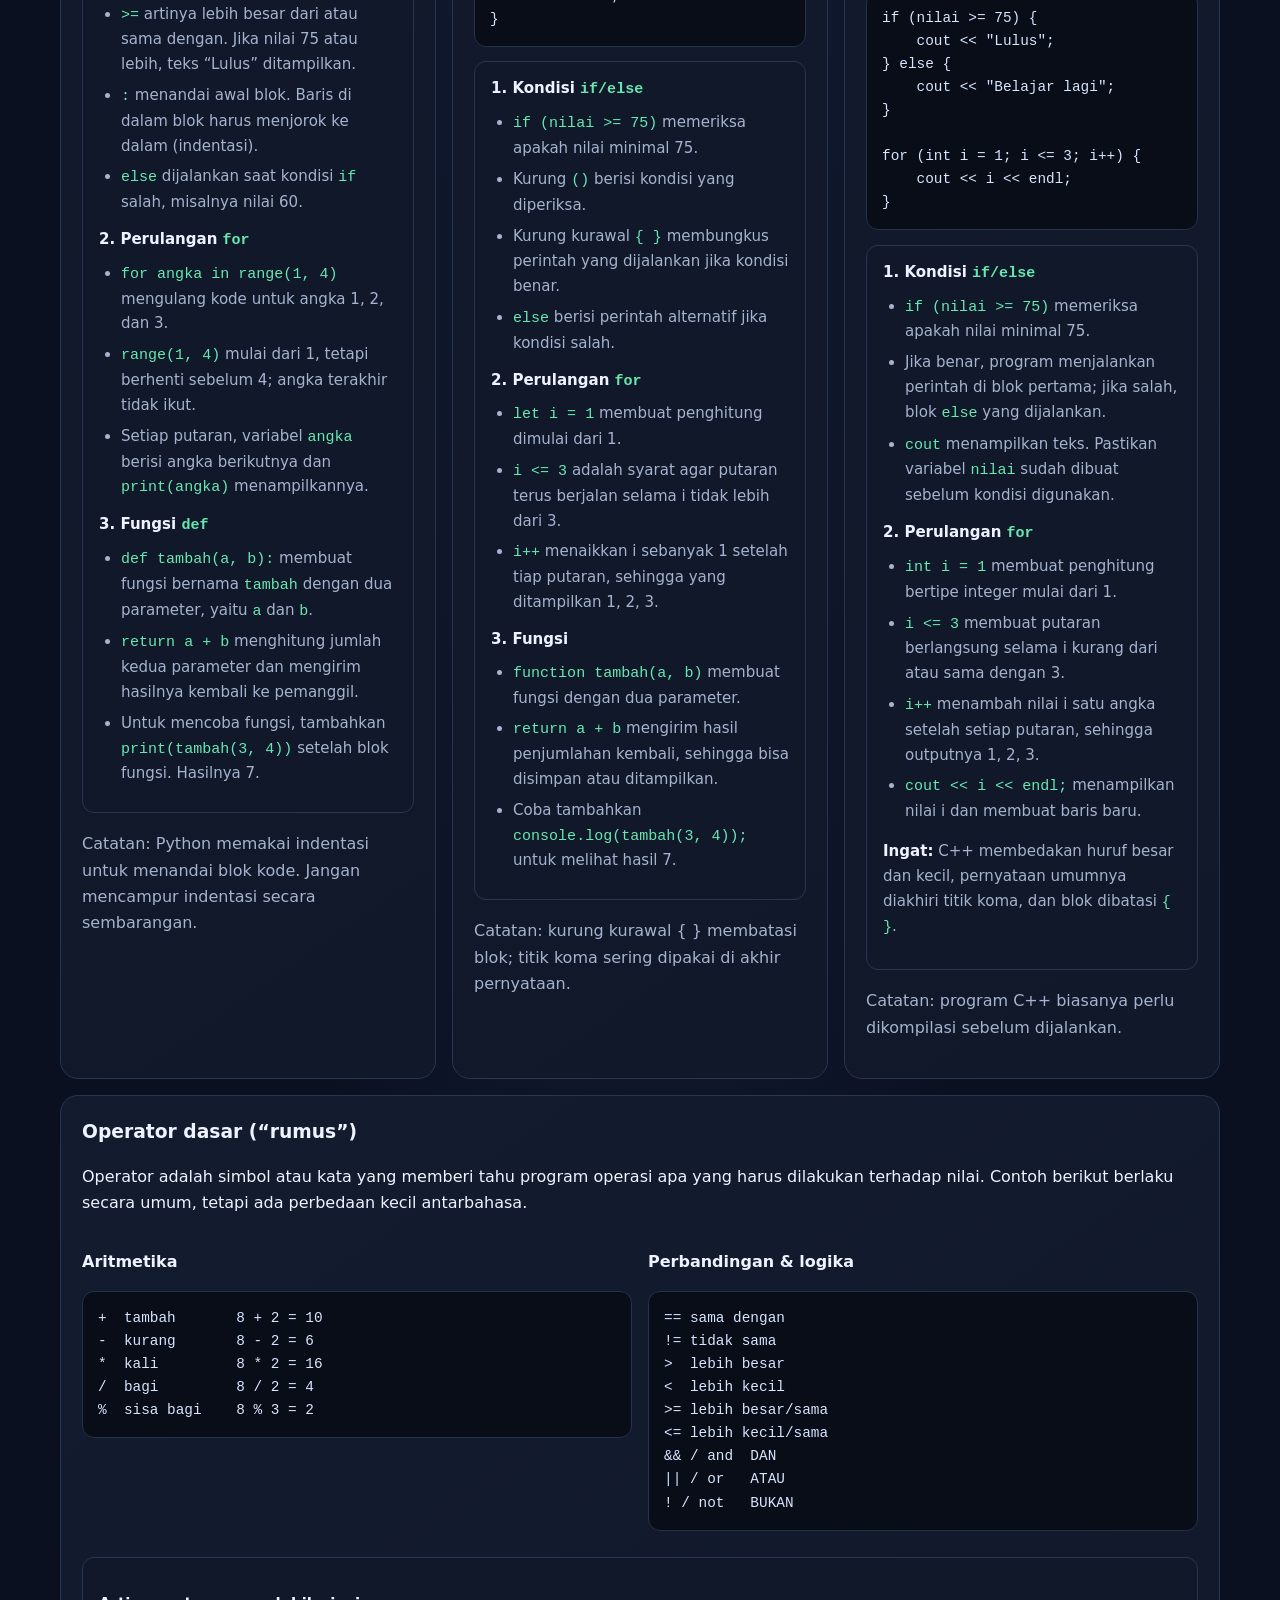
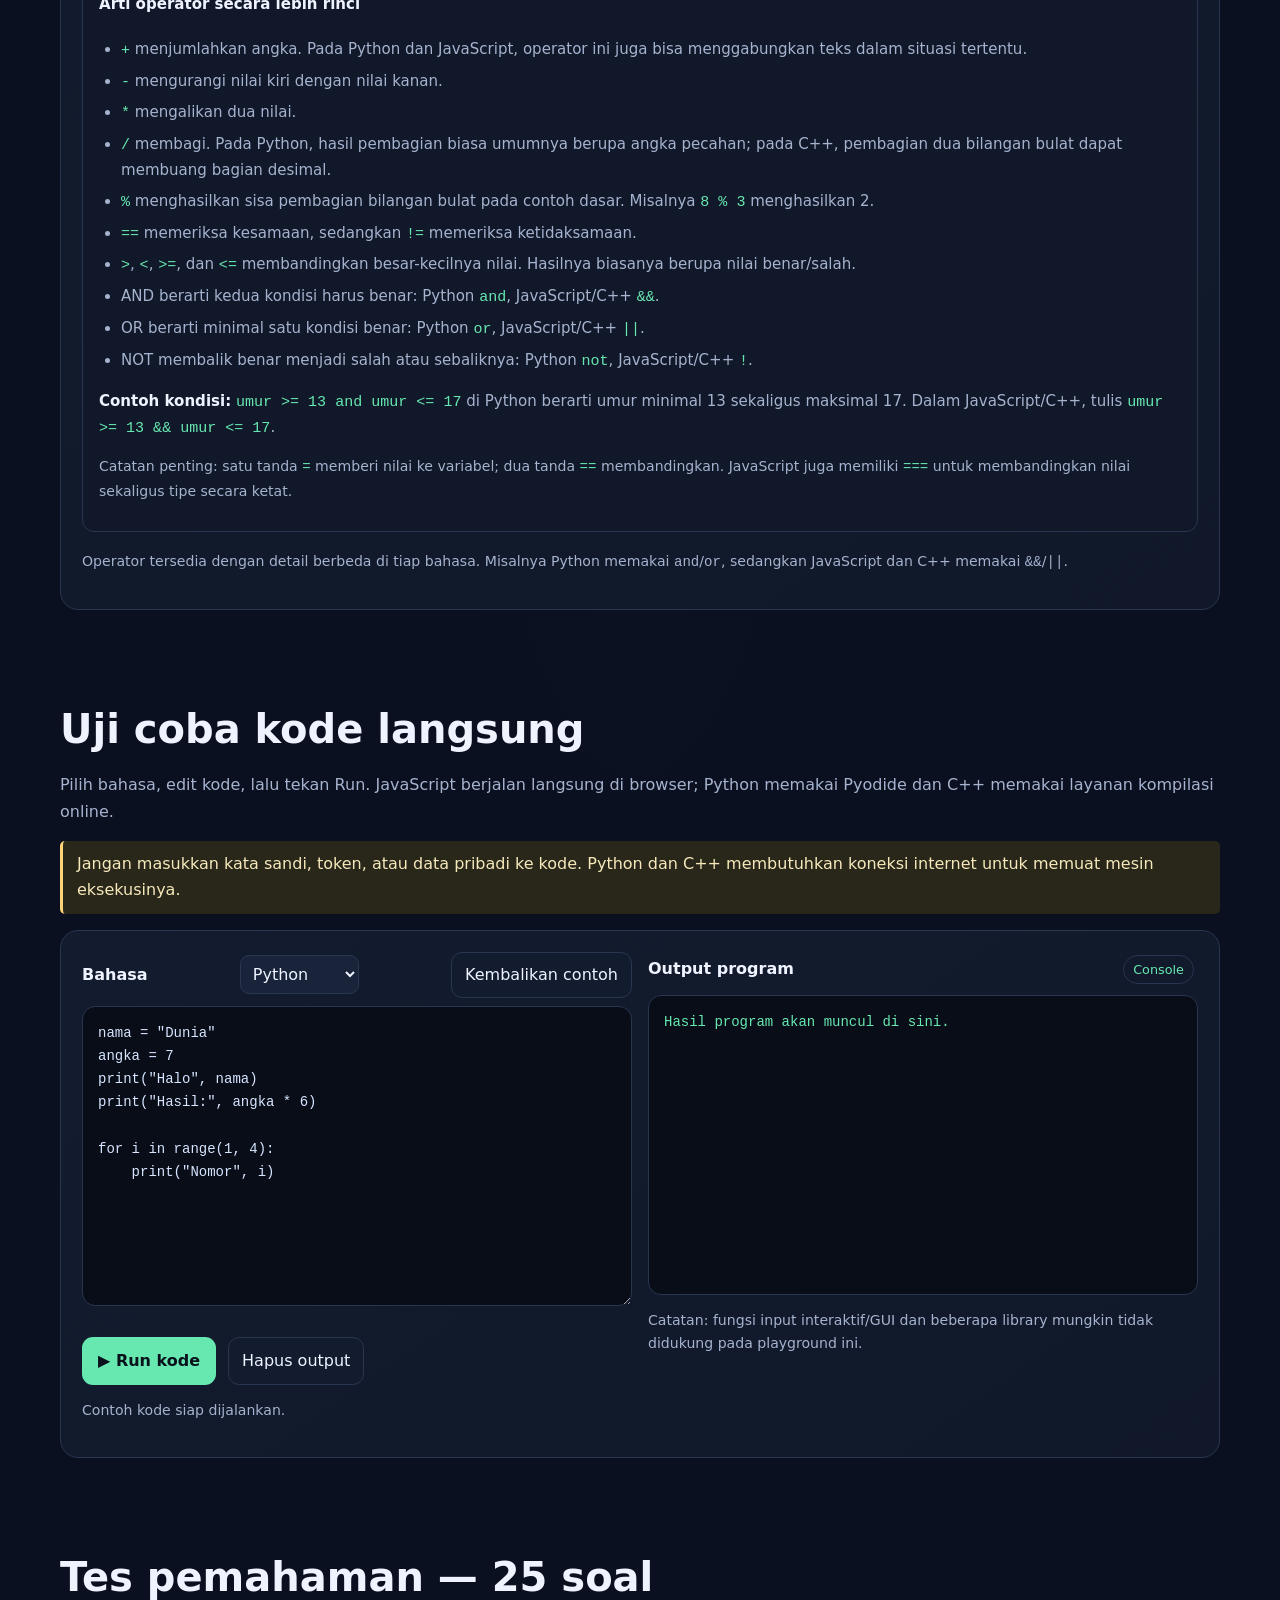
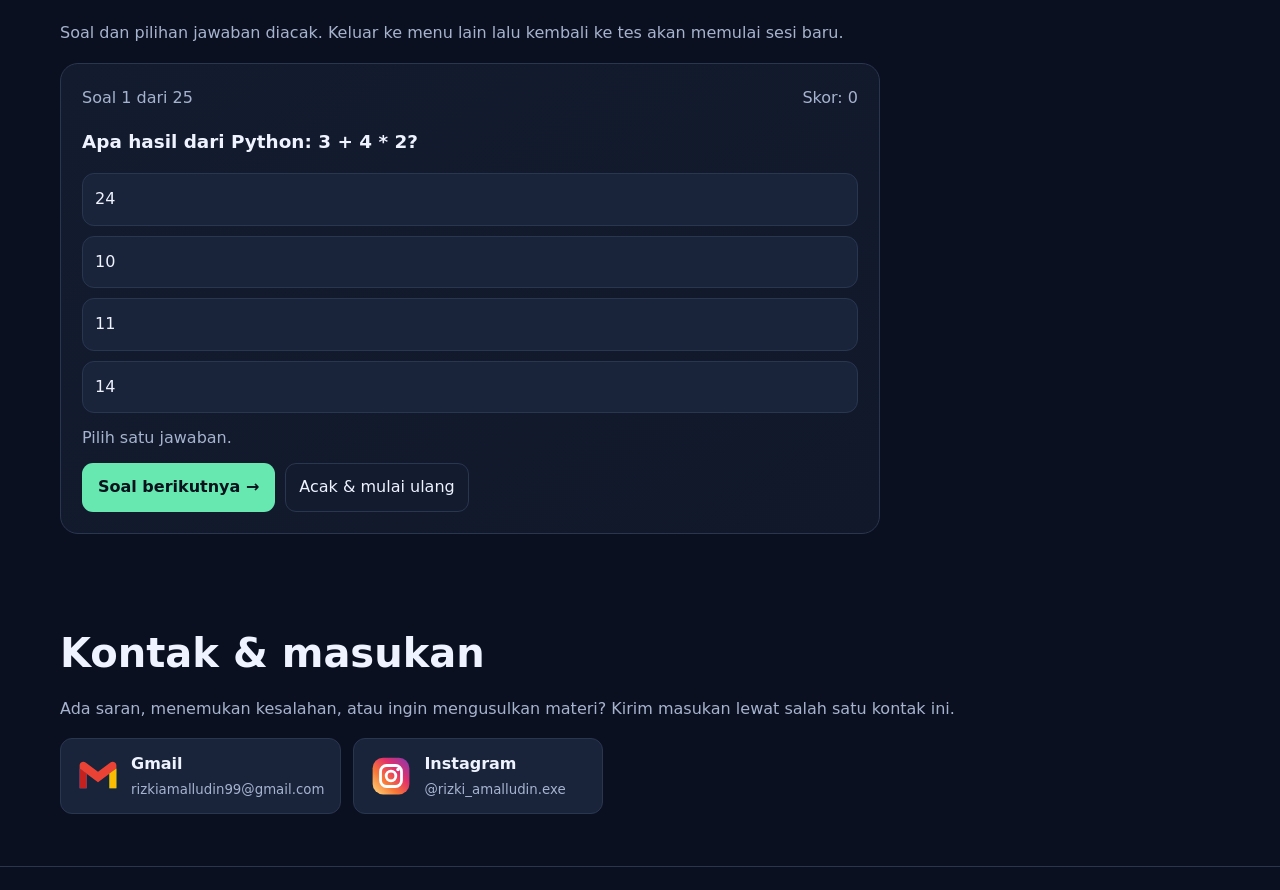
==== commit 979b9d2f: "Harden playground workers with output limits and isolated messaging" ====
--- a/belajar-coding/index.html
+++ b/belajar-coding/index.html
@@ -119,32 +119,36 @@
 let pyWorkerObjectUrl = null;
 const pyWorkerSource = [
   "let pyodideRuntime = null;",
+  "let sendResult = self.postMessage.bind(self);",
   "self.onmessage = async function(event) {",
   "  try {",
   "    if (!pyodideRuntime) {",
   "      importScripts('https://cdn.jsdelivr.net/pyodide/v0.27.7/full/pyodide.js');",
   "      pyodideRuntime = await loadPyodide({ indexURL: 'https://cdn.jsdelivr.net/pyodide/v0.27.7/full/' });",
   "    }",
-  "    self.postMessage({ ready: true });",
+  "    sendResult({ ready: true });",
   "    const denyNetwork = function() { throw new Error('Akses jaringan dinonaktifkan pada playground.'); };",
   "    self.fetch = denyNetwork; self.importScripts = denyNetwork;",
   "    self.XMLHttpRequest = undefined; self.WebSocket = undefined; self.EventSource = undefined;",
-  "    self.Worker = undefined; self.SharedWorker = undefined; self.indexedDB = undefined; self.caches = undefined;",
-  "    const logs = [];",
-  "    pyodideRuntime.setStdout({ batched: function(value) { logs.push(value); } });",
-  "    pyodideRuntime.setStderr({ batched: function(value) { logs.push('Error: ' + value); } });",
+  "    self.Worker = undefined; self.SharedWorker = undefined; self.BroadcastChannel = undefined; self.WebTransport = undefined; self.RTCPeerConnection = undefined; self.indexedDB = undefined; self.caches = undefined;",
+  "    Object.defineProperty(self, 'postMessage', { value: denyNetwork, writable: false, configurable: false });",
+  "    const logs = []; let outputSize = 0;",
+  "    const append = function(value) { if (outputSize >= 20000) return; const chunk = String(value).slice(0, 20000 - outputSize); logs.push(chunk); outputSize += chunk.length; };",
+  "    pyodideRuntime.setStdout({ batched: function(value) { append(value); } });",
+  "    pyodideRuntime.setStderr({ batched: function(value) { append('Error: ' + value); } });",
   "    try {",
   "      await pyodideRuntime.runPythonAsync(event.data.code);",
-  "      self.postMessage({ ok: true, output: logs.join('\\n') || '(Program selesai tanpa output.)' });",
+  "      sendResult({ ok: true, output: logs.join('\\n') || '(Program selesai tanpa output.)' });",
   "    } finally {",
   "      pyodideRuntime.setStdout({ batched: function() {} });",
   "      pyodideRuntime.setStderr({ batched: function() {} });",
   "    }",
   "  } catch (error) {",
-  "    self.postMessage({ ok: false, error: error && error.message ? error.message : String(error) });",
+  "    sendResult({ ok: false, error: error && error.message ? error.message : String(error) });",
   "  }",
   "};"
 ].join('\n');
+
 function resetPyWorker(worker) {
   if (worker) worker.terminate();
   if (pyWorkerInstance === worker) {
@@ -200,20 +204,26 @@
  $('output').textContent='Menjalankan kode...';$('runStatus').textContent='Sedang berjalan…';btn.disabled=true;
  try{
   if(lang==='javascript'){
+   if(/\bimport\s*\(/.test(code))throw new Error('Dynamic import tidak diizinkan pada playground.');
+   if(code.length>20000)throw new Error('Kode maksimal 20.000 karakter.');
    const workerSource = [
     "const denyNetwork = function() { throw new Error('Akses jaringan dinonaktifkan pada playground.'); };",
     "self.fetch = denyNetwork; self.importScripts = denyNetwork;",
     "self.XMLHttpRequest = undefined; self.WebSocket = undefined; self.EventSource = undefined;",
-    "self.Worker = undefined; self.SharedWorker = undefined; self.indexedDB = undefined; self.caches = undefined;",
+    "self.Worker = undefined; self.SharedWorker = undefined; self.BroadcastChannel = undefined; self.WebTransport = undefined; self.RTCPeerConnection = undefined; self.indexedDB = undefined; self.caches = undefined;",
     "self.onmessage = function(event) {",
-    " const logs = [];",
-    " const format = function(value) { if (typeof value === 'string') return value; try { return JSON.stringify(value); } catch (_) { return String(value); } };",
-    " const safeConsole = { log: function() { logs.push(Array.from(arguments).map(format).join(' ')); }, warn: function() { logs.push('⚠ ' + Array.from(arguments).map(format).join(' ')); }, error: function() { logs.push('Error: ' + Array.from(arguments).map(format).join(' ')); }, clear: function() { logs.splice(0); } };",
-    " try { const execute = new Function('console', '\"use strict\";\\n' + event.data.code); execute(safeConsole); self.postMessage({ ok: true, output: logs.join('\\n') || '(Program selesai tanpa output.)' }); }",
-    " catch (error) { self.postMessage({ ok: false, error: error && error.message ? error.message : String(error) }); }",
+    " const sendResult = self.postMessage.bind(self);",
+    " const logs = []; let outputSize = 0;",
+    " const append = function(line) { if (outputSize >= 20000) return; const chunk = String(line).slice(0, 20000 - outputSize); logs.push(chunk); outputSize += chunk.length; };",
+    " const format = function(value) { if (typeof value === 'string') return value.slice(0, 2000); try { return JSON.stringify(value).slice(0, 2000); } catch (_) { return String(value).slice(0, 2000); } };",
+    " const safeConsole = { log: function() { append(Array.from(arguments).map(format).join(' ')); }, warn: function() { append('⚠ ' + Array.from(arguments).map(format).join(' ')); }, error: function() { append('Error: ' + Array.from(arguments).map(format).join(' ')); }, clear: function() { logs.splice(0); outputSize = 0; } };",
+    " const denyNetwork = function() { throw new Error('Akses jaringan dinonaktifkan pada playground.'); };",
+    " Object.defineProperty(self, 'postMessage', { value: denyNetwork, writable: false, configurable: false });",
+    " try { const execute = new Function('console', '\\\"use strict\\\";\\\\n' + event.data.code); execute(safeConsole); sendResult({ ok: true, output: logs.join('\\\\n') || '(Program selesai tanpa output.)' }); }",
+    " catch (error) { sendResult({ ok: false, error: error && error.message ? error.message : String(error) }); }",
     "};"
-   ].join('\n');
-   const workerUrl=URL.createObjectURL(new Blob([workerSource],{type:'text/javascript'}));
+   ].join('\\n');
+const workerUrl=URL.createObjectURL(new Blob([workerSource],{type:'text/javascript'}));
    const worker=new Worker(workerUrl);
    try {
     const result=await new Promise((resolve,reject)=>{
@@ -227,6 +237,7 @@
     $('runStatus').textContent='JavaScript selesai dijalankan di lingkungan terpisah.';
    } finally { worker.terminate(); URL.revokeObjectURL(workerUrl); }
   }else if(lang==='python'){
+   if(code.length>20000)throw new Error('Kode maksimal 20.000 karakter.');
    $('runStatus').textContent='Menyiapkan mesin Python terisolasi…';
    const pythonOutput=await executePython(code);
    $('output').textContent=pythonOutput;
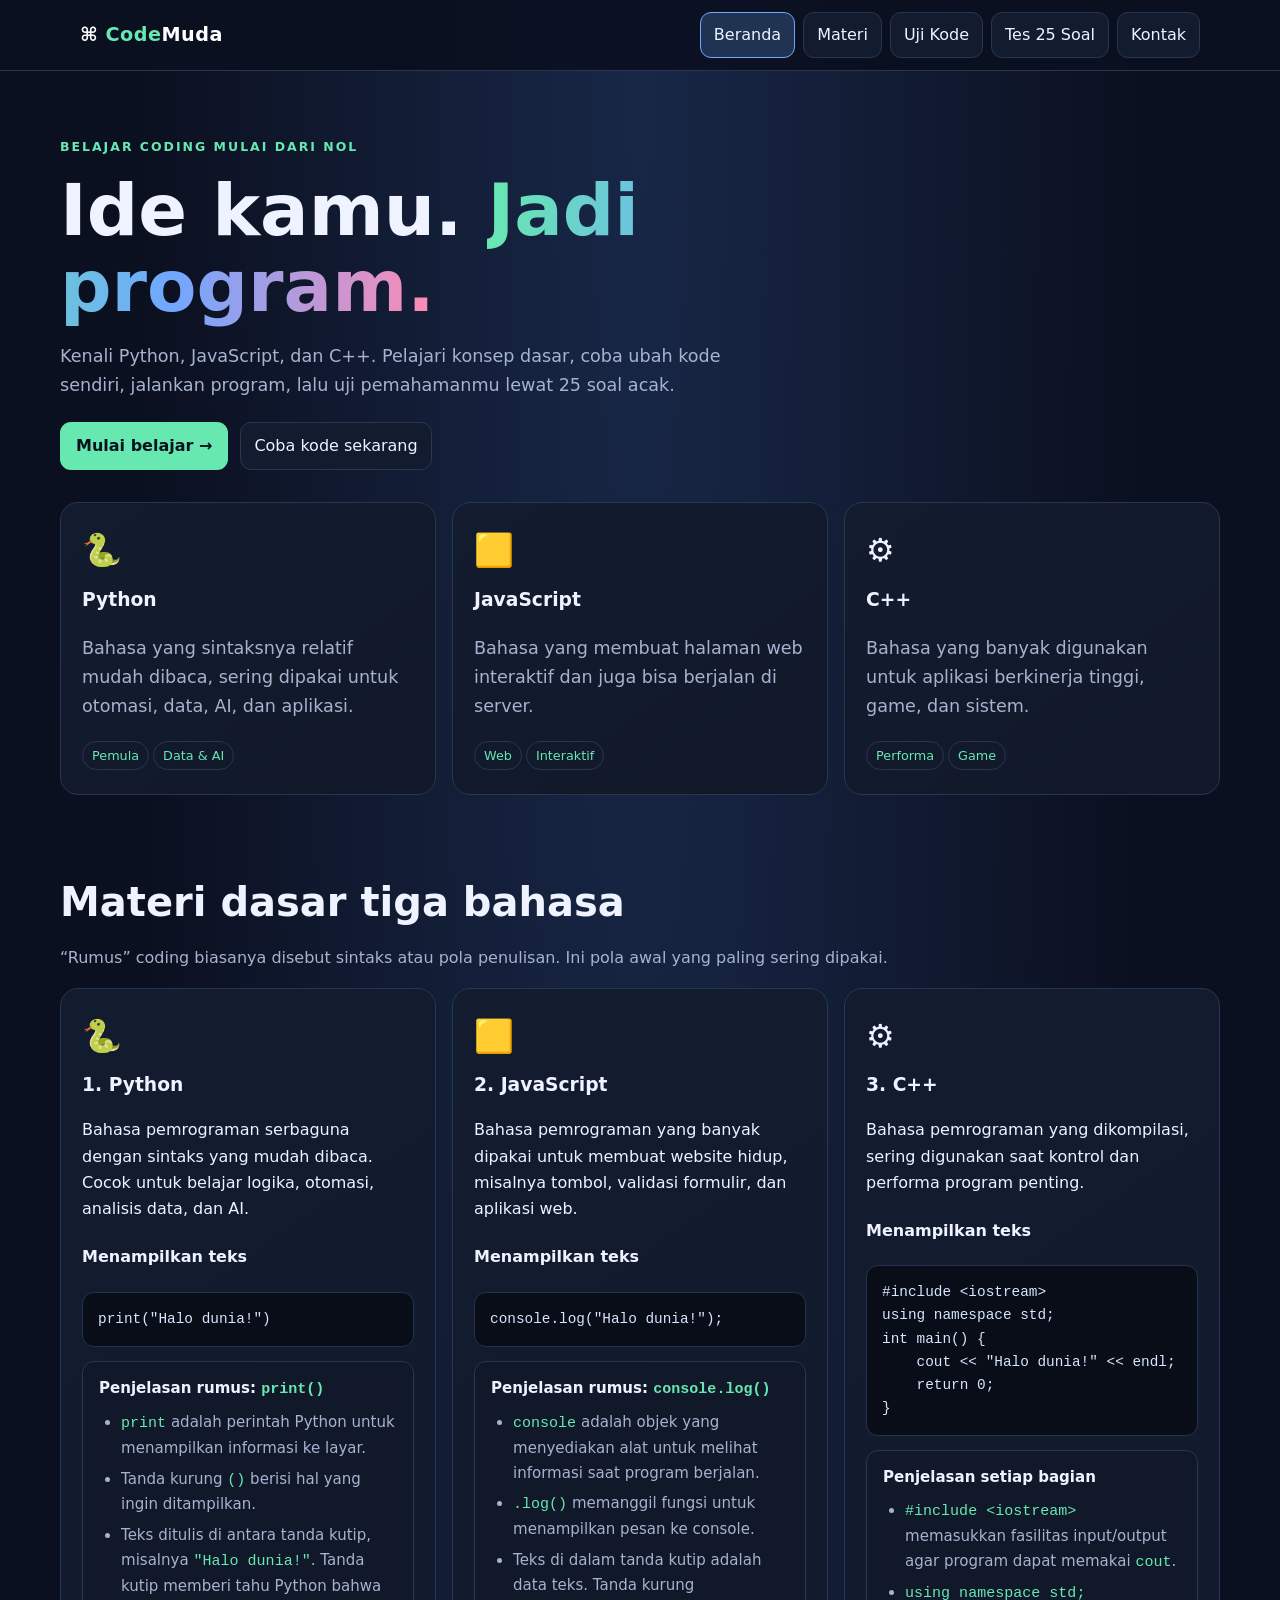
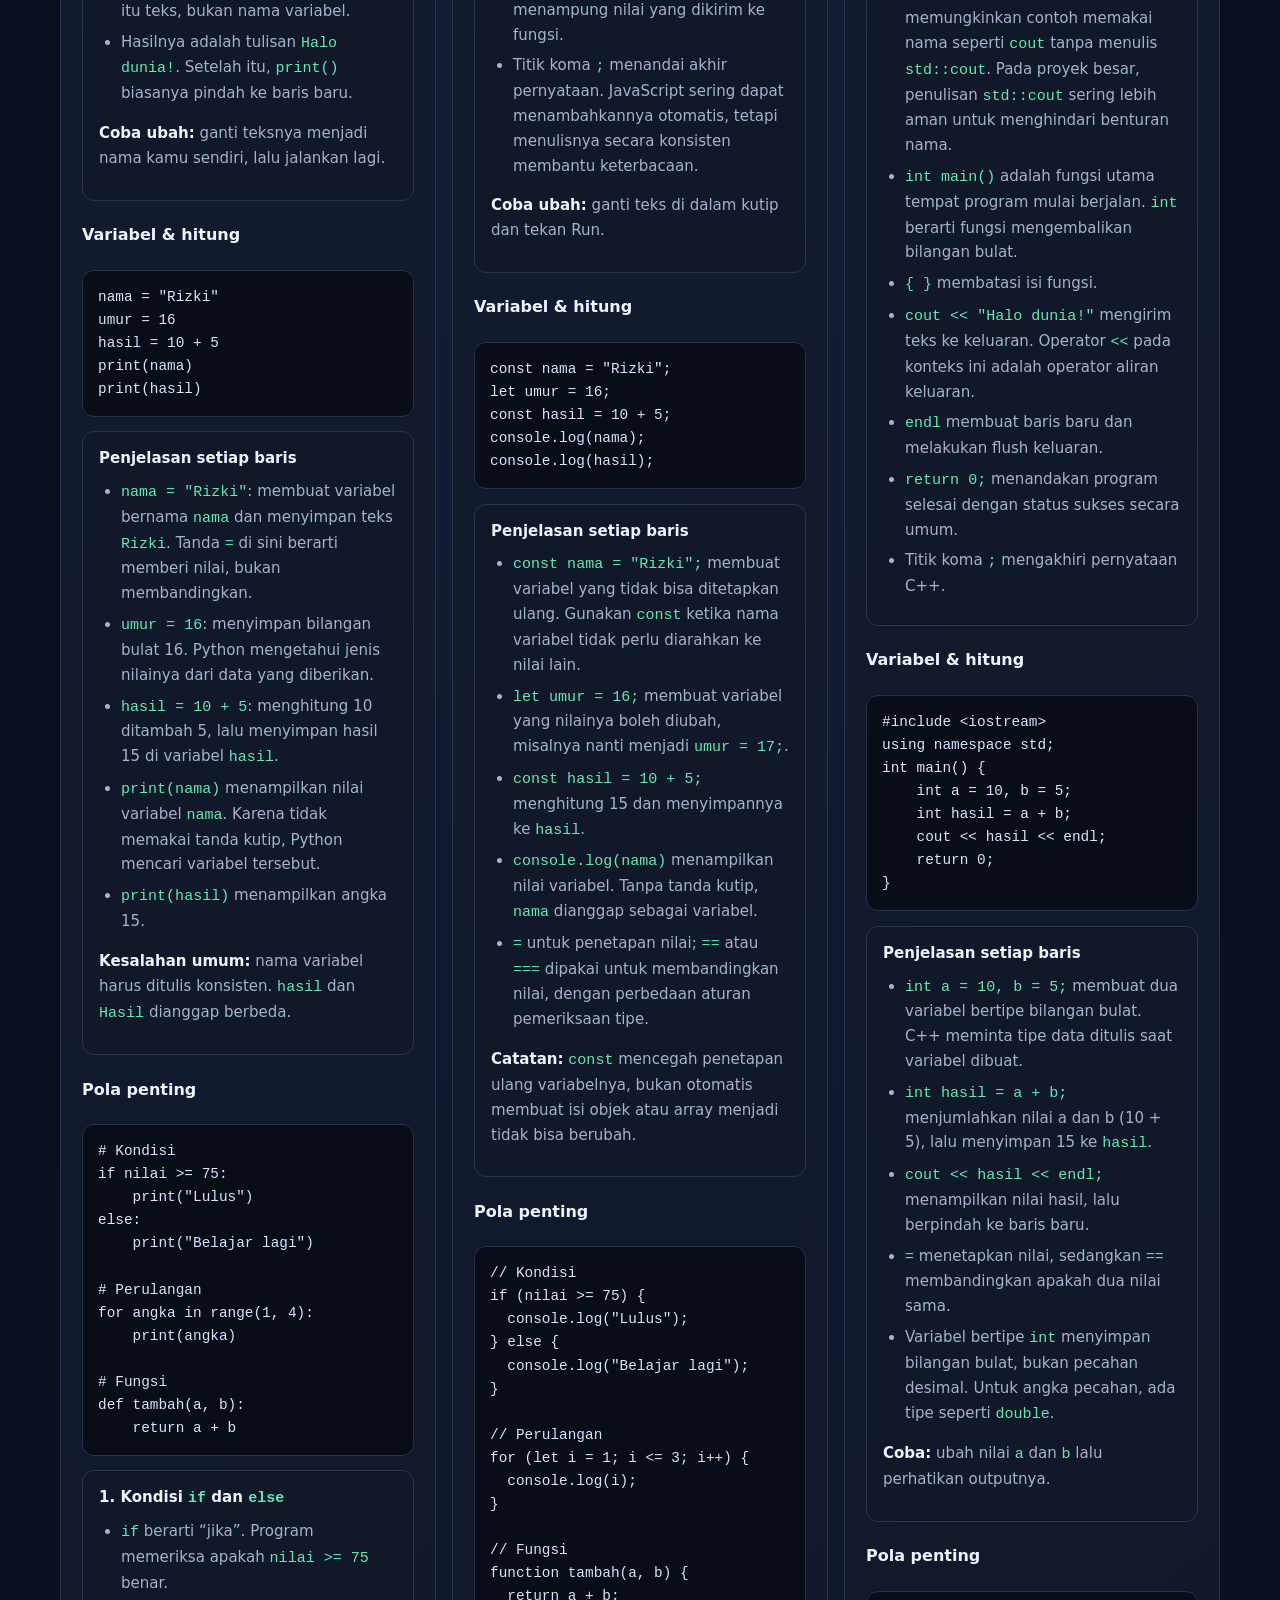
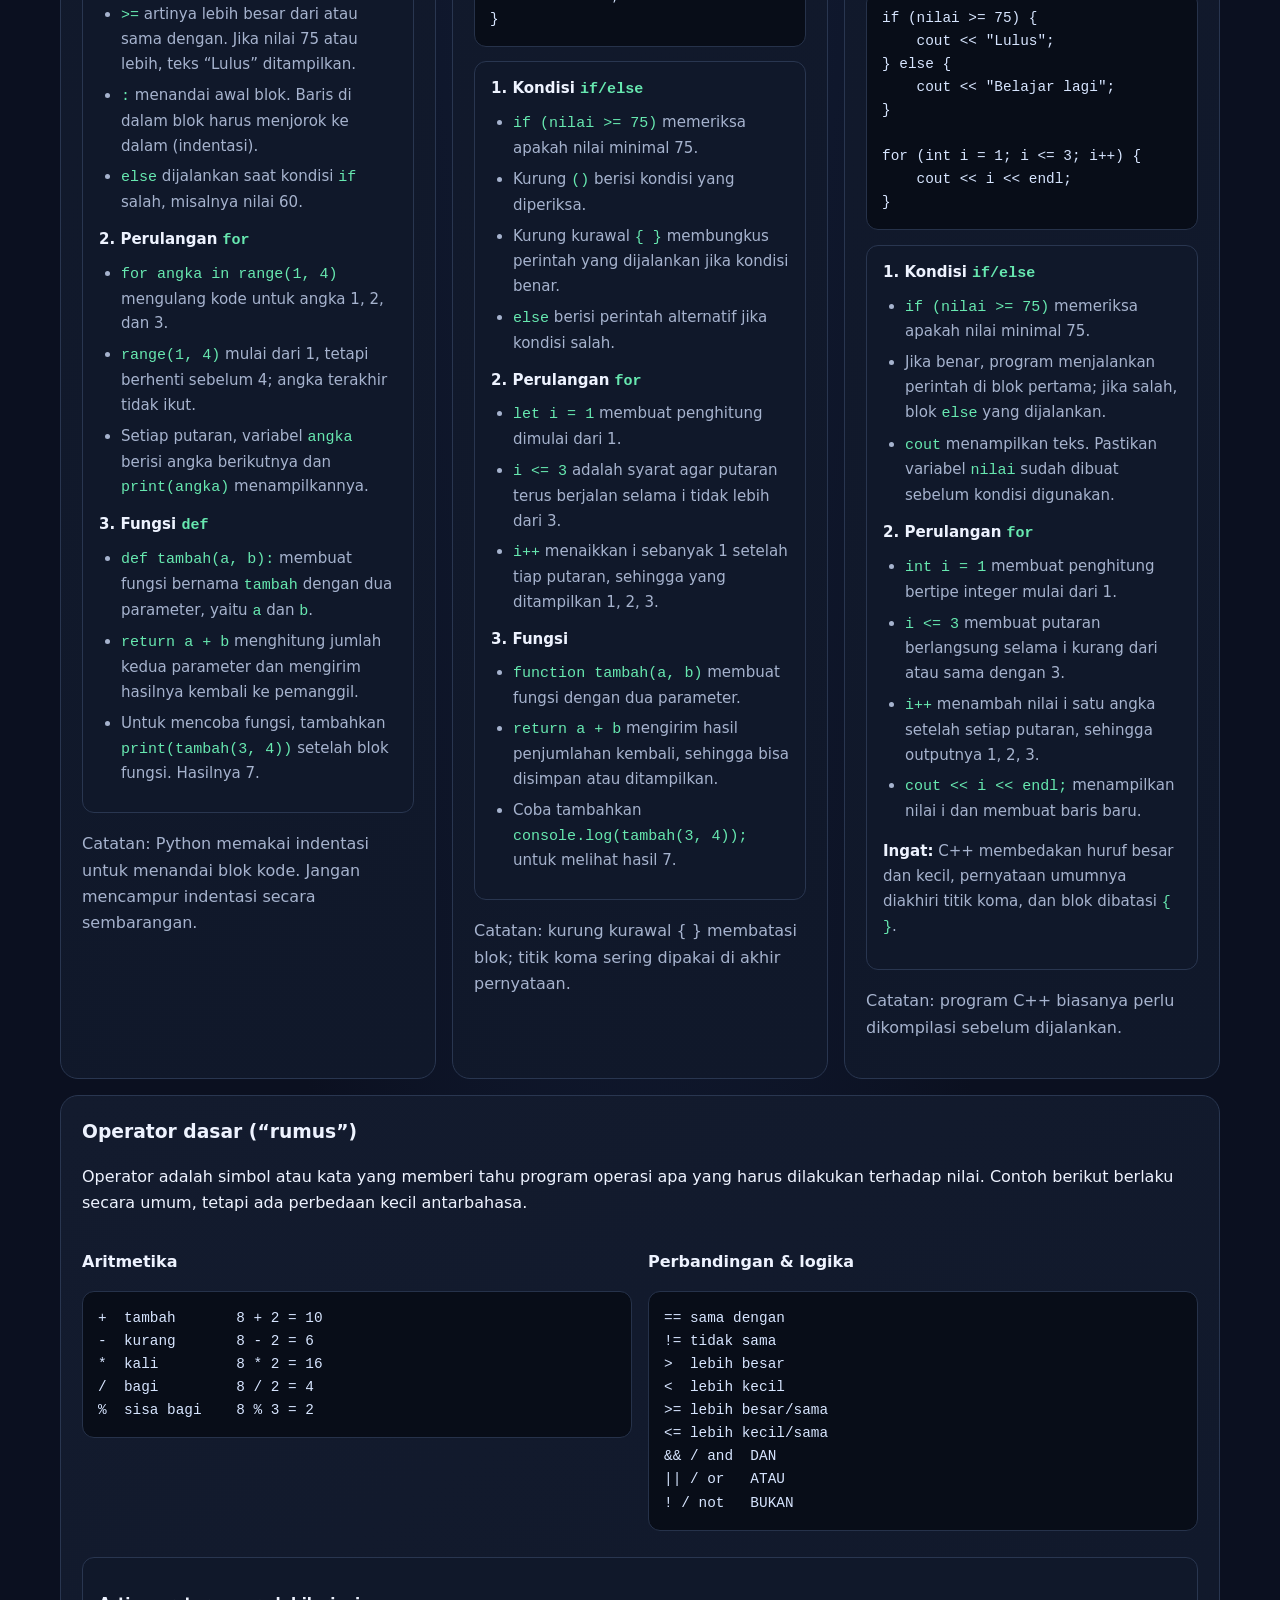
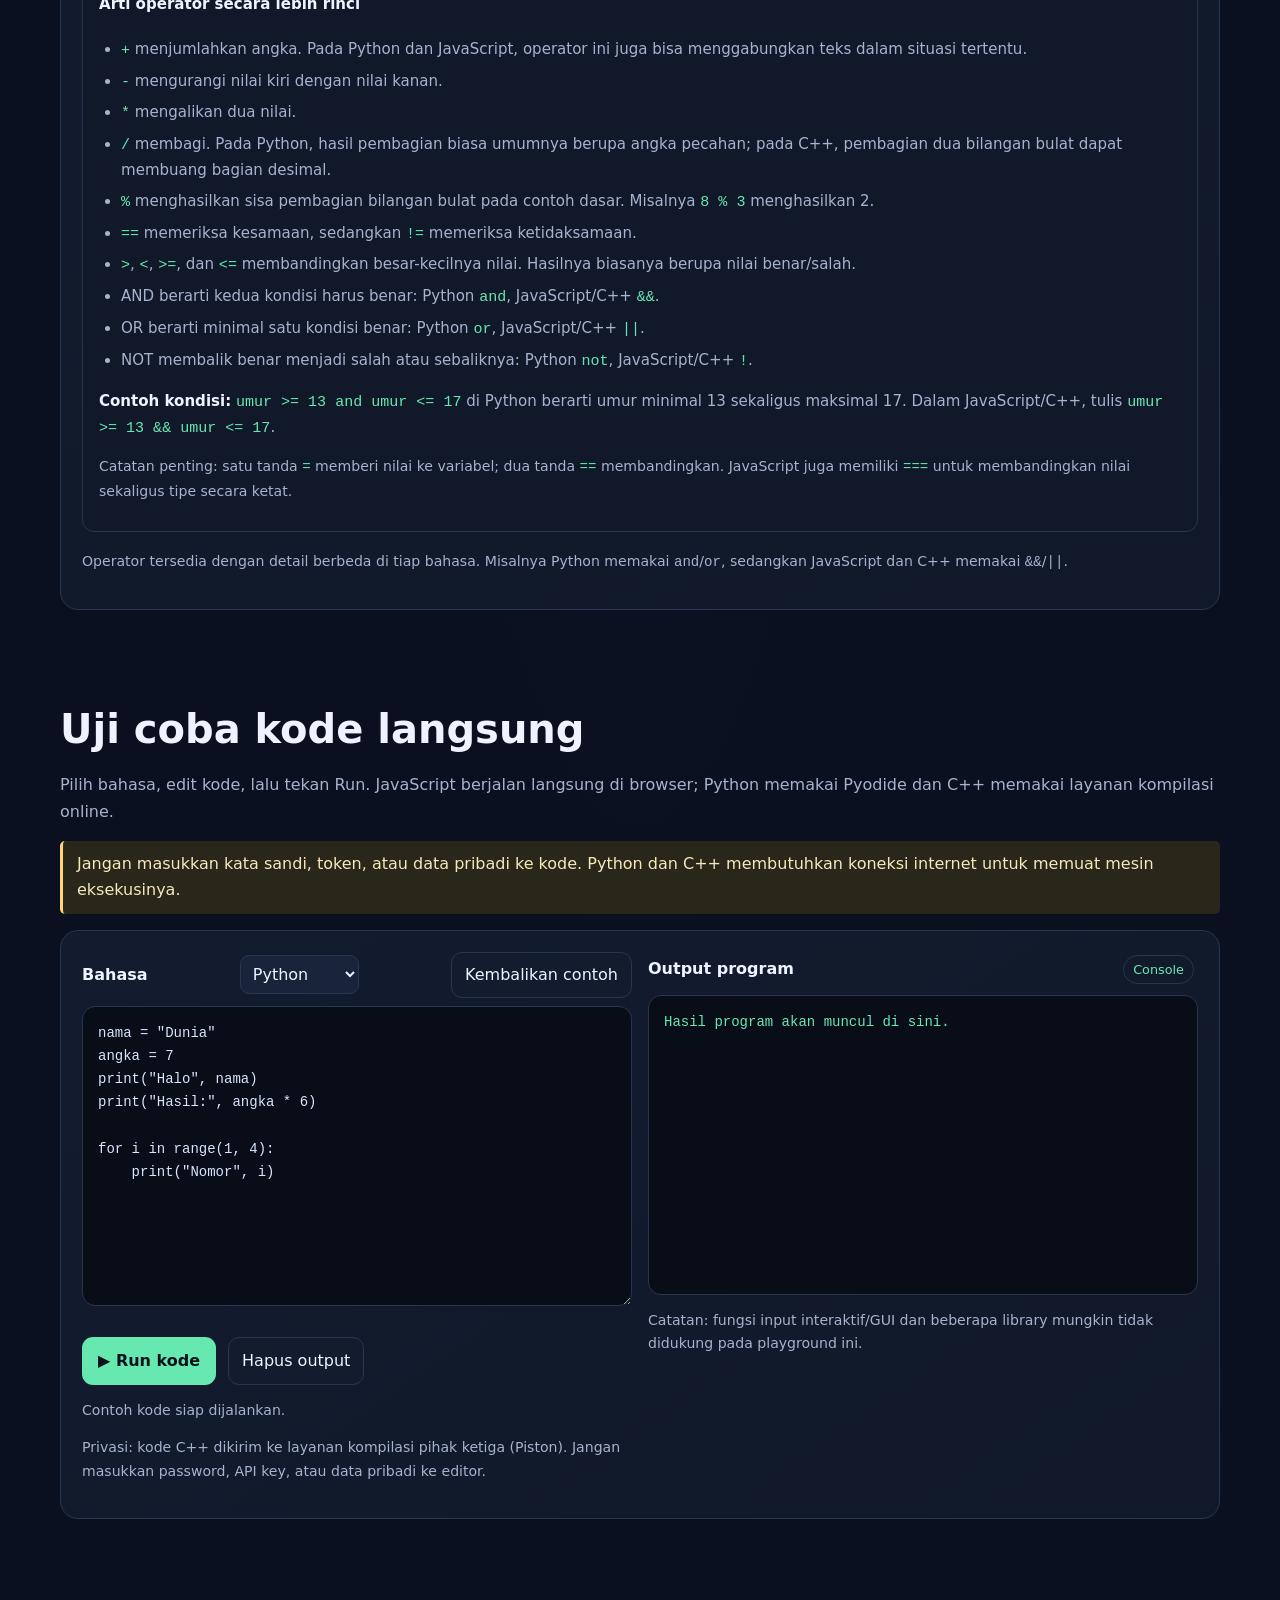
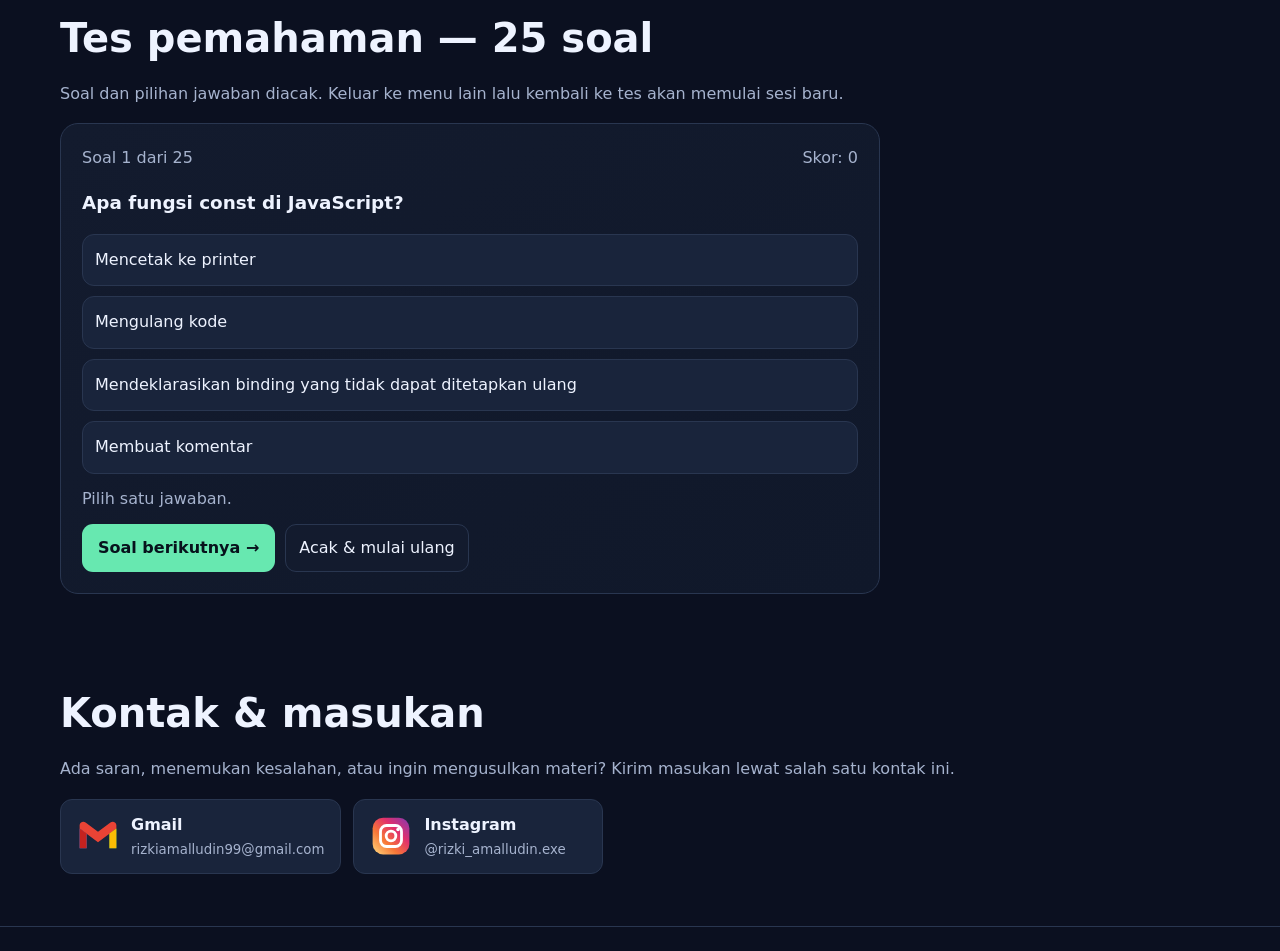
==== commit 2da9e8f3: "Add C++ compiler privacy notice and bounded execution" ====
--- a/belajar-coding/index.html
+++ b/belajar-coding/index.html
@@ -101,7 +101,8 @@
 ! / not   BUKAN</pre></div></div><div class="detail"><h4>Arti operator secara lebih rinci</h4><ul><li><code>+</code> menjumlahkan angka. Pada Python dan JavaScript, operator ini juga bisa menggabungkan teks dalam situasi tertentu.</li><li><code>-</code> mengurangi nilai kiri dengan nilai kanan.</li><li><code>*</code> mengalikan dua nilai.</li><li><code>/</code> membagi. Pada Python, hasil pembagian biasa umumnya berupa angka pecahan; pada C++, pembagian dua bilangan bulat dapat membuang bagian desimal.</li><li><code>%</code> menghasilkan sisa pembagian bilangan bulat pada contoh dasar. Misalnya <code>8 % 3</code> menghasilkan 2.</li><li><code>==</code> memeriksa kesamaan, sedangkan <code>!=</code> memeriksa ketidaksamaan.</li><li><code>&gt;</code>, <code>&lt;</code>, <code>&gt;=</code>, dan <code>&lt;=</code> membandingkan besar-kecilnya nilai. Hasilnya biasanya berupa nilai benar/salah.</li><li>AND berarti kedua kondisi harus benar: Python <code>and</code>, JavaScript/C++ <code>&amp;&amp;</code>.</li><li>OR berarti minimal satu kondisi benar: Python <code>or</code>, JavaScript/C++ <code>||</code>.</li><li>NOT membalik benar menjadi salah atau sebaliknya: Python <code>not</code>, JavaScript/C++ <code>!</code>.</li></ul><p><b>Contoh kondisi:</b> <code>umur >= 13 and umur <= 17</code> di Python berarti umur minimal 13 sekaligus maksimal 17. Dalam JavaScript/C++, tulis <code>umur >= 13 &amp;&amp; umur <= 17</code>.</p><p class="small">Catatan penting: satu tanda <code>=</code> memberi nilai ke variabel; dua tanda <code>==</code> membandingkan. JavaScript juga memiliki <code>===</code> untuk membandingkan nilai sekaligus tipe secara ketat.</p></div><p class="small">Operator tersedia dengan detail berbeda di tiap bahasa. Misalnya Python memakai <code>and</code>/<code>or</code>, sedangkan JavaScript dan C++ memakai <code>&amp;&amp;</code>/<code>||</code>.</p></div>
 </section>
 <section id="playground" class="section wrap"><h2>Uji coba kode langsung</h2><p class="sub">Pilih bahasa, edit kode, lalu tekan Run. JavaScript berjalan langsung di browser; Python memakai Pyodide dan C++ memakai layanan kompilasi online.</p><div class="notice">Jangan masukkan kata sandi, token, atau data pribadi ke kode. Python dan C++ membutuhkan koneksi internet untuk memuat mesin eksekusinya.</div>
-<div class="card" style="margin-top:16px"><div class="playground"><div class="editorbox"><div class="editorhead"><label for="language"><b>Bahasa</b></label><select id="language"><option value="python">Python</option><option value="javascript">JavaScript</option><option value="cpp">C++</option></select><button id="resetCode" class="btn">Kembalikan contoh</button></div><textarea id="code" class="editor" spellcheck="false" aria-label="Editor kode"></textarea><div class="hero-actions"><button id="runCode" class="primary">▶ Run kode</button><button id="clearOutput" class="btn">Hapus output</button></div><p id="runStatus" class="small">Siap menjalankan kode.</p></div><div class="editorbox"><div class="editorhead"><b>Output program</b><span class="tag">Console</span></div><div id="output" class="output" role="status" aria-live="polite">Hasil program akan muncul di sini.</div><p class="small">Catatan: fungsi input interaktif/GUI dan beberapa library mungkin tidak didukung pada playground ini.</p></div></div></div></section>
+<div class="card" style="margin-top:16px"><div class="playground"><div class="editorbox"><div class="editorhead"><label for="language"><b>Bahasa</b></label><select id="language"><option value="python">Python</option><option value="javascript">JavaScript</option><option value="cpp">C++</option></select><button id="resetCode" class="btn">Kembalikan contoh</button></div><textarea id="code" class="editor" spellcheck="false" aria-label="Editor kode"></textarea><div class="hero-actions"><button id="runCode" class="primary">▶ Run kode</button><button id="clearOutput" class="btn">Hapus output</button></div><p id="runStatus" class="small">Siap menjalankan kode.</p>
+<p class="small">Privasi: kode C++ dikirim ke layanan kompilasi pihak ketiga (Piston). Jangan masukkan password, API key, atau data pribadi ke editor.</p></div><div class="editorbox"><div class="editorhead"><b>Output program</b><span class="tag">Console</span></div><div id="output" class="output" role="status" aria-live="polite">Hasil program akan muncul di sini.</div><p class="small">Catatan: fungsi input interaktif/GUI dan beberapa library mungkin tidak didukung pada playground ini.</p></div></div></div></section>
 <section id="quiz" class="section wrap"><h2>Tes pemahaman — 25 soal</h2><p class="sub">Soal dan pilihan jawaban diacak. Keluar ke menu lain lalu kembali ke tes akan memulai sesi baru.</p><div class="card quizbox"><div class="quiztop"><span id="quizProgress">Soal 1 dari 25</span><span id="quizScore">Skor: 0</span></div><div id="question" class="question"></div><div id="answers" class="answers"></div><div id="feedback" class="feedback" aria-live="polite"></div><div class="quizactions"><button id="nextQuestion" class="primary" disabled>Soal berikutnya →</button><button id="restartQuiz" class="btn">Acak & mulai ulang</button></div></div></section>
 <section id="kontak" class="section wrap"><h2>Kontak & masukan</h2><p class="sub">Ada saran, menemukan kesalahan, atau ingin mengusulkan materi? Kirim masukan lewat salah satu kontak ini.</p><div class="contact"><a class="contact-link" href="mailto:rizkiamalludin99@gmail.com?subject=Masukan%20CodeMuda"><svg class="contact-icon gmail" viewBox="0 0 48 36" role="img" aria-label="Logo Gmail"><path fill="#4285F4" d="M3 9.5V32h8V15z"/><path fill="#34A853" d="M37 15v17h8V9.5z"/><path fill="#EA4335" d="M3 9.5V5.8C3 2.4 7 .6 9.8 2.5L24 13l14.2-10.5C41 .6 45 2.4 45 5.8v3.7L24 25z"/><path fill="#C5221F" d="M3 9.5 11 15v17H3z"/><path fill="#FBBC04" d="M37 15 45 9.5V32h-8z"/></svg><span><b>Gmail</b><small>rizkiamalludin99@gmail.com</small></span></a><a class="contact-link" href="https://www.instagram.com/rizki_amalludin.exe/" target="_blank" rel="noopener noreferrer"><svg class="contact-icon instagram" viewBox="0 0 48 48" role="img" aria-label="Logo Instagram"><defs><linearGradient id="igGradient" x1="0" y1="1" x2="1" y2="0"><stop offset="0" stop-color="#FFDC80"/><stop offset=".35" stop-color="#F77737"/><stop offset=".65" stop-color="#E1306C"/><stop offset="1" stop-color="#833AB4"/></linearGradient></defs><rect x="3" y="3" width="42" height="42" rx="12" fill="url(#igGradient)"/><rect x="12" y="12" width="24" height="24" rx="7" fill="none" stroke="#fff" stroke-width="3.2"/><circle cx="24" cy="24" r="5.5" fill="none" stroke="#fff" stroke-width="3.2"/><circle cx="32" cy="16.5" r="2" fill="#fff"/></svg><span><b>Instagram</b><small>@rizki_amalludin.exe</small></span></a></div></section>
 </main><footer class="footer"><div class="wrap">© <span id="year"></span> CodeMuda · Belajar sedikit demi sedikit, praktik setiap hari.</div></footer>
@@ -203,6 +204,7 @@
  const lang=$('language').value, code=$('code').value, btn=$('runCode');
  $('output').textContent='Menjalankan kode...';$('runStatus').textContent='Sedang berjalan…';btn.disabled=true;
  try{
+  if(code.length>20000)throw new Error('Kode maksimal 20.000 karakter untuk semua bahasa.');
   if(lang==='javascript'){
    if(/\bimport\s*\(/.test(code))throw new Error('Dynamic import tidak diizinkan pada playground.');
    if(code.length>20000)throw new Error('Kode maksimal 20.000 karakter.');
@@ -242,9 +244,21 @@
    const pythonOutput=await executePython(code);
    $('output').textContent=pythonOutput;
    $('runStatus').textContent='Python selesai dijalankan di lingkungan terpisah.';
-  }else{   $('runStatus').textContent='Mengirim kode C++ ke layanan kompilasi…';
-   const response=await fetch('https://emkc.org/api/v2/piston/execute',{method:'POST',headers:{'Content-Type':'application/json'},body:JSON.stringify({language:'c++',version:'*',files:[{name:'main.cpp',content:code}]})});
-   if(!response.ok)throw Error('Layanan C++ tidak merespons (HTTP '+response.status+').');const data=await response.json();const r=data.run||{};let out=(r.stdout||'')+(r.stderr?'\n'+r.stderr:'');if(data.compile&&data.compile.stderr)out+='\n'+data.compile.stderr;$('output').textContent=out.trim()||'(Program selesai tanpa output.)';$('runStatus').textContent=(r.code===0?'C++ selesai dijalankan.':'Program berakhir dengan kode '+r.code+'.');
+  }else{
+   $('runStatus').textContent='Mengirim kode C++ ke layanan kompilasi pihak ketiga…';
+   const controller=new AbortController();
+   const compileTimer=setTimeout(()=>controller.abort(),15000);
+   try {
+    const response=await fetch('https://emkc.org/api/v2/piston/execute',{method:'POST',headers:{'Content-Type':'application/json'},body:JSON.stringify({language:'c++',version:'*',files:[{name:'main.cpp',content:code}]}),signal:controller.signal});
+    if(!response.ok)throw Error('Layanan C++ tidak merespons (HTTP '+response.status+').');
+    const data=await response.json();const r=data.run||{};
+    const raw=(r.stdout||'')+(r.stderr?'\n'+r.stderr:'')+(data.compile&&data.compile.stderr?'\n'+data.compile.stderr:'');
+    $('output').textContent=raw.slice(0,20000).trim()||'(Program selesai tanpa output.)';
+    $('runStatus').textContent=(raw.length>20000?'Output dipotong pada 20.000 karakter. ':'')+(r.code===0?'C++ selesai dijalankan.':'Program berakhir dengan kode '+r.code+'.');
+   } catch(error) {
+    if(error&&error.name==='AbortError')throw new Error('Waktu kompilasi C++ habis (batas 15 detik).');
+    throw error;
+   } finally { clearTimeout(compileTimer); }
   }
  }catch(e){$('output').textContent='Terjadi kesalahan:\n'+(e&&e.message?e.message:String(e));$('runStatus').textContent='Program gagal dijalankan.';}finally{btn.disabled=false;}
 });
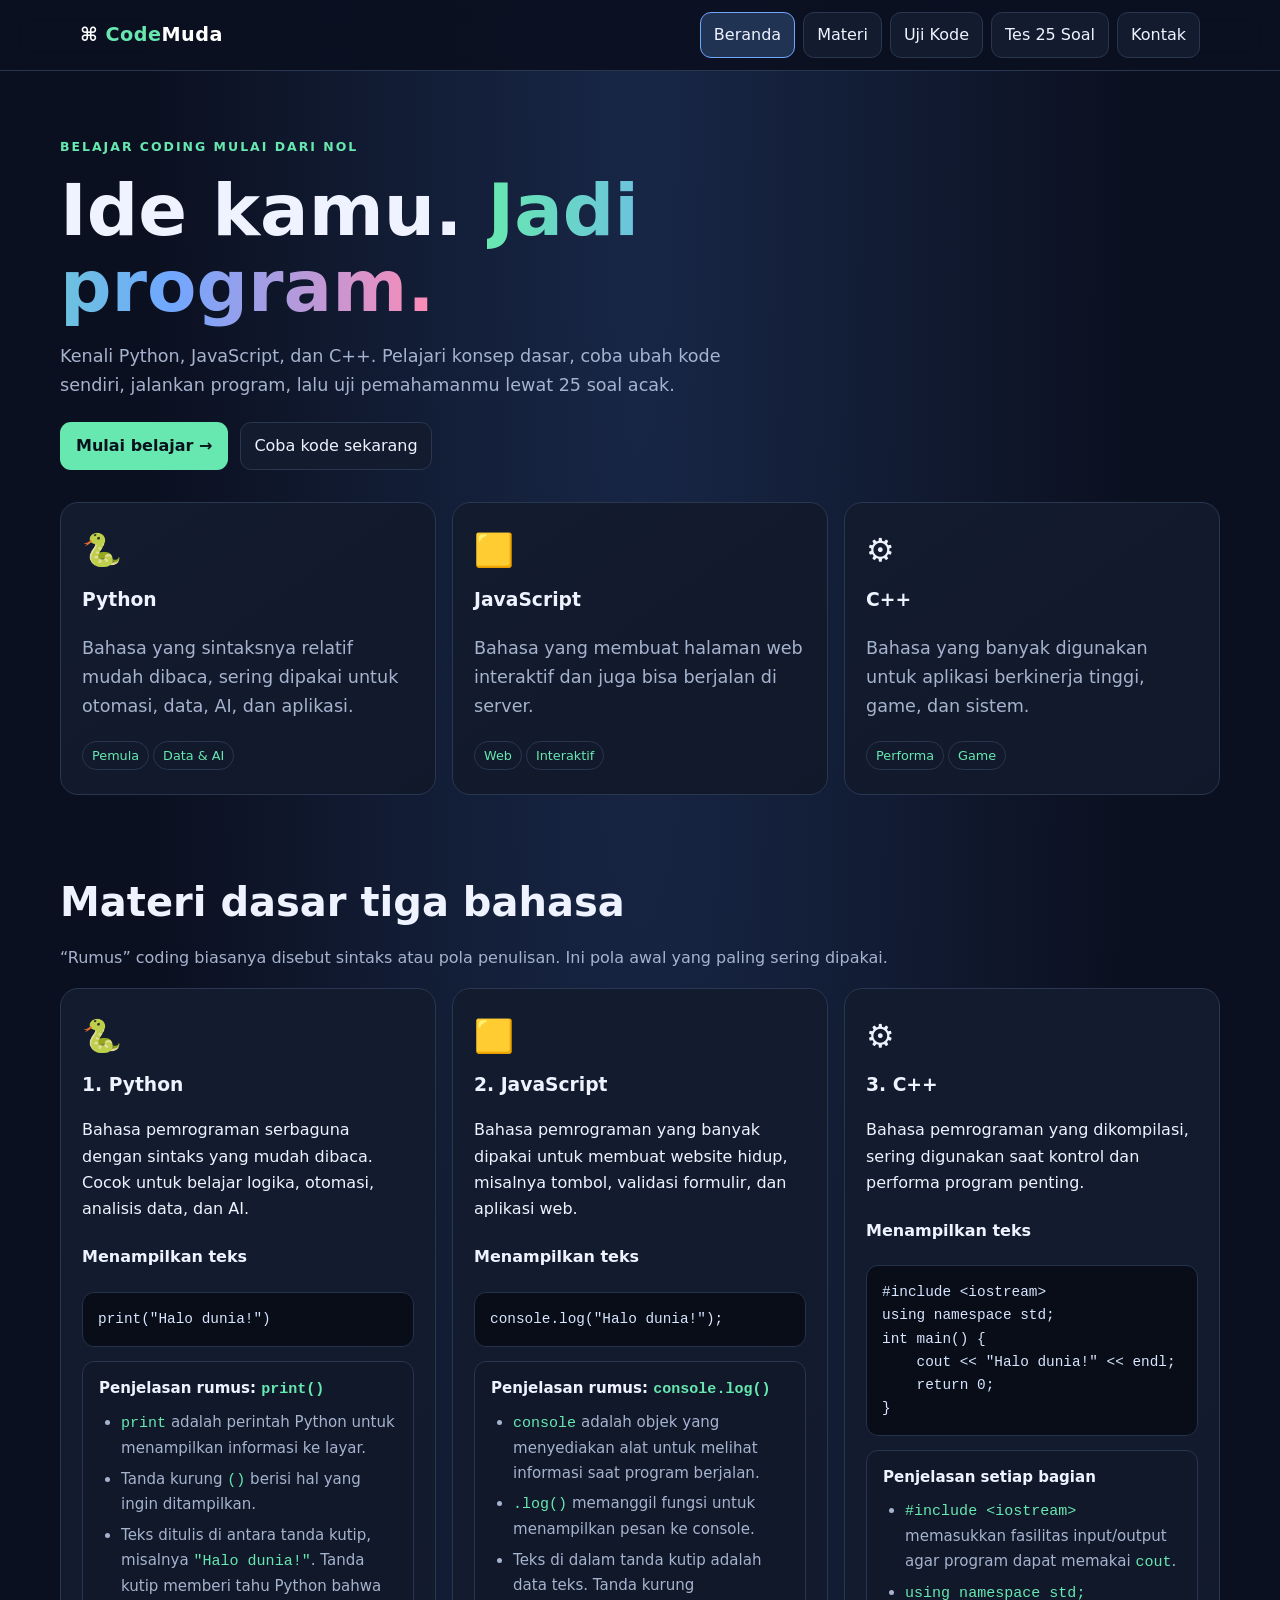
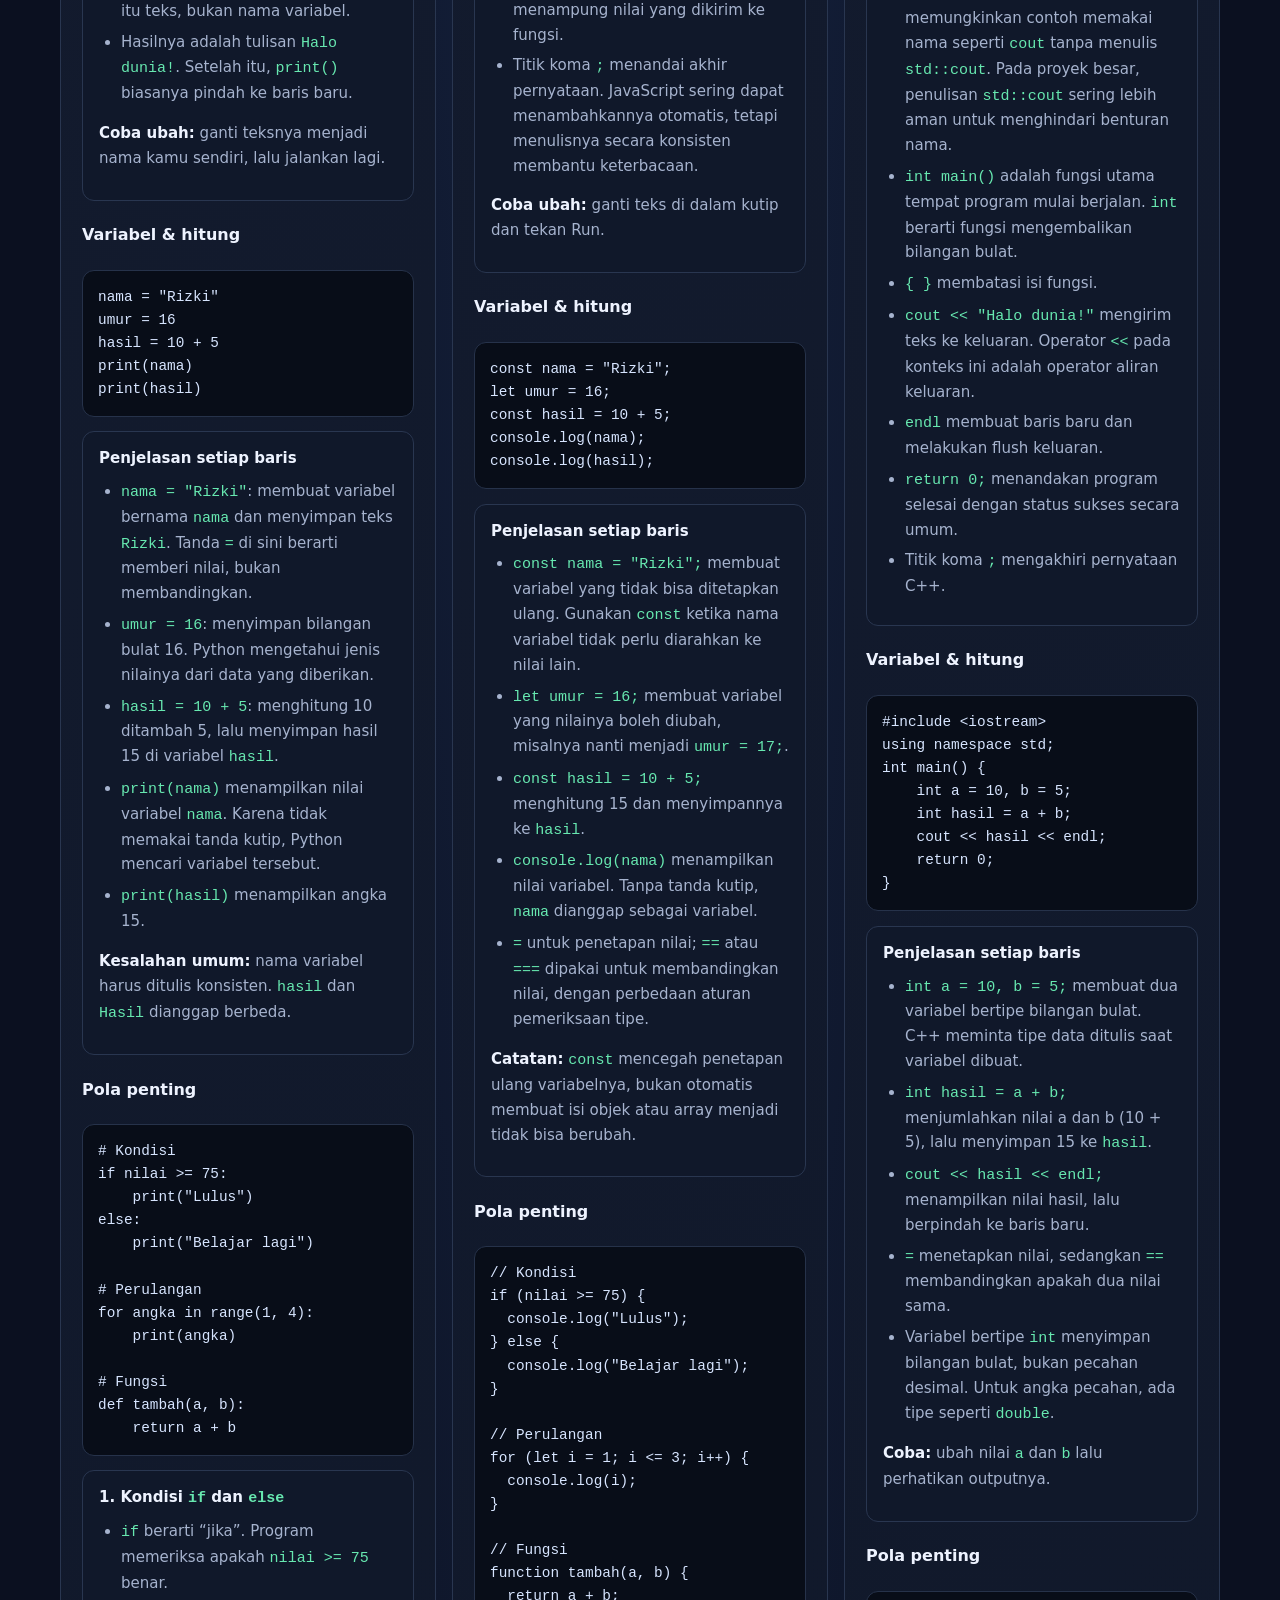
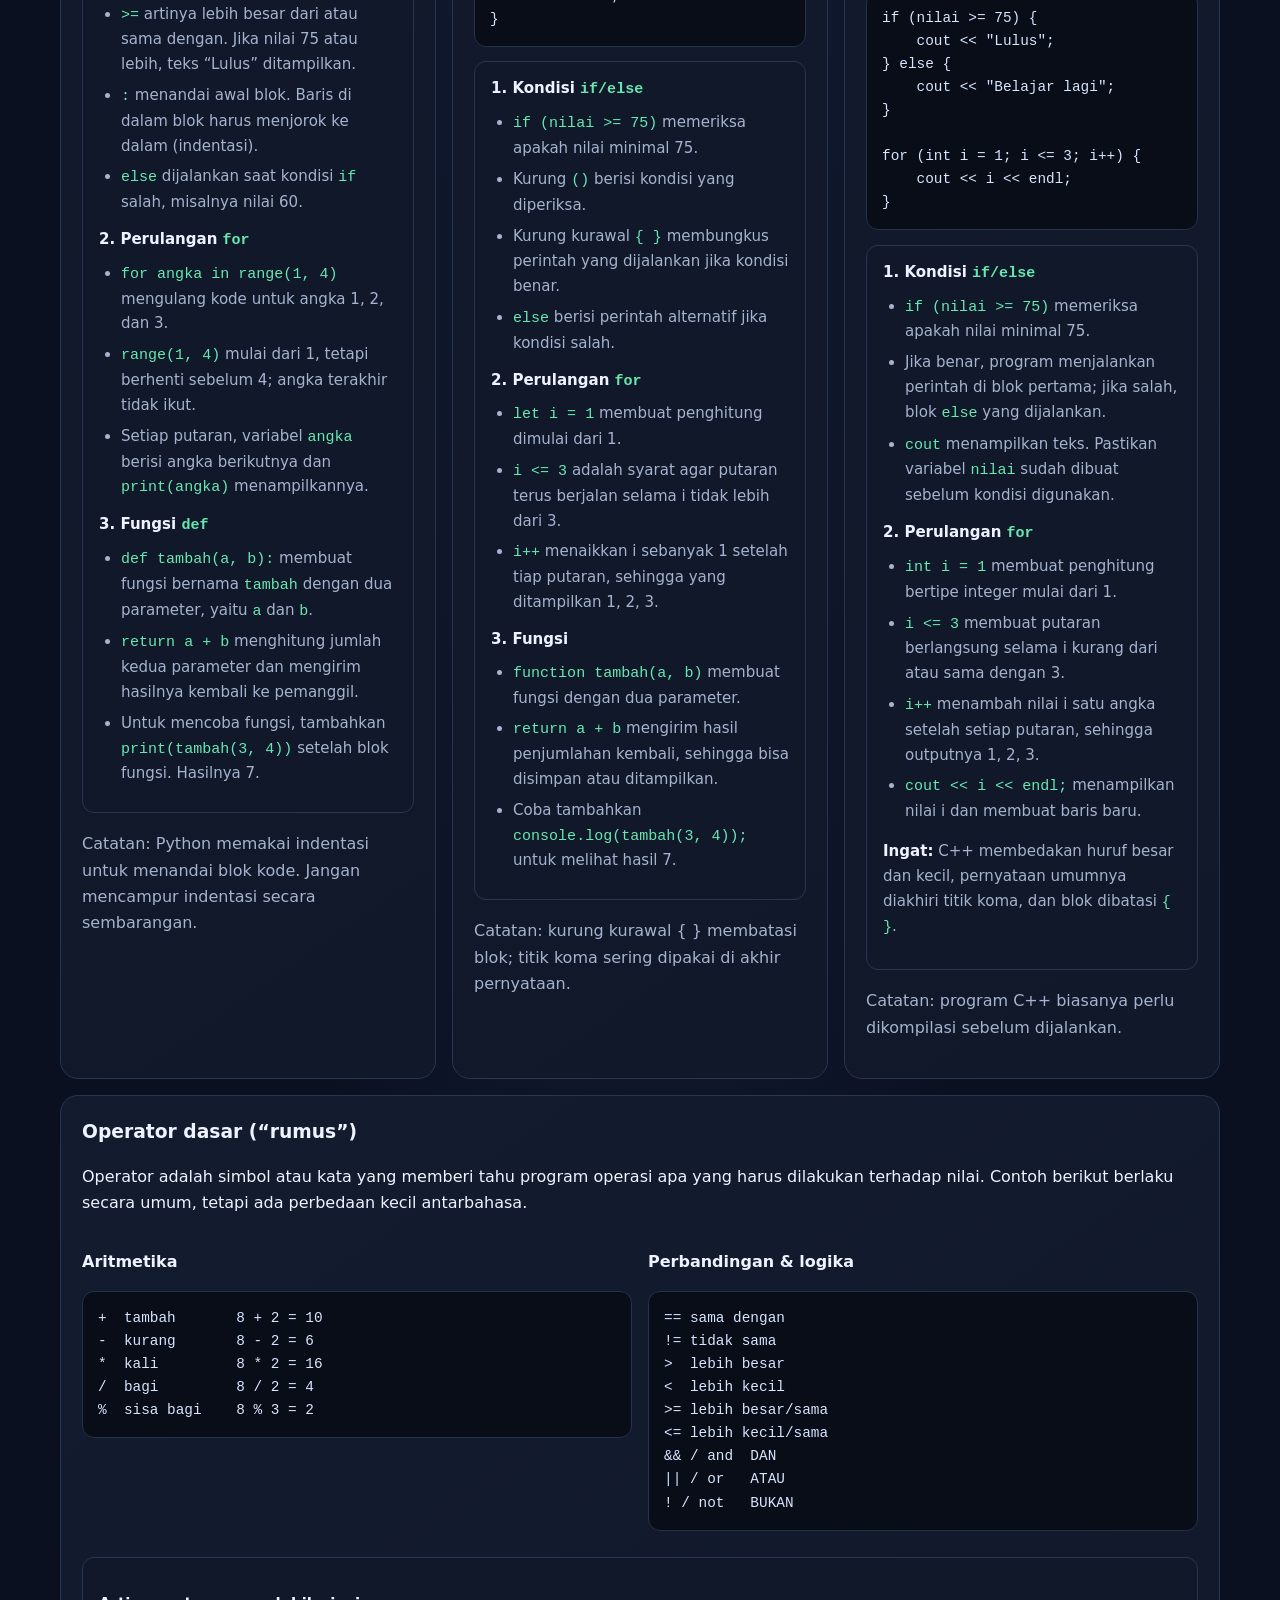
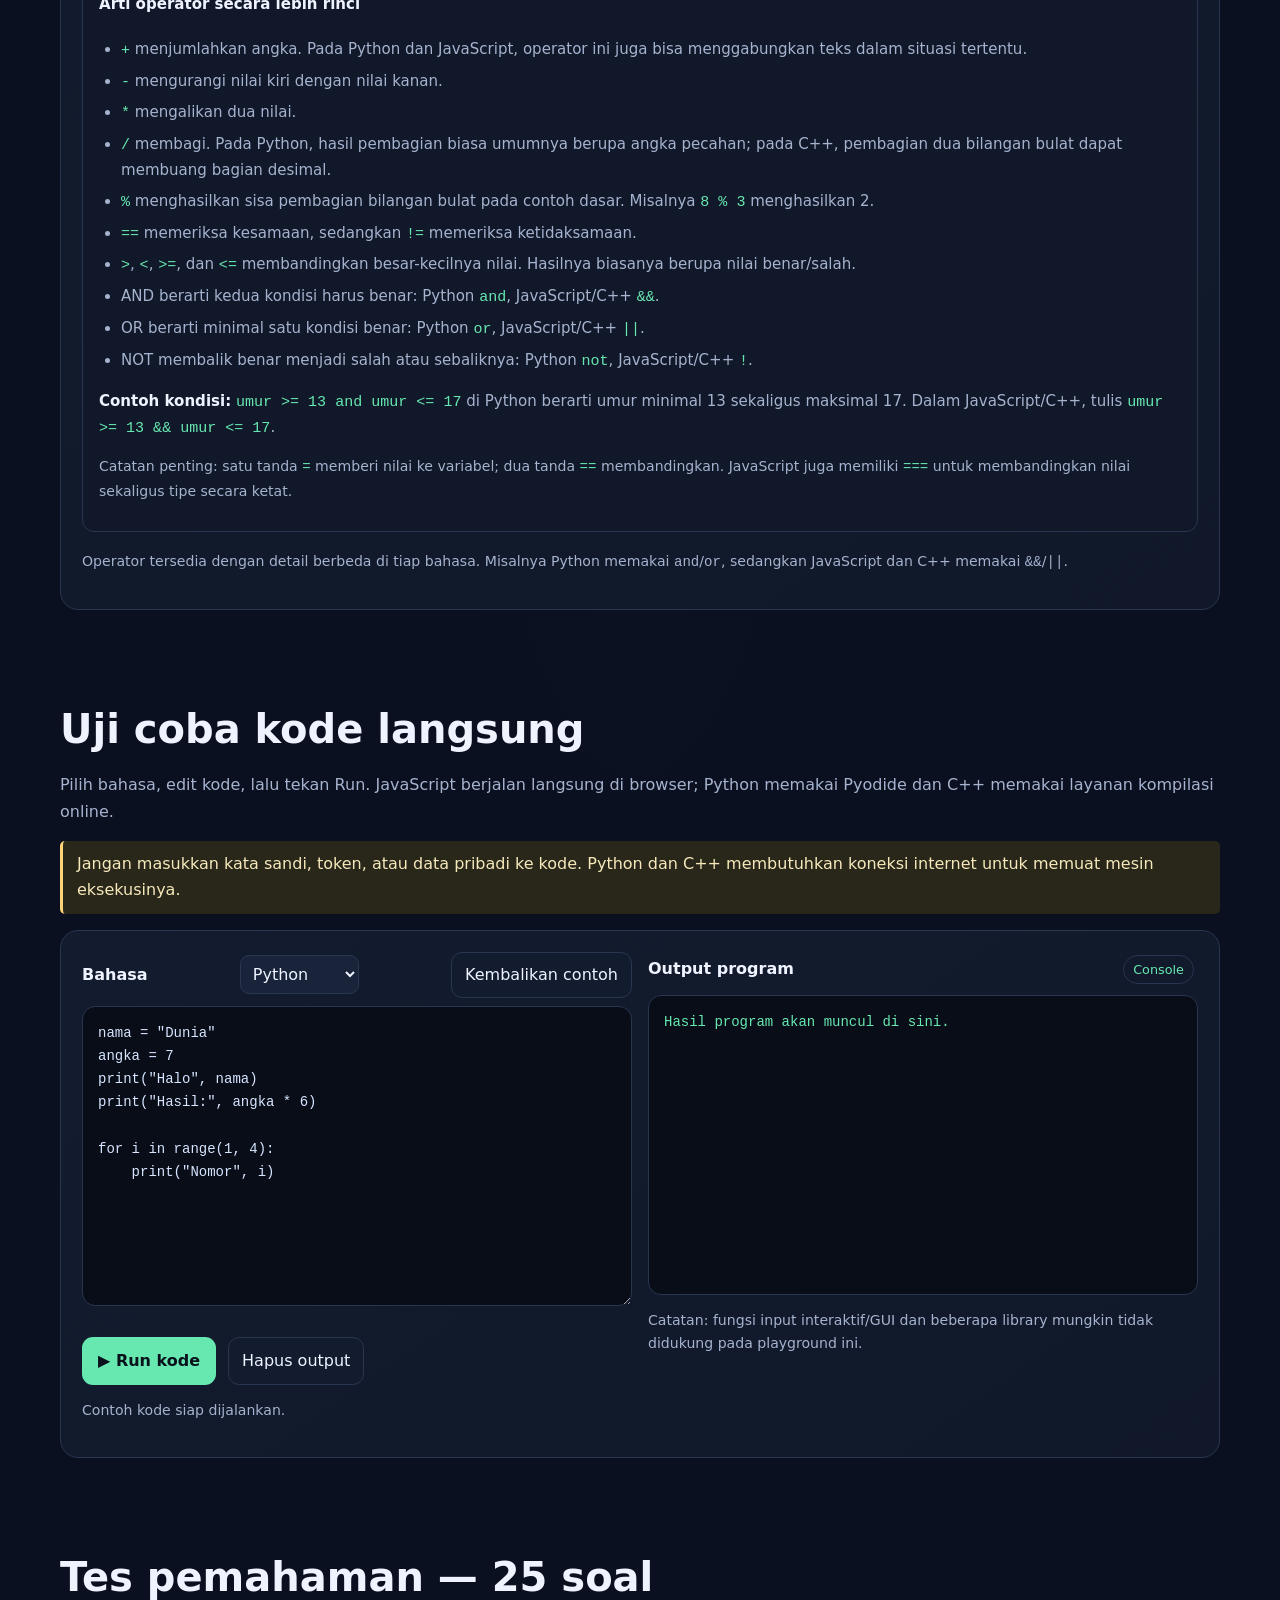
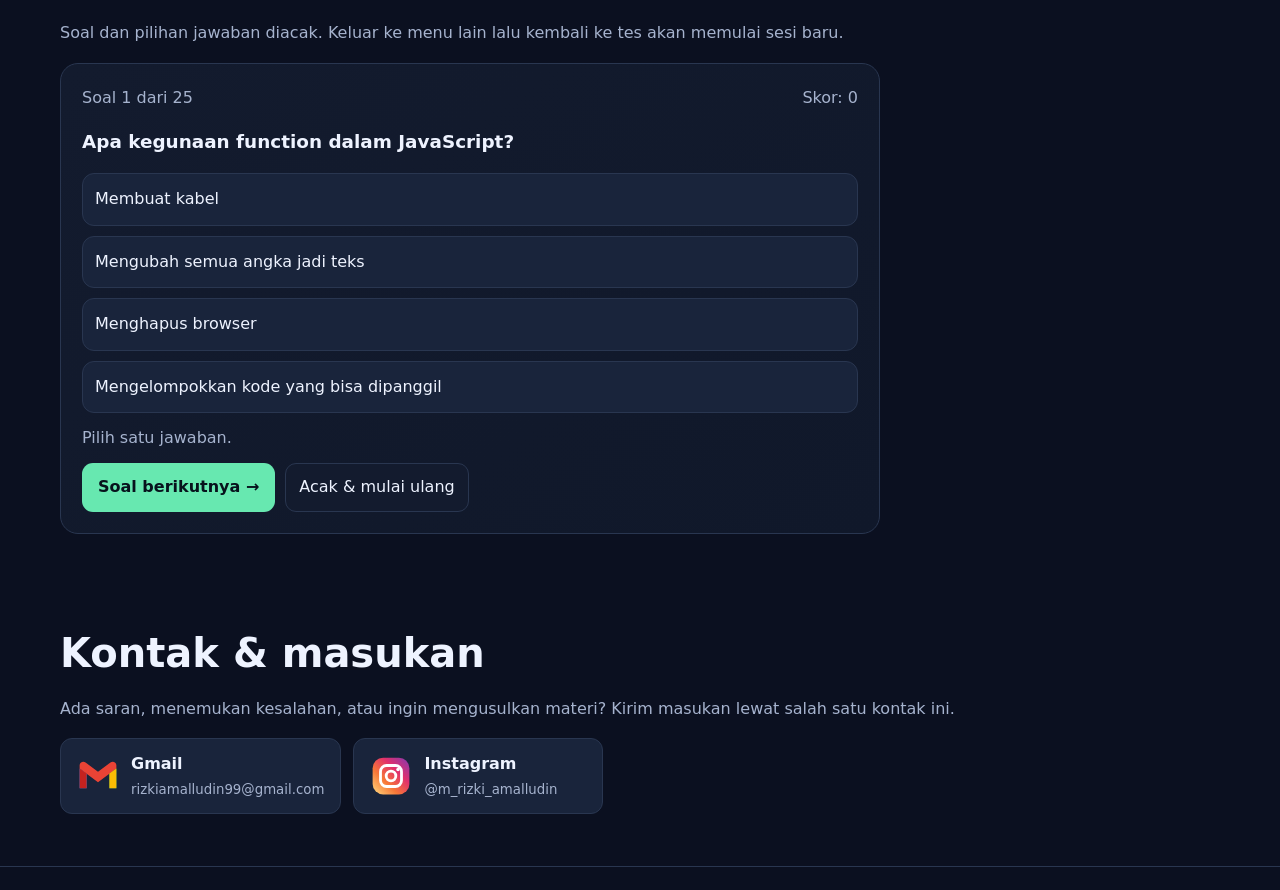
==== commit 3835981e: "Update Instagram contact in coding guide" ====
--- a/belajar-coding/index.html
+++ b/belajar-coding/index.html
@@ -4,17 +4,6 @@
 <meta charset="UTF-8"><meta name="viewport" content="width=device-width,initial-scale=1">
 <meta name="theme-color" content="#101827">
 <title>CodeMuda — Belajar Python, JavaScript & C++</title>
-  <link rel="canonical" href="https://panduan-excel-word.vercel.app/belajar-coding/">
-  <meta property="og:type" content="website">
-  <meta property="og:site_name" content="CodeMuda — Belajar Coding">
-  <meta property="og:locale" content="id_ID">
-  <meta property="og:title" content="CodeMuda — Belajar Python, JavaScript & C++">
-  <meta property="og:description" content="Belajar Python, JavaScript, dan C++ dari nol melalui materi, contoh program, playground, dan kuis interaktif.">
-  <meta property="og:url" content="https://panduan-excel-word.vercel.app/belajar-coding/">
-  <meta name="twitter:card" content="summary">
-  <meta name="twitter:title" content="CodeMuda — Belajar Python, JavaScript & C++">
-  <meta name="twitter:description" content="Belajar Python, JavaScript, dan C++ dari nol melalui materi, contoh program, playground, dan kuis interaktif.">
-  <meta name="description" content="Belajar Python, JavaScript, dan C++ dari nol melalui materi, contoh program, playground, dan kuis interaktif.">
 <link rel="icon" type="image/svg+xml" href="favicon.svg">
 <style>
 :root{--bg:#0b1020;--panel:#131b2e;--panel2:#19243b;--text:#eef3ff;--muted:#a6b3ce;--line:#293650;--blue:#70a7ff;--green:#67e8b0;--pink:#ff8bb5;--yellow:#ffd479}
@@ -101,10 +90,9 @@
 ! / not   BUKAN</pre></div></div><div class="detail"><h4>Arti operator secara lebih rinci</h4><ul><li><code>+</code> menjumlahkan angka. Pada Python dan JavaScript, operator ini juga bisa menggabungkan teks dalam situasi tertentu.</li><li><code>-</code> mengurangi nilai kiri dengan nilai kanan.</li><li><code>*</code> mengalikan dua nilai.</li><li><code>/</code> membagi. Pada Python, hasil pembagian biasa umumnya berupa angka pecahan; pada C++, pembagian dua bilangan bulat dapat membuang bagian desimal.</li><li><code>%</code> menghasilkan sisa pembagian bilangan bulat pada contoh dasar. Misalnya <code>8 % 3</code> menghasilkan 2.</li><li><code>==</code> memeriksa kesamaan, sedangkan <code>!=</code> memeriksa ketidaksamaan.</li><li><code>&gt;</code>, <code>&lt;</code>, <code>&gt;=</code>, dan <code>&lt;=</code> membandingkan besar-kecilnya nilai. Hasilnya biasanya berupa nilai benar/salah.</li><li>AND berarti kedua kondisi harus benar: Python <code>and</code>, JavaScript/C++ <code>&amp;&amp;</code>.</li><li>OR berarti minimal satu kondisi benar: Python <code>or</code>, JavaScript/C++ <code>||</code>.</li><li>NOT membalik benar menjadi salah atau sebaliknya: Python <code>not</code>, JavaScript/C++ <code>!</code>.</li></ul><p><b>Contoh kondisi:</b> <code>umur >= 13 and umur <= 17</code> di Python berarti umur minimal 13 sekaligus maksimal 17. Dalam JavaScript/C++, tulis <code>umur >= 13 &amp;&amp; umur <= 17</code>.</p><p class="small">Catatan penting: satu tanda <code>=</code> memberi nilai ke variabel; dua tanda <code>==</code> membandingkan. JavaScript juga memiliki <code>===</code> untuk membandingkan nilai sekaligus tipe secara ketat.</p></div><p class="small">Operator tersedia dengan detail berbeda di tiap bahasa. Misalnya Python memakai <code>and</code>/<code>or</code>, sedangkan JavaScript dan C++ memakai <code>&amp;&amp;</code>/<code>||</code>.</p></div>
 </section>
 <section id="playground" class="section wrap"><h2>Uji coba kode langsung</h2><p class="sub">Pilih bahasa, edit kode, lalu tekan Run. JavaScript berjalan langsung di browser; Python memakai Pyodide dan C++ memakai layanan kompilasi online.</p><div class="notice">Jangan masukkan kata sandi, token, atau data pribadi ke kode. Python dan C++ membutuhkan koneksi internet untuk memuat mesin eksekusinya.</div>
-<div class="card" style="margin-top:16px"><div class="playground"><div class="editorbox"><div class="editorhead"><label for="language"><b>Bahasa</b></label><select id="language"><option value="python">Python</option><option value="javascript">JavaScript</option><option value="cpp">C++</option></select><button id="resetCode" class="btn">Kembalikan contoh</button></div><textarea id="code" class="editor" spellcheck="false" aria-label="Editor kode"></textarea><div class="hero-actions"><button id="runCode" class="primary">▶ Run kode</button><button id="clearOutput" class="btn">Hapus output</button></div><p id="runStatus" class="small">Siap menjalankan kode.</p>
-<p class="small">Privasi: kode C++ dikirim ke layanan kompilasi pihak ketiga (Piston). Jangan masukkan password, API key, atau data pribadi ke editor.</p></div><div class="editorbox"><div class="editorhead"><b>Output program</b><span class="tag">Console</span></div><div id="output" class="output" role="status" aria-live="polite">Hasil program akan muncul di sini.</div><p class="small">Catatan: fungsi input interaktif/GUI dan beberapa library mungkin tidak didukung pada playground ini.</p></div></div></div></section>
+<div class="card" style="margin-top:16px"><div class="playground"><div class="editorbox"><div class="editorhead"><label for="language"><b>Bahasa</b></label><select id="language"><option value="python">Python</option><option value="javascript">JavaScript</option><option value="cpp">C++</option></select><button id="resetCode" class="btn">Kembalikan contoh</button></div><textarea id="code" class="editor" spellcheck="false" aria-label="Editor kode"></textarea><div class="hero-actions"><button id="runCode" class="primary">▶ Run kode</button><button id="clearOutput" class="btn">Hapus output</button></div><p id="runStatus" class="small">Siap menjalankan kode.</p></div><div class="editorbox"><div class="editorhead"><b>Output program</b><span class="tag">Console</span></div><div id="output" class="output" role="status" aria-live="polite">Hasil program akan muncul di sini.</div><p class="small">Catatan: fungsi input interaktif/GUI dan beberapa library mungkin tidak didukung pada playground ini.</p></div></div></div></section>
 <section id="quiz" class="section wrap"><h2>Tes pemahaman — 25 soal</h2><p class="sub">Soal dan pilihan jawaban diacak. Keluar ke menu lain lalu kembali ke tes akan memulai sesi baru.</p><div class="card quizbox"><div class="quiztop"><span id="quizProgress">Soal 1 dari 25</span><span id="quizScore">Skor: 0</span></div><div id="question" class="question"></div><div id="answers" class="answers"></div><div id="feedback" class="feedback" aria-live="polite"></div><div class="quizactions"><button id="nextQuestion" class="primary" disabled>Soal berikutnya →</button><button id="restartQuiz" class="btn">Acak & mulai ulang</button></div></div></section>
-<section id="kontak" class="section wrap"><h2>Kontak & masukan</h2><p class="sub">Ada saran, menemukan kesalahan, atau ingin mengusulkan materi? Kirim masukan lewat salah satu kontak ini.</p><div class="contact"><a class="contact-link" href="mailto:rizkiamalludin99@gmail.com?subject=Masukan%20CodeMuda"><svg class="contact-icon gmail" viewBox="0 0 48 36" role="img" aria-label="Logo Gmail"><path fill="#4285F4" d="M3 9.5V32h8V15z"/><path fill="#34A853" d="M37 15v17h8V9.5z"/><path fill="#EA4335" d="M3 9.5V5.8C3 2.4 7 .6 9.8 2.5L24 13l14.2-10.5C41 .6 45 2.4 45 5.8v3.7L24 25z"/><path fill="#C5221F" d="M3 9.5 11 15v17H3z"/><path fill="#FBBC04" d="M37 15 45 9.5V32h-8z"/></svg><span><b>Gmail</b><small>rizkiamalludin99@gmail.com</small></span></a><a class="contact-link" href="https://www.instagram.com/rizki_amalludin.exe/" target="_blank" rel="noopener noreferrer"><svg class="contact-icon instagram" viewBox="0 0 48 48" role="img" aria-label="Logo Instagram"><defs><linearGradient id="igGradient" x1="0" y1="1" x2="1" y2="0"><stop offset="0" stop-color="#FFDC80"/><stop offset=".35" stop-color="#F77737"/><stop offset=".65" stop-color="#E1306C"/><stop offset="1" stop-color="#833AB4"/></linearGradient></defs><rect x="3" y="3" width="42" height="42" rx="12" fill="url(#igGradient)"/><rect x="12" y="12" width="24" height="24" rx="7" fill="none" stroke="#fff" stroke-width="3.2"/><circle cx="24" cy="24" r="5.5" fill="none" stroke="#fff" stroke-width="3.2"/><circle cx="32" cy="16.5" r="2" fill="#fff"/></svg><span><b>Instagram</b><small>@rizki_amalludin.exe</small></span></a></div></section>
+<section id="kontak" class="section wrap"><h2>Kontak & masukan</h2><p class="sub">Ada saran, menemukan kesalahan, atau ingin mengusulkan materi? Kirim masukan lewat salah satu kontak ini.</p><div class="contact"><a class="contact-link" href="mailto:rizkiamalludin99@gmail.com?subject=Masukan%20CodeMuda"><svg class="contact-icon gmail" viewBox="0 0 48 36" role="img" aria-label="Logo Gmail"><path fill="#4285F4" d="M3 9.5V32h8V15z"/><path fill="#34A853" d="M37 15v17h8V9.5z"/><path fill="#EA4335" d="M3 9.5V5.8C3 2.4 7 .6 9.8 2.5L24 13l14.2-10.5C41 .6 45 2.4 45 5.8v3.7L24 25z"/><path fill="#C5221F" d="M3 9.5 11 15v17H3z"/><path fill="#FBBC04" d="M37 15 45 9.5V32h-8z"/></svg><span><b>Gmail</b><small>rizkiamalludin99@gmail.com</small></span></a><a class="contact-link" href="https://www.instagram.com/m_rizki_amalludin/" target="_blank" rel="noopener noreferrer"><svg class="contact-icon instagram" viewBox="0 0 48 48" role="img" aria-label="Logo Instagram"><defs><linearGradient id="igGradient" x1="0" y1="1" x2="1" y2="0"><stop offset="0" stop-color="#FFDC80"/><stop offset=".35" stop-color="#F77737"/><stop offset=".65" stop-color="#E1306C"/><stop offset="1" stop-color="#833AB4"/></linearGradient></defs><rect x="3" y="3" width="42" height="42" rx="12" fill="url(#igGradient)"/><rect x="12" y="12" width="24" height="24" rx="7" fill="none" stroke="#fff" stroke-width="3.2"/><circle cx="24" cy="24" r="5.5" fill="none" stroke="#fff" stroke-width="3.2"/><circle cx="32" cy="16.5" r="2" fill="#fff"/></svg><span><b>Instagram</b><small>@m_rizki_amalludin</small></span></a></div></section>
 </main><footer class="footer"><div class="wrap">© <span id="year"></span> CodeMuda · Belajar sedikit demi sedikit, praktik setiap hari.</div></footer>
 <script>
 const $=id=>document.getElementById(id);
@@ -115,150 +103,23 @@
 };
 function setExample(){ $('code').value=examples[$('language').value]; $('output').textContent='Hasil program akan muncul di sini.'; $('runStatus').textContent='Contoh kode siap dijalankan.';}
 $('language').addEventListener('change',setExample);$('resetCode').addEventListener('click',setExample);$('clearOutput').addEventListener('click',()=>{$('output').textContent='';$('runStatus').textContent='Output dibersihkan.'});
-
-let pyWorkerInstance = null;
-let pyWorkerObjectUrl = null;
-const pyWorkerSource = [
-  "let pyodideRuntime = null;",
-  "let sendResult = self.postMessage.bind(self);",
-  "self.onmessage = async function(event) {",
-  "  try {",
-  "    if (!pyodideRuntime) {",
-  "      importScripts('https://cdn.jsdelivr.net/pyodide/v0.27.7/full/pyodide.js');",
-  "      pyodideRuntime = await loadPyodide({ indexURL: 'https://cdn.jsdelivr.net/pyodide/v0.27.7/full/' });",
-  "    }",
-  "    sendResult({ ready: true });",
-  "    const denyNetwork = function() { throw new Error('Akses jaringan dinonaktifkan pada playground.'); };",
-  "    self.fetch = denyNetwork; self.importScripts = denyNetwork;",
-  "    self.XMLHttpRequest = undefined; self.WebSocket = undefined; self.EventSource = undefined;",
-  "    self.Worker = undefined; self.SharedWorker = undefined; self.BroadcastChannel = undefined; self.WebTransport = undefined; self.RTCPeerConnection = undefined; self.indexedDB = undefined; self.caches = undefined;",
-  "    Object.defineProperty(self, 'postMessage', { value: denyNetwork, writable: false, configurable: false });",
-  "    const logs = []; let outputSize = 0;",
-  "    const append = function(value) { if (outputSize >= 20000) return; const chunk = String(value).slice(0, 20000 - outputSize); logs.push(chunk); outputSize += chunk.length; };",
-  "    pyodideRuntime.setStdout({ batched: function(value) { append(value); } });",
-  "    pyodideRuntime.setStderr({ batched: function(value) { append('Error: ' + value); } });",
-  "    try {",
-  "      await pyodideRuntime.runPythonAsync(event.data.code);",
-  "      sendResult({ ok: true, output: logs.join('\\n') || '(Program selesai tanpa output.)' });",
-  "    } finally {",
-  "      pyodideRuntime.setStdout({ batched: function() {} });",
-  "      pyodideRuntime.setStderr({ batched: function() {} });",
-  "    }",
-  "  } catch (error) {",
-  "    sendResult({ ok: false, error: error && error.message ? error.message : String(error) });",
-  "  }",
-  "};"
-].join('\n');
-
-function resetPyWorker(worker) {
-  if (worker) worker.terminate();
-  if (pyWorkerInstance === worker) {
-    pyWorkerInstance = null;
-    if (pyWorkerObjectUrl) URL.revokeObjectURL(pyWorkerObjectUrl);
-    pyWorkerObjectUrl = null;
-  }
-}
-async function executePython(code) {
-  if (!pyWorkerInstance) {
-    pyWorkerObjectUrl = URL.createObjectURL(new Blob([pyWorkerSource], { type: 'text/javascript' }));
-    pyWorkerInstance = new Worker(pyWorkerObjectUrl);
-  }
-  const worker = pyWorkerInstance;
-  return await new Promise((resolve, reject) => {
-    let executionTimer = null;
-    const startupTimer = setTimeout(() => {
-      resetPyWorker(worker);
-      reject(new Error('Mesin Python terlalu lama dimuat. Periksa koneksi lalu coba lagi.'));
-    }, 60000);
-    const cleanup = () => {
-      clearTimeout(startupTimer);
-      if (executionTimer) clearTimeout(executionTimer);
-      worker.onmessage = null;
-      worker.onerror = null;
-    };
-    worker.onmessage = (event) => {
-      const result = event.data || {};
-      if (result.ready) {
-        clearTimeout(startupTimer);
-        executionTimer = setTimeout(() => {
-          cleanup();
-          resetPyWorker(worker);
-          reject(new Error('Waktu eksekusi habis (batas 5 detik).'));
-        }, 5000);
-        return;
-      }
-      cleanup();
-      if (result.ok) resolve(result.output);
-      else reject(new Error(result.error || 'Program Python gagal dijalankan.'));
-    };
-    worker.onerror = (event) => {
-      cleanup();
-      resetPyWorker(worker);
-      reject(new Error(event.message || 'Worker Python gagal dijalankan.'));
-    };
-    worker.postMessage({ code });
-  });
-}
-
 $('runCode').addEventListener('click',async()=>{
  const lang=$('language').value, code=$('code').value, btn=$('runCode');
  $('output').textContent='Menjalankan kode...';$('runStatus').textContent='Sedang berjalan…';btn.disabled=true;
  try{
-  if(code.length>20000)throw new Error('Kode maksimal 20.000 karakter untuk semua bahasa.');
   if(lang==='javascript'){
-   if(/\bimport\s*\(/.test(code))throw new Error('Dynamic import tidak diizinkan pada playground.');
-   if(code.length>20000)throw new Error('Kode maksimal 20.000 karakter.');
-   const workerSource = [
-    "const denyNetwork = function() { throw new Error('Akses jaringan dinonaktifkan pada playground.'); };",
-    "self.fetch = denyNetwork; self.importScripts = denyNetwork;",
-    "self.XMLHttpRequest = undefined; self.WebSocket = undefined; self.EventSource = undefined;",
-    "self.Worker = undefined; self.SharedWorker = undefined; self.BroadcastChannel = undefined; self.WebTransport = undefined; self.RTCPeerConnection = undefined; self.indexedDB = undefined; self.caches = undefined;",
-    "self.onmessage = function(event) {",
-    " const sendResult = self.postMessage.bind(self);",
-    " const logs = []; let outputSize = 0;",
-    " const append = function(line) { if (outputSize >= 20000) return; const chunk = String(line).slice(0, 20000 - outputSize); logs.push(chunk); outputSize += chunk.length; };",
-    " const format = function(value) { if (typeof value === 'string') return value.slice(0, 2000); try { return JSON.stringify(value).slice(0, 2000); } catch (_) { return String(value).slice(0, 2000); } };",
-    " const safeConsole = { log: function() { append(Array.from(arguments).map(format).join(' ')); }, warn: function() { append('⚠ ' + Array.from(arguments).map(format).join(' ')); }, error: function() { append('Error: ' + Array.from(arguments).map(format).join(' ')); }, clear: function() { logs.splice(0); outputSize = 0; } };",
-    " const denyNetwork = function() { throw new Error('Akses jaringan dinonaktifkan pada playground.'); };",
-    " Object.defineProperty(self, 'postMessage', { value: denyNetwork, writable: false, configurable: false });",
-    " try { const execute = new Function('console', '\\\"use strict\\\";\\\\n' + event.data.code); execute(safeConsole); sendResult({ ok: true, output: logs.join('\\\\n') || '(Program selesai tanpa output.)' }); }",
-    " catch (error) { sendResult({ ok: false, error: error && error.message ? error.message : String(error) }); }",
-    "};"
-   ].join('\\n');
-const workerUrl=URL.createObjectURL(new Blob([workerSource],{type:'text/javascript'}));
-   const worker=new Worker(workerUrl);
-   try {
-    const result=await new Promise((resolve,reject)=>{
-     const timeout=setTimeout(()=>{worker.terminate();reject(new Error('Waktu eksekusi habis (batas 2 detik).'));},2000);
-     worker.onmessage=event=>{clearTimeout(timeout);resolve(event.data);};
-     worker.onerror=event=>{clearTimeout(timeout);reject(new Error(event.message||'Worker gagal menjalankan kode.'));};
-     worker.postMessage({code});
-    });
-    if(!result.ok)throw new Error(result.error||'Program JavaScript gagal dijalankan.');
-    $('output').textContent=result.output;
-    $('runStatus').textContent='JavaScript selesai dijalankan di lingkungan terpisah.';
-   } finally { worker.terminate(); URL.revokeObjectURL(workerUrl); }
+   const logs=[];const format=v=>typeof v==='string'?v:JSON.stringify(v);
+   const fakeConsole={log:(...a)=>logs.push(a.map(format).join(' ')),warn:(...a)=>logs.push('⚠ '+a.map(format).join(' ')),error:(...a)=>logs.push('Error: '+a.map(format).join(' ')),clear:()=>logs.splice(0)};
+   const run=new Function('console','"use strict";\n'+code+'\n//# sourceURL=codemuda-user.js');
+   run(fakeConsole);$('output').textContent=logs.join('\n')||'(Program selesai tanpa output.)';$('runStatus').textContent='JavaScript selesai dijalankan.';
   }else if(lang==='python'){
-   if(code.length>20000)throw new Error('Kode maksimal 20.000 karakter.');
-   $('runStatus').textContent='Menyiapkan mesin Python terisolasi…';
-   const pythonOutput=await executePython(code);
-   $('output').textContent=pythonOutput;
-   $('runStatus').textContent='Python selesai dijalankan di lingkungan terpisah.';
+   if(!window.pyodideInstance){$('runStatus').textContent='Memuat mesin Python (pertama kali bisa sedikit lama)…';const s=document.createElement('script');s.src='https://cdn.jsdelivr.net/pyodide/v0.27.7/full/pyodide.js';document.head.appendChild(s);await new Promise((res,rej)=>{s.onload=res;s.onerror=()=>rej(Error('Mesin Python gagal dimuat. Periksa koneksi internet.'));});window.pyodideInstance=await loadPyodide();}
+   const py=window.pyodideInstance;let logs=[];py.setStdout({batched:(x)=>logs.push(x)});py.setStderr({batched:(x)=>logs.push('Error: '+x)});
+   try{await py.runPythonAsync(code);$('output').textContent=logs.join('\n')||'(Program selesai tanpa output.)';$('runStatus').textContent='Python selesai dijalankan.';}finally{py.setStdout({batched:()=>{}});py.setStderr({batched:()=>{}});}
   }else{
-   $('runStatus').textContent='Mengirim kode C++ ke layanan kompilasi pihak ketiga…';
-   const controller=new AbortController();
-   const compileTimer=setTimeout(()=>controller.abort(),15000);
-   try {
-    const response=await fetch('https://emkc.org/api/v2/piston/execute',{method:'POST',headers:{'Content-Type':'application/json'},body:JSON.stringify({language:'c++',version:'*',files:[{name:'main.cpp',content:code}]}),signal:controller.signal});
-    if(!response.ok)throw Error('Layanan C++ tidak merespons (HTTP '+response.status+').');
-    const data=await response.json();const r=data.run||{};
-    const raw=(r.stdout||'')+(r.stderr?'\n'+r.stderr:'')+(data.compile&&data.compile.stderr?'\n'+data.compile.stderr:'');
-    $('output').textContent=raw.slice(0,20000).trim()||'(Program selesai tanpa output.)';
-    $('runStatus').textContent=(raw.length>20000?'Output dipotong pada 20.000 karakter. ':'')+(r.code===0?'C++ selesai dijalankan.':'Program berakhir dengan kode '+r.code+'.');
-   } catch(error) {
-    if(error&&error.name==='AbortError')throw new Error('Waktu kompilasi C++ habis (batas 15 detik).');
-    throw error;
-   } finally { clearTimeout(compileTimer); }
+   $('runStatus').textContent='Mengirim kode C++ ke layanan kompilasi…';
+   const response=await fetch('https://emkc.org/api/v2/piston/execute',{method:'POST',headers:{'Content-Type':'application/json'},body:JSON.stringify({language:'c++',version:'*',files:[{name:'main.cpp',content:code}]})});
+   if(!response.ok)throw Error('Layanan C++ tidak merespons (HTTP '+response.status+').');const data=await response.json();const r=data.run||{};let out=(r.stdout||'')+(r.stderr?'\n'+r.stderr:'');if(data.compile&&data.compile.stderr)out+='\n'+data.compile.stderr;$('output').textContent=out.trim()||'(Program selesai tanpa output.)';$('runStatus').textContent=(r.code===0?'C++ selesai dijalankan.':'Program berakhir dengan kode '+r.code+'.');
   }
  }catch(e){$('output').textContent='Terjadi kesalahan:\n'+(e&&e.message?e.message:String(e));$('runStatus').textContent='Program gagal dijalankan.';}finally{btn.disabled=false;}
 });
